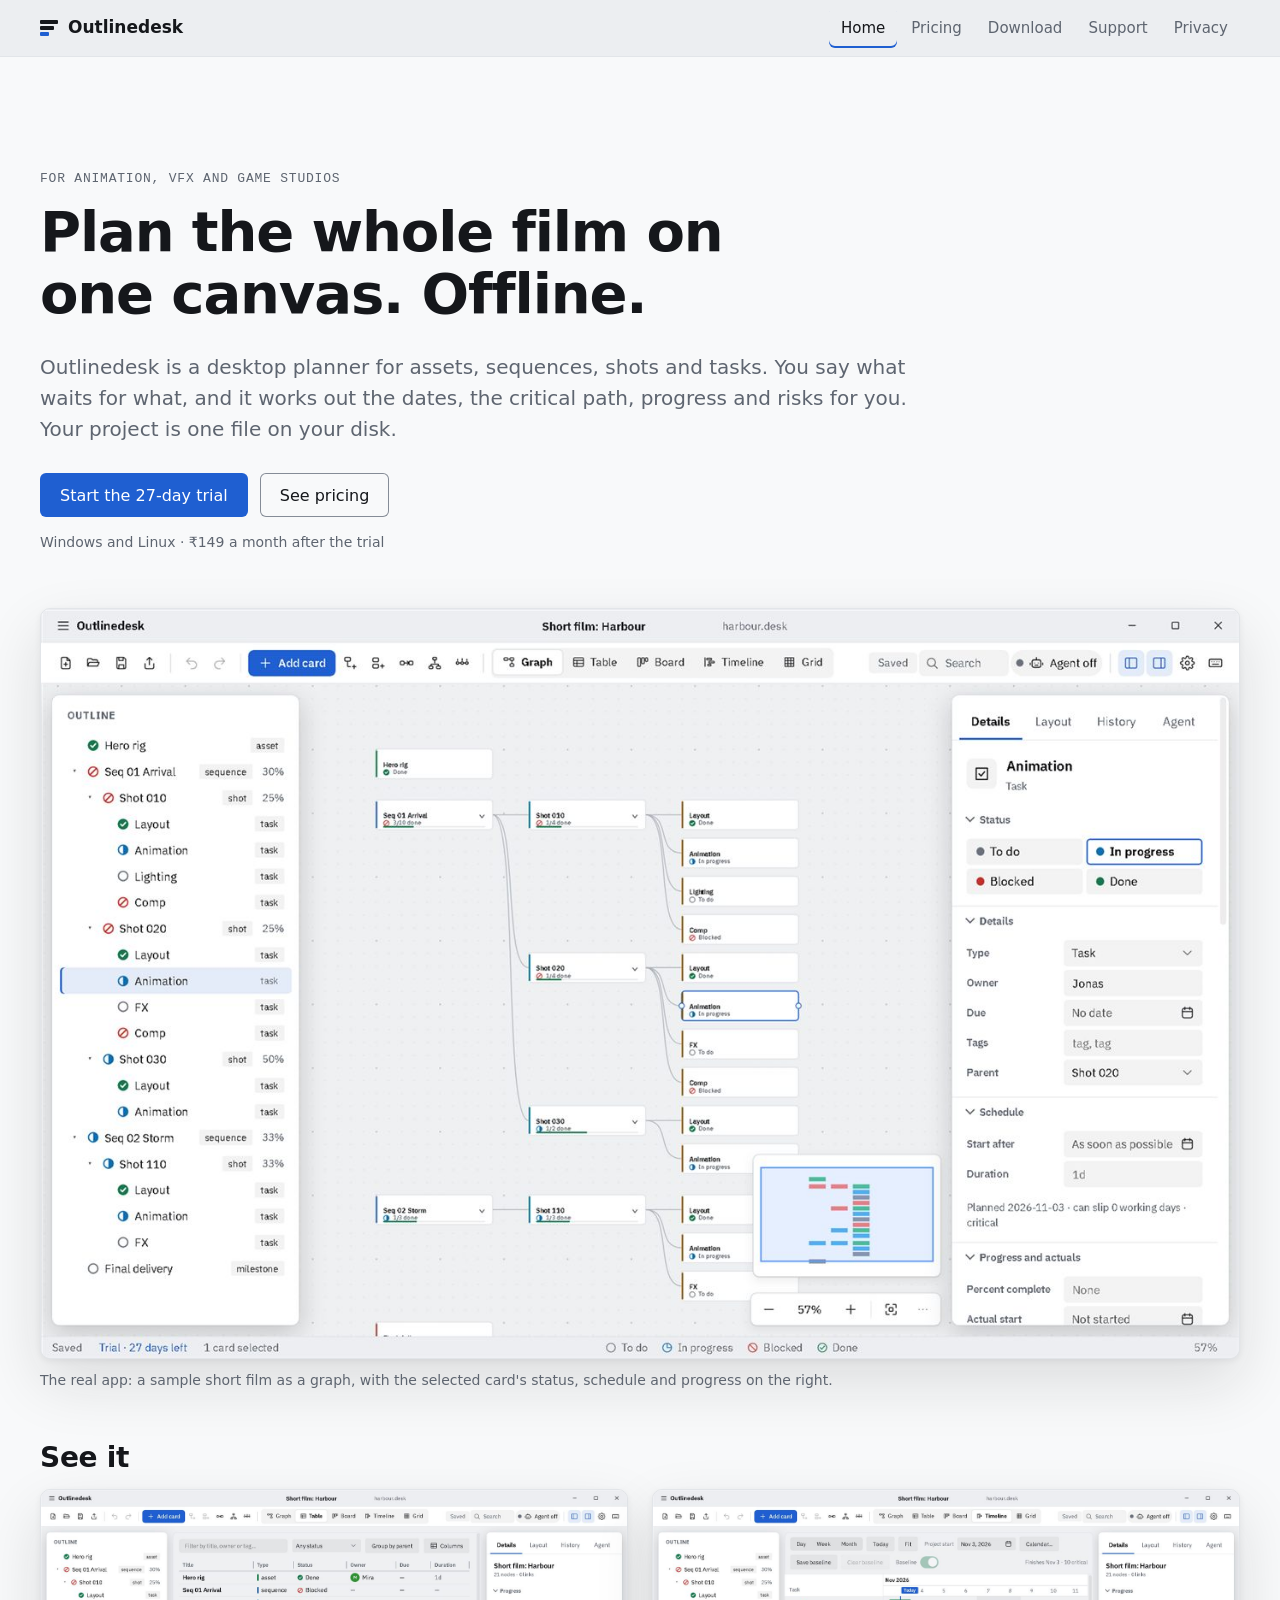
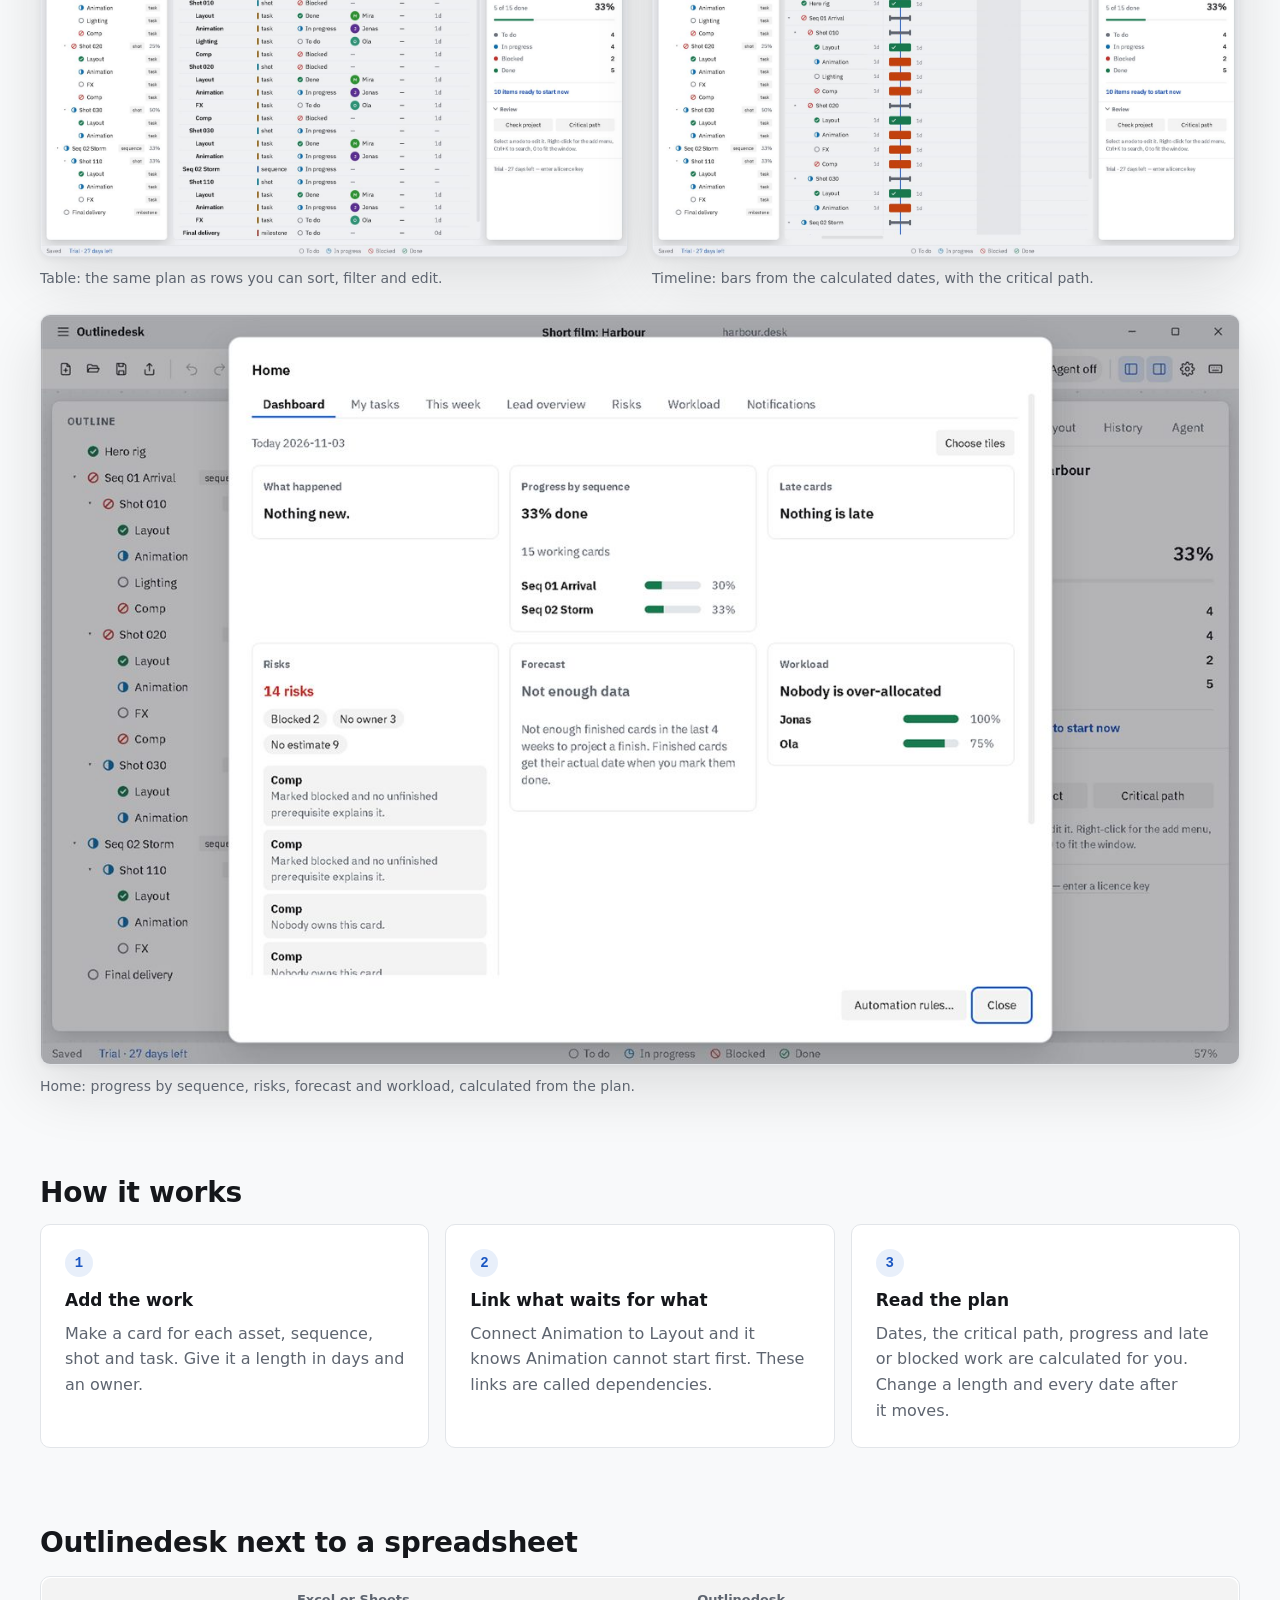
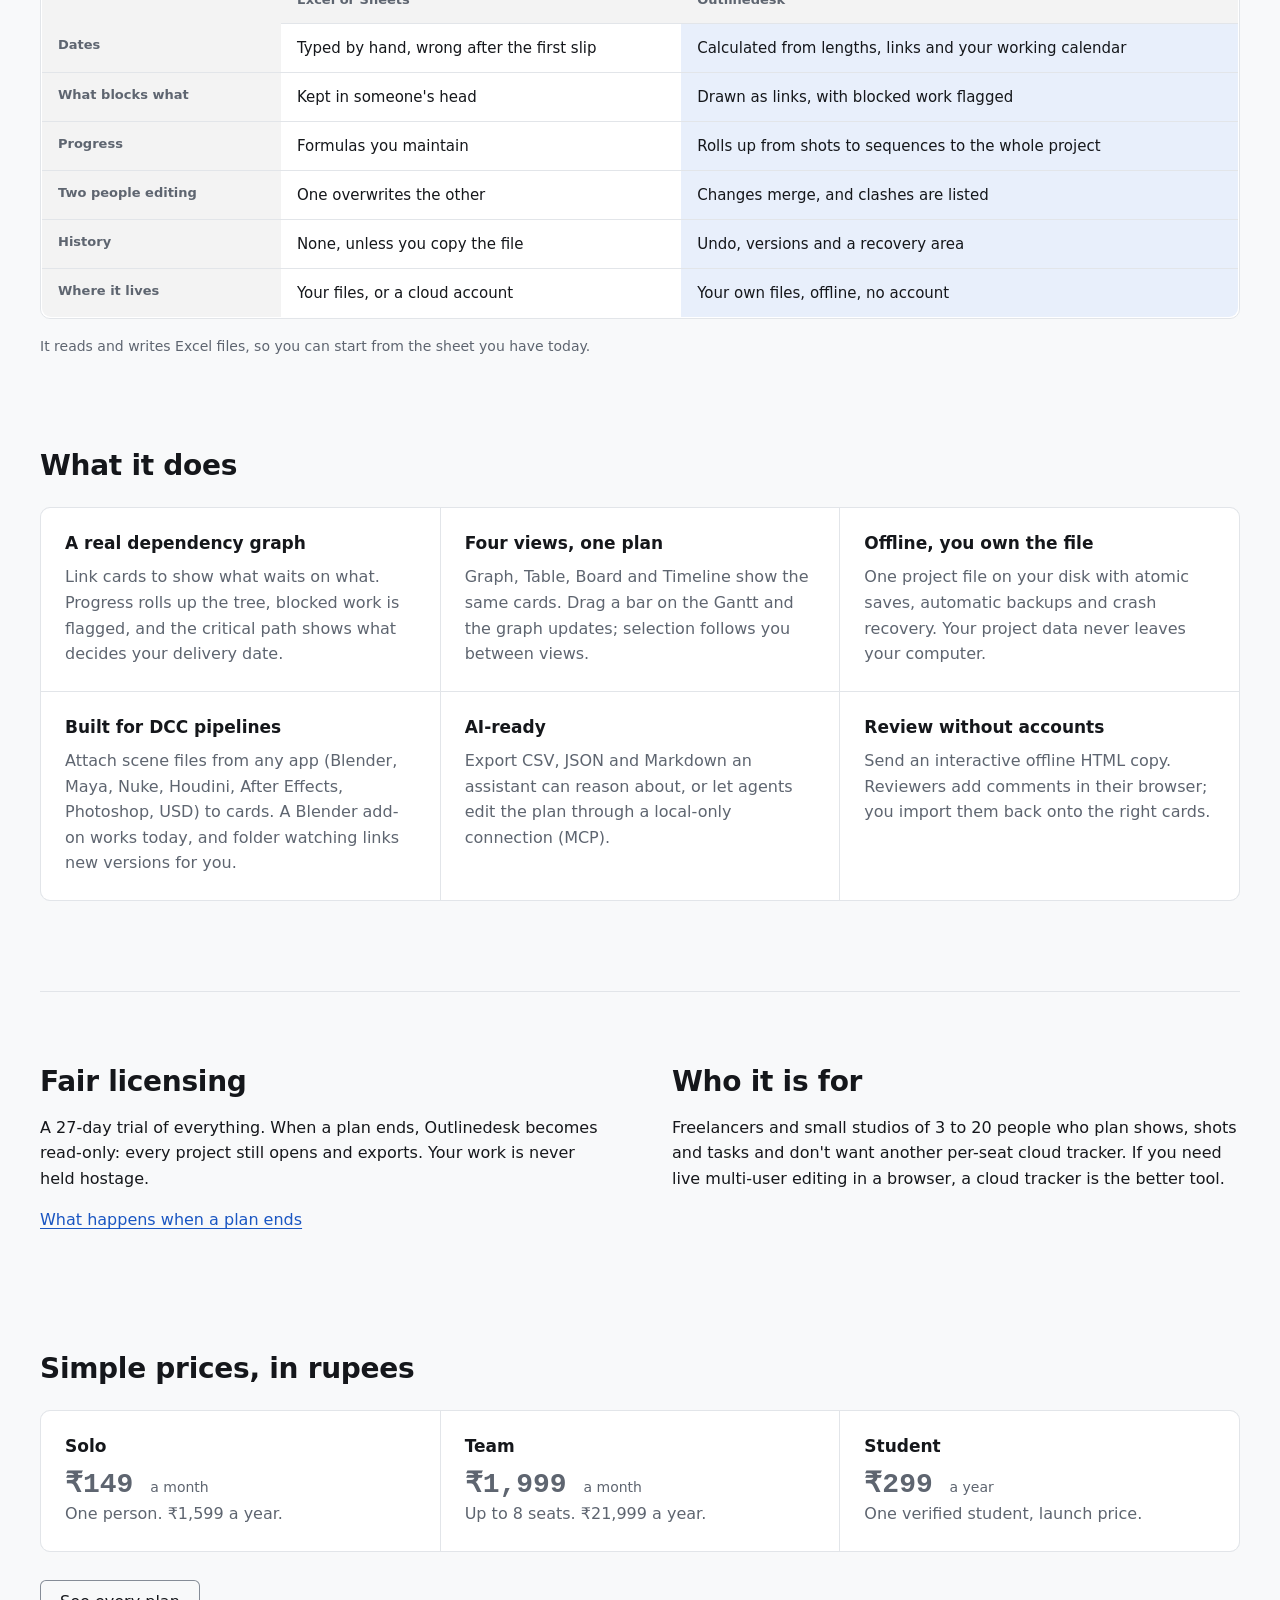
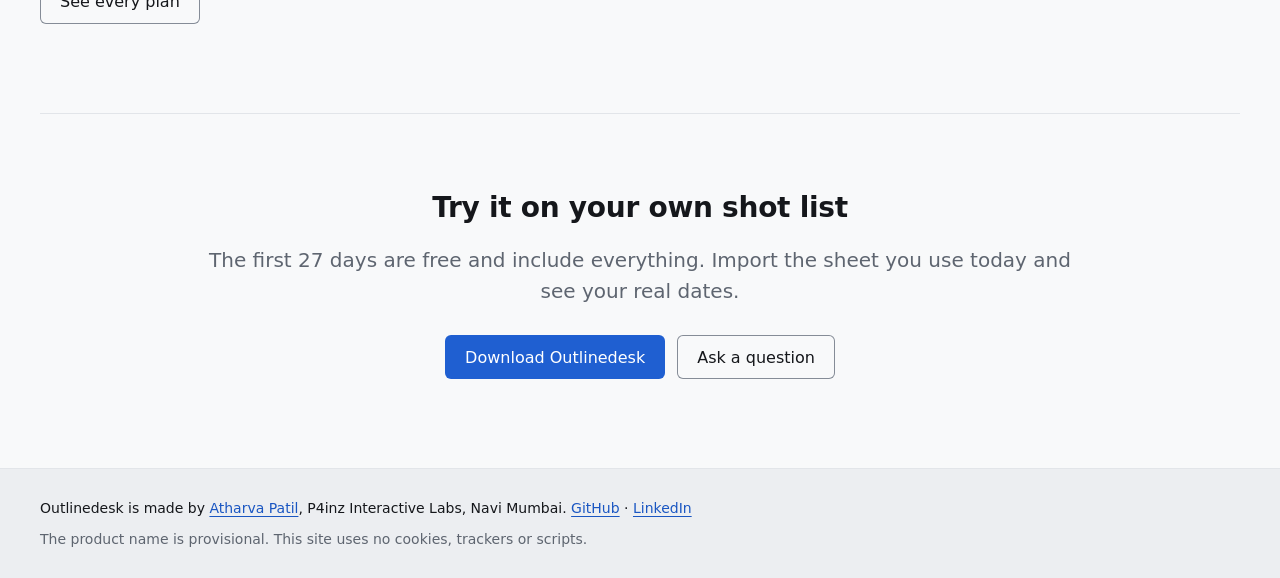
==== docs/index.html @ 377a63fe "Website: load the hero screenshot eagerly Co-Authored-By: Claude Sonnet 5.5 <noreply@anthropic.com>" ====
<!doctype html>
<html lang="en"><head><meta charset="utf-8"><meta name="viewport" content="width=device-width, initial-scale=1">
<title>Outlinedesk — offline pre-production planner</title><meta name="description" content="Plan assets, sequences, shots and tasks as a graph with dependencies, a timeline and a critical path. Offline. Your file stays yours."><meta name="color-scheme" content="light dark">
<meta property="og:title" content="Outlinedesk — offline pre-production planner"><meta property="og:description" content="Plan assets, sequences, shots and tasks as a graph with dependencies, a timeline and a critical path. Offline. Your file stays yours.">
<link rel="stylesheet" href="style.css"></head>
<body><a class="skip" href="#main">Skip to content</a>
<header class="top"><div class="wrap bar"><a class="brand" href="index.html"><span class="mark" aria-hidden="true"><i></i><i></i><i></i></span>Outlinedesk</a>
<nav aria-label="Main"><a href="index.html" aria-current="page">Home</a><a href="pricing.html">Pricing</a><a href="download.html">Download</a><a href="support.html">Support</a><a href="privacy.html">Privacy</a></nav></div></header>
<main id="main">
<section class="hero wrap">
<p class="eyebrow">For animation, VFX and game studios</p>
<h1>Plan the whole film on one canvas. Offline.</h1>
<p class="lead">Outlinedesk is a desktop planner for assets, sequences, shots and tasks. You say what waits for what, and it works out the dates, the critical path, progress and risks for you. Your project is one file on your disk.</p>
<p class="actions"><a class="btn" href="download.html">Start the 27-day trial</a><a class="btn secondary" href="pricing.html">See pricing</a></p>
<p class="quiet">Windows and Linux &middot; &#8377;149 a month after the trial</p>
</section>
<figure class="shot real wrap"><picture><source media="(prefers-color-scheme: dark)" srcset="img/graph-dark.jpg"><img src="img/graph-light.jpg" alt="Outlinedesk showing a short film project as a graph with a card selected and its details on the right" width="1400" height="876" fetchpriority="high"></picture><figcaption>The real app: a sample short film as a graph, with the selected card's status, schedule and progress on the right.</figcaption></figure>
<section class="wrap gallery">
<h2>See it</h2>
<div class="gal">
<figure><picture><source media="(prefers-color-scheme: dark)" srcset="img/table-dark.jpg"><img src="img/table-light.jpg" alt="The same project as a table with status, owner, due date and duration columns" width="1400" height="876" loading="lazy" decoding="async"></picture><figcaption>Table: the same plan as rows you can sort, filter and edit.</figcaption></figure>
<figure><picture><source media="(prefers-color-scheme: dark)" srcset="img/timeline-dark.jpg"><img src="img/timeline-light.jpg" alt="The same project as a timeline with bars for each task and a Today marker" width="1400" height="876" loading="lazy" decoding="async"></picture><figcaption>Timeline: bars from the calculated dates, with the critical path.</figcaption></figure>
<figure class="wide"><picture><source media="(prefers-color-scheme: dark)" srcset="img/home-dark.jpg"><img src="img/home-light.jpg" alt="The Home dashboard with progress by sequence, risks, forecast and workload tiles" width="1400" height="876" loading="lazy" decoding="async"></picture><figcaption>Home: progress by sequence, risks, forecast and workload, calculated from the plan.</figcaption></figure>
</div>
</section>
<section class="wrap how">
<h2>How it works</h2>
<ol class="steps3">
<li><h3>Add the work</h3><p>Make a card for each asset, sequence, shot and task. Give it a length in days and an owner.</p></li>
<li><h3>Link what waits for what</h3><p>Connect Animation to Layout and it knows Animation cannot start first. These links are called dependencies.</p></li>
<li><h3>Read the plan</h3><p>Dates, the critical path, progress and late or blocked work are calculated for you. Change a length and every date after it moves.</p></li>
</ol>
</section>
<section class="wrap vs">
<h2>Outlinedesk next to a spreadsheet</h2>
<div class="tw"><table>
<thead><tr><th></th><th>Excel or Sheets</th><th>Outlinedesk</th></tr></thead>
<tbody>
<tr><th scope="row">Dates</th><td>Typed by hand, wrong after the first slip</td><td>Calculated from lengths, links and your working calendar</td></tr>
<tr><th scope="row">What blocks what</th><td>Kept in someone's head</td><td>Drawn as links, with blocked work flagged</td></tr>
<tr><th scope="row">Progress</th><td>Formulas you maintain</td><td>Rolls up from shots to sequences to the whole project</td></tr>
<tr><th scope="row">Two people editing</th><td>One overwrites the other</td><td>Changes merge, and clashes are listed</td></tr>
<tr><th scope="row">History</th><td>None, unless you copy the file</td><td>Undo, versions and a recovery area</td></tr>
<tr><th scope="row">Where it lives</th><td>Your files, or a cloud account</td><td>Your own files, offline, no account</td></tr>
</tbody></table></div>
<p class="quiet">It reads and writes Excel files, so you can start from the sheet you have today.</p>
</section>
<section class="wrap features">
<h2>What it does</h2>
<div class="grid3">
<article><h3>A real dependency graph</h3><p>Link cards to show what waits on what. Progress rolls up the tree, blocked work is flagged, and the critical path shows what decides your delivery date.</p></article>
<article><h3>Four views, one plan</h3><p>Graph, Table, Board and Timeline show the same cards. Drag a bar on the Gantt and the graph updates; selection follows you between views.</p></article>
<article><h3>Offline, you own the file</h3><p>One project file on your disk with atomic saves, automatic backups and crash recovery. Your project data never leaves your computer.</p></article>
<article><h3>Built for DCC pipelines</h3><p>Attach scene files from any app (Blender, Maya, Nuke, Houdini, After Effects, Photoshop, USD) to cards. A Blender add-on works today, and folder watching links new versions for you.</p></article>
<article><h3>AI-ready</h3><p>Export CSV, JSON and Markdown an assistant can reason about, or let agents edit the plan through a local-only connection (MCP).</p></article>
<article><h3>Review without accounts</h3><p>Send an interactive offline HTML copy. Reviewers add comments in their browser; you import them back onto the right cards.</p></article>
</div>
</section>
<section class="wrap split">
<div><h2>Fair licensing</h2><p>A 27-day trial of everything. When a plan ends, Outlinedesk becomes read-only: every project still opens and exports. Your work is never held hostage.</p><p><a href="pricing.html#ends">What happens when a plan ends</a></p></div>
<div><h2>Who it is for</h2><p>Freelancers and small studios of 3 to 20 people who plan shows, shots and tasks and don't want another per-seat cloud tracker. If you need live multi-user editing in a browser, a cloud tracker is the better tool.</p></div>
</section>
<section class="wrap pricetiles">
<h2>Simple prices, in rupees</h2>
<div class="grid3">
<article><h3>Solo</h3><p class="amt">&#8377;149 <span>a month</span></p><p>One person. &#8377;1,599 a year.</p></article>
<article><h3>Team</h3><p class="amt">&#8377;1,999 <span>a month</span></p><p>Up to 8 seats. &#8377;21,999 a year.</p></article>
<article><h3>Student</h3><p class="amt">&#8377;299 <span>a year</span></p><p>One verified student, launch price.</p></article>
</div>
<p class="actions"><a class="btn secondary" href="pricing.html">See every plan</a></p>
</section>
<section class="wrap cta">
<h2>Try it on your own shot list</h2>
<p class="lead">The first 27 days are free and include everything. Import the sheet you use today and see your real dates.</p>
<p class="actions"><a class="btn" href="download.html">Download Outlinedesk</a><a class="btn secondary" href="support.html">Ask a question</a></p>
</section>
</main>
<footer class="foot"><div class="wrap cols"><p>Outlinedesk is made by <a href="https://atharvapatil.tech">Atharva Patil</a>, P4inz Interactive Labs, Navi Mumbai. <a href="https://github.com/p4inz-code">GitHub</a> &middot; <a href="https://www.linkedin.com/in/p4inz">LinkedIn</a></p><p class="quiet">The product name is provisional. This site uses no cookies, trackers or scripts.</p></div></footer></body></html>
---- docs/style.css ----
/* Outlinedesk website — static, no scripts, no external fonts. Tokens mirror outlinedesk-tokens.css. */
:root{color-scheme:light dark;
  --font:"IBM Plex Sans","Segoe UI Variable Text","Segoe UI",-apple-system,BlinkMacSystemFont,system-ui,"Noto Sans",sans-serif;
  --mono:"IBM Plex Mono",ui-monospace,"Cascadia Mono","SF Mono",Menlo,Consolas,monospace;
  --bg:#f8f9fa;--panel:#fff;--chrome:#eceef1;--canvas:#eef0f2;--fill:rgba(21,23,27,.05);--line:#e2e5e9;--line-strong:#858c97;
  --text:#15171b;--muted:#5e6570;--accent:#1f5fd1;--accent-ink:#1a56c2;--on-accent:#fff;--accent-soft:rgba(31,95,209,.1);--focus:#1f5fd1;
  --todo:#6b727d;--progress:#0f6fb0;--blocked:#c4302b;--done:#18794e;--critical:#c2410c;--dep:#737a85;
  --t-shot:oklch(.52 .12 215);--t-seq:oklch(.52 .12 255);--t-asset:oklch(.52 .12 155);
  --grid:rgba(21,23,27,.07);--shadow:0 2px 6px rgba(21,23,27,.06),0 24px 60px rgba(21,23,27,.12)}
@media (prefers-color-scheme:dark){:root{
  --bg:#131417;--panel:#18191d;--chrome:#111215;--canvas:#141518;--fill:rgba(236,238,241,.05);--line:#2a2d33;--line-strong:#626976;
  --text:#eceef1;--muted:#9097a2;--accent:#5b9bff;--accent-ink:#7fb0ff;--accent-btn:#2f6fe0;--accent-soft:rgba(91,155,255,.14);--focus:#5b9bff;
  --todo:#9097a2;--progress:#4fb3f0;--blocked:#ff7b72;--done:#4cc38a;--critical:#ff9152;--dep:#626976;
  --t-shot:oklch(.74 .11 215);--t-seq:oklch(.74 .11 255);--t-asset:oklch(.74 .11 155);
  --grid:rgba(236,238,241,.05);--shadow:0 2px 6px rgba(0,0,0,.4),0 24px 60px rgba(0,0,0,.5)}}
@media (prefers-contrast:more){:root{--bg:#000;--panel:#0a0a0a;--chrome:#000;--canvas:#000;--line:#8a8a8a;--line-strong:#cfcfcf;--text:#fff;--muted:#d6d6d6;--accent:#7cc0ff;--accent-ink:#9fd0ff;--accent-btn:#7cc0ff;--on-accent:#000;--focus:#ffd400;color-scheme:dark}}

*{box-sizing:border-box}
html{-webkit-text-size-adjust:100%}
body{margin:0;background:var(--bg);color:var(--text);font:400 16px/1.6 var(--font);-webkit-font-smoothing:antialiased;font-variant-numeric:tabular-nums}
a{color:var(--accent-ink);text-underline-offset:3px}a:hover{color:var(--text)}
:focus-visible{outline:2px solid var(--focus);outline-offset:3px;border-radius:2px}
h1,h2,h3{font-weight:600;text-wrap:balance;margin:0 0 .5em}
h1{font-size:clamp(32px,5.2vw,56px);line-height:1.1;letter-spacing:-.02em}
h2{font-size:clamp(22px,2.4vw,28px);line-height:1.25;letter-spacing:-.01em}
h3{font-size:17px;line-height:1.4}
p,li,dd{text-wrap:pretty}
.wrap{width:min(1200px,100% - 40px);margin-inline:auto}
@media (min-width:1800px){.wrap{width:min(1440px,100% - 80px)}body{font-size:17px}}
.skip{position:absolute;left:-999px;top:8px;background:var(--panel);padding:8px 12px;border-radius:6px;z-index:10}.skip:focus{left:8px}
.quiet{color:var(--muted);font-size:14px}
.lead{font-size:clamp(17px,1.6vw,20px);line-height:1.55;color:var(--muted);max-width:44em}
.eyebrow{font:500 13px/1 var(--mono);letter-spacing:.06em;text-transform:uppercase;color:var(--muted);margin:0 0 16px}
.note{font-size:14px;color:var(--muted);border-top:1px solid var(--line);padding-top:12px;margin-top:20px}

.top{position:sticky;top:0;z-index:5;background:var(--chrome);border-bottom:1px solid var(--line)}
.bar{display:flex;align-items:center;gap:8px 24px;flex-wrap:wrap;min-height:56px;padding-block:8px}
.brand{display:flex;align-items:center;gap:10px;font-weight:600;font-size:17px;color:var(--text);text-decoration:none}
.mark{display:grid;gap:2px;width:18px}.mark i{display:block;height:4px;border-radius:1px;background:var(--text)}.mark i:nth-child(2){width:78%}.mark i:nth-child(3){width:50%;background:var(--accent)}
nav{display:flex;flex-wrap:wrap;gap:2px;margin-left:auto}
nav a{color:var(--muted);text-decoration:none;font-size:15px;padding:8px 12px;border-radius:6px;min-height:40px;display:inline-flex;align-items:center}
nav a:hover{background:var(--fill);color:var(--text)}
nav a[aria-current="page"]{color:var(--text);font-weight:500;box-shadow:inset 0 -2px 0 var(--accent)}
@media (max-width:560px){nav{margin-left:0;width:100%;overflow-x:auto;flex-wrap:nowrap}nav a{padding:8px 10px}}

.btn{display:inline-flex;align-items:center;min-height:44px;padding:0 20px;border-radius:6px;background:var(--accent-btn,var(--accent));color:var(--on-accent);font-weight:500;text-decoration:none}
.btn:hover{color:var(--on-accent);filter:brightness(1.08)}
.btn.secondary{background:transparent;color:var(--text);box-shadow:inset 0 0 0 1px var(--line-strong)}.btn.secondary:hover{background:var(--fill);filter:none}
.actions{display:flex;flex-wrap:wrap;gap:12px;margin:28px 0 12px}

.hero{padding:clamp(48px,9vw,120px) 0 40px}
.hero h1{max-width:16em}
.page-head{padding:clamp(40px,7vw,88px) 0 24px}

.shot{margin:0 auto clamp(56px,8vw,112px)}
.shot figcaption{font-size:14px;color:var(--muted);margin-top:12px}
.win{border:1px solid var(--line);border-radius:10px;overflow:hidden;background:var(--panel);box-shadow:var(--shadow);font-size:12px;line-height:16px}
.win-title{height:34px;display:flex;align-items:center;justify-content:center;position:relative;background:var(--chrome);border-bottom:1px solid var(--line);color:var(--muted)}
.win-ctl{position:absolute;right:0;top:0;bottom:0;display:flex}.win-ctl i{width:44px;position:relative}.win-ctl i::after{content:"";position:absolute;left:17px;top:16px;width:10px;height:1px;background:var(--muted)}
.win-tools{height:42px;display:flex;align-items:center;gap:12px;padding:0 12px;border-bottom:1px solid var(--line)}
.seg{display:inline-flex;padding:2px;gap:2px;background:var(--fill);border-radius:6px}.seg>*{padding:3px 10px;border-radius:4px;color:var(--muted);font-weight:400}.seg b{background:var(--panel);color:var(--text);font-weight:500;box-shadow:0 0 0 1px var(--line)}
.pill{padding:3px 10px;border-radius:6px}.pill.crit{color:var(--critical);box-shadow:inset 0 0 0 1px var(--critical);font-weight:500}
.win-body{display:grid;grid-template-columns:240px 1fr;height:clamp(300px,36vw,520px)}
.win-outline{border-right:1px solid var(--line);padding:10px 8px;overflow:hidden}
.win-outline .cap{font-size:11px;font-weight:600;color:var(--muted);margin:0 8px 6px;text-transform:uppercase;letter-spacing:.04em}
.row{margin:0;height:28px;display:flex;align-items:center;gap:8px;padding:0 8px;border-radius:4px;white-space:nowrap;overflow:hidden;text-overflow:ellipsis}
.row::before{content:"";flex:none;width:10px;height:10px;border-radius:50%;box-shadow:inset 0 0 0 2px var(--todo)}
.row.seq::before{border-radius:2px;box-shadow:none;background:var(--t-seq)}
.row.seq{font-weight:500}.row.in{padding-left:28px}
.row.done::before{background:var(--done);box-shadow:none}.row.prog::before{background:linear-gradient(90deg,transparent 50%,var(--progress) 50%);box-shadow:inset 0 0 0 2px var(--progress)}.row.blk::before{box-shadow:inset 0 0 0 2px var(--blocked);background:linear-gradient(45deg,transparent 45%,var(--blocked) 45% 55%,transparent 55%)}
.row.sel{background:var(--accent-soft);box-shadow:inset 2px 0 0 var(--accent);font-weight:500}
.win-canvas{position:relative;background:var(--canvas);background-image:linear-gradient(var(--grid) 1px,transparent 1px),linear-gradient(90deg,var(--grid) 1px,transparent 1px);background-size:24px 24px;overflow:hidden}
.node{position:absolute;width:clamp(150px,17vw,220px);background:var(--panel);border:1px solid var(--line);border-radius:6px;padding:8px 10px 8px 13px;display:grid;gap:3px;box-shadow:inset 3px 0 0 var(--t-seq);z-index:1}
.node small{font-size:10px;color:var(--muted);font-weight:500;letter-spacing:.02em}.node strong{font-size:13px;line-height:17px}
.node.shot{box-shadow:inset 3px 0 0 var(--t-shot)}.node.asset{box-shadow:inset 3px 0 0 var(--t-asset)}
.node.critical{outline:2px solid var(--critical);outline-offset:-1px}
.st{font-style:normal;font-size:11px;display:flex;align-items:center;gap:5px}.st::before{content:"";width:9px;height:9px;border-radius:50%}
.st.prog::before{box-shadow:inset 0 0 0 2px var(--progress);background:linear-gradient(90deg,transparent 50%,var(--progress) 50%)}.st.done::before{background:var(--done)}.st.blk::before{box-shadow:inset 0 0 0 2px var(--blocked);background:linear-gradient(45deg,transparent 45%,var(--blocked) 45% 55%,transparent 55%)}
.n1{left:6%;top:12%}.n2{left:46%;top:6%}.n3{left:46%;top:44%}.n4{left:8%;top:62%}
.edge{position:absolute;height:2px;background:var(--dep);transform-origin:0 50%}
.e1{left:calc(6% + 150px);top:22%;width:calc(40% - 150px)}
.e2{left:calc(6% + 150px);top:30%;width:calc(40% - 150px);transform:rotate(18deg)}
.e3{left:calc(8% + 150px);top:72%;width:calc(38% - 150px);transform:rotate(-14deg)}
.edge.critical{background:var(--critical);height:2.5px}
@media (max-width:760px){.win-body{grid-template-columns:1fr}.win-outline{display:none}.win-tools .pill{display:none}.edge{display:none}.n1{left:4%;top:6%}.n2{left:auto;right:4%;top:30%}.n3{left:4%;top:54%}.n4{display:none}}

.features{padding-bottom:clamp(48px,7vw,96px)}
.grid3{display:grid;grid-template-columns:repeat(auto-fit,minmax(min(100%,300px),1fr));gap:1px;background:var(--line);border:1px solid var(--line);border-radius:10px;overflow:hidden;margin-top:24px}
.grid3>article{background:var(--panel);padding:24px}
.grid3 p{margin:0;color:var(--muted)}
.split,.two{display:grid;grid-template-columns:repeat(auto-fit,minmax(min(100%,420px),1fr));gap:32px 64px;padding-bottom:clamp(56px,8vw,112px)}
.split{border-top:1px solid var(--line);padding-top:clamp(40px,6vw,72px)}

.plans{display:grid;grid-template-columns:repeat(auto-fit,minmax(min(100%,300px),1fr));gap:16px;padding-bottom:56px}
.plan{background:var(--panel);border:1px solid var(--line);border-radius:10px;padding:28px}
.plan.featured{box-shadow:inset 0 0 0 2px var(--accent);border-color:transparent}
.plan h2{font-size:20px}
.price{font-size:40px;line-height:1;font-weight:600;letter-spacing:-.02em;margin:12px 0}.price span{font-size:16px;font-weight:400;color:var(--muted);letter-spacing:0}
.plan ul{padding:0;list-style:none;margin:16px 0;display:grid;gap:6px;border-top:1px solid var(--line);padding-top:16px}
.plan li{padding-left:22px;position:relative}.plan li::before{content:"";position:absolute;left:2px;top:.55em;width:10px;height:5px;border-left:2px solid var(--done);border-bottom:2px solid var(--done);transform:rotate(-45deg)}
.steps{padding-left:0;list-style:none;counter-reset:s;display:grid;gap:12px}
.steps li{counter-increment:s;display:grid;grid-template-columns:32px 1fr;gap:12px}
.steps li::before{content:counter(s);font:500 13px/28px var(--mono);width:28px;height:28px;text-align:center;border-radius:50%;box-shadow:inset 0 0 0 1px var(--line-strong)}
table{width:100%;border-collapse:collapse;font-size:15px;background:var(--panel);border:1px solid var(--line);border-radius:10px;overflow:hidden}
th,td{text-align:left;vertical-align:top;padding:12px 14px;border-top:1px solid var(--line)}th{font-size:13px;color:var(--muted);font-weight:600;background:var(--fill);border-top:0}
td:first-child{white-space:nowrap;font-weight:500}
@media (max-width:480px){td:first-child{white-space:normal}}

.os{margin-bottom:56px}
.box{background:var(--panel);border:1px solid var(--line);border-radius:10px;padding:24px}
.faq{padding-bottom:96px;max-width:820px}
details{border-top:1px solid var(--line);padding:4px 0}details:last-child{border-bottom:1px solid var(--line)}
summary{cursor:pointer;font-weight:500;min-height:48px;display:flex;align-items:center;list-style:none;gap:12px}summary::-webkit-details-marker{display:none}
summary::before{content:"";flex:none;width:8px;height:8px;border-right:2px solid var(--muted);border-bottom:2px solid var(--muted);transform:rotate(-45deg);transition:transform .12s}
details[open] summary::before{transform:rotate(45deg)}
details p{margin:0 0 16px 20px;color:var(--muted)}
.facts{display:grid;grid-template-columns:minmax(140px,220px) 1fr;gap:0;max-width:880px;border-top:1px solid var(--line);margin:0}
.facts dt,.facts dd{margin:0;padding:16px 0;border-bottom:1px solid var(--line)}.facts dt{font-weight:600}.facts dd{color:var(--muted)}
@media (max-width:560px){.facts{grid-template-columns:1fr}.facts dt{border-bottom:0;padding-bottom:0}}
.nf{min-height:50vh}.nf .code{font:500 15px var(--mono);color:var(--muted);margin:0 0 12px}

.foot{border-top:1px solid var(--line);background:var(--chrome);padding:28px 0;font-size:14px;margin-top:auto}
.foot .cols{display:flex;flex-wrap:wrap;justify-content:space-between;gap:8px 32px}.foot p{margin:0}
@media (prefers-reduced-motion:reduce){*{transition:none!important}}

/* home page sections: how it works, spreadsheet comparison, price tiles, closing call to action */
.how,.vs,.pricetiles{padding-bottom:clamp(40px,6vw,80px)}
.steps3{list-style:none;margin:0;padding:0;display:grid;grid-template-columns:repeat(auto-fit,minmax(min(100%,260px),1fr));gap:16px;counter-reset:s}
.steps3 li{counter-increment:s;background:var(--panel);border:1px solid var(--line);border-radius:10px;padding:24px;position:relative}
.steps3 li::before{content:counter(s);display:inline-grid;place-items:center;width:28px;height:28px;border-radius:50%;background:var(--accent-soft);color:var(--accent-ink);font:600 14px/1 var(--mono);margin-bottom:12px}
.steps3 p{margin:0;color:var(--muted)}
.tw{overflow-x:auto;border:1px solid var(--line);border-radius:10px;background:var(--panel);margin:16px 0}
.vs table{border-collapse:collapse;width:100%;min-width:560px;font-size:15px}
.vs th,.vs td{border-bottom:1px solid var(--line);padding:12px 16px;text-align:left;vertical-align:top}
.vs thead th{background:var(--fill);font-weight:600}
.vs tbody th{font-weight:600;width:20%}
.vs tbody td:last-child{background:var(--accent-soft)}
.vs tr:last-child th,.vs tr:last-child td{border-bottom:0}
.amt{font:600 28px/1.2 var(--mono);margin:0 0 8px;color:var(--text)}.amt span{font:400 14px var(--font);color:var(--muted)}
.cta{text-align:center;padding:clamp(40px,6vw,80px) 0;border-top:1px solid var(--line)}
.cta .lead{margin-inline:auto}.cta .actions{justify-content:center}

/* real screenshots */
.shot.real{margin:0 auto 48px}.shot.real picture,.gal picture{display:block}
.shot.real img,.gal img{display:block;width:100%;height:auto;border:1px solid var(--line);border-radius:10px;box-shadow:var(--shadow);background:var(--panel)}
.shot.real figcaption,.gal figcaption{color:var(--muted);font-size:14px;margin-top:10px}
.gallery{padding-bottom:clamp(40px,6vw,80px)}
.gal{display:grid;grid-template-columns:repeat(auto-fit,minmax(min(100%,420px),1fr));gap:24px}
.gal figure{margin:0}.gal .wide{grid-column:1 / -1}
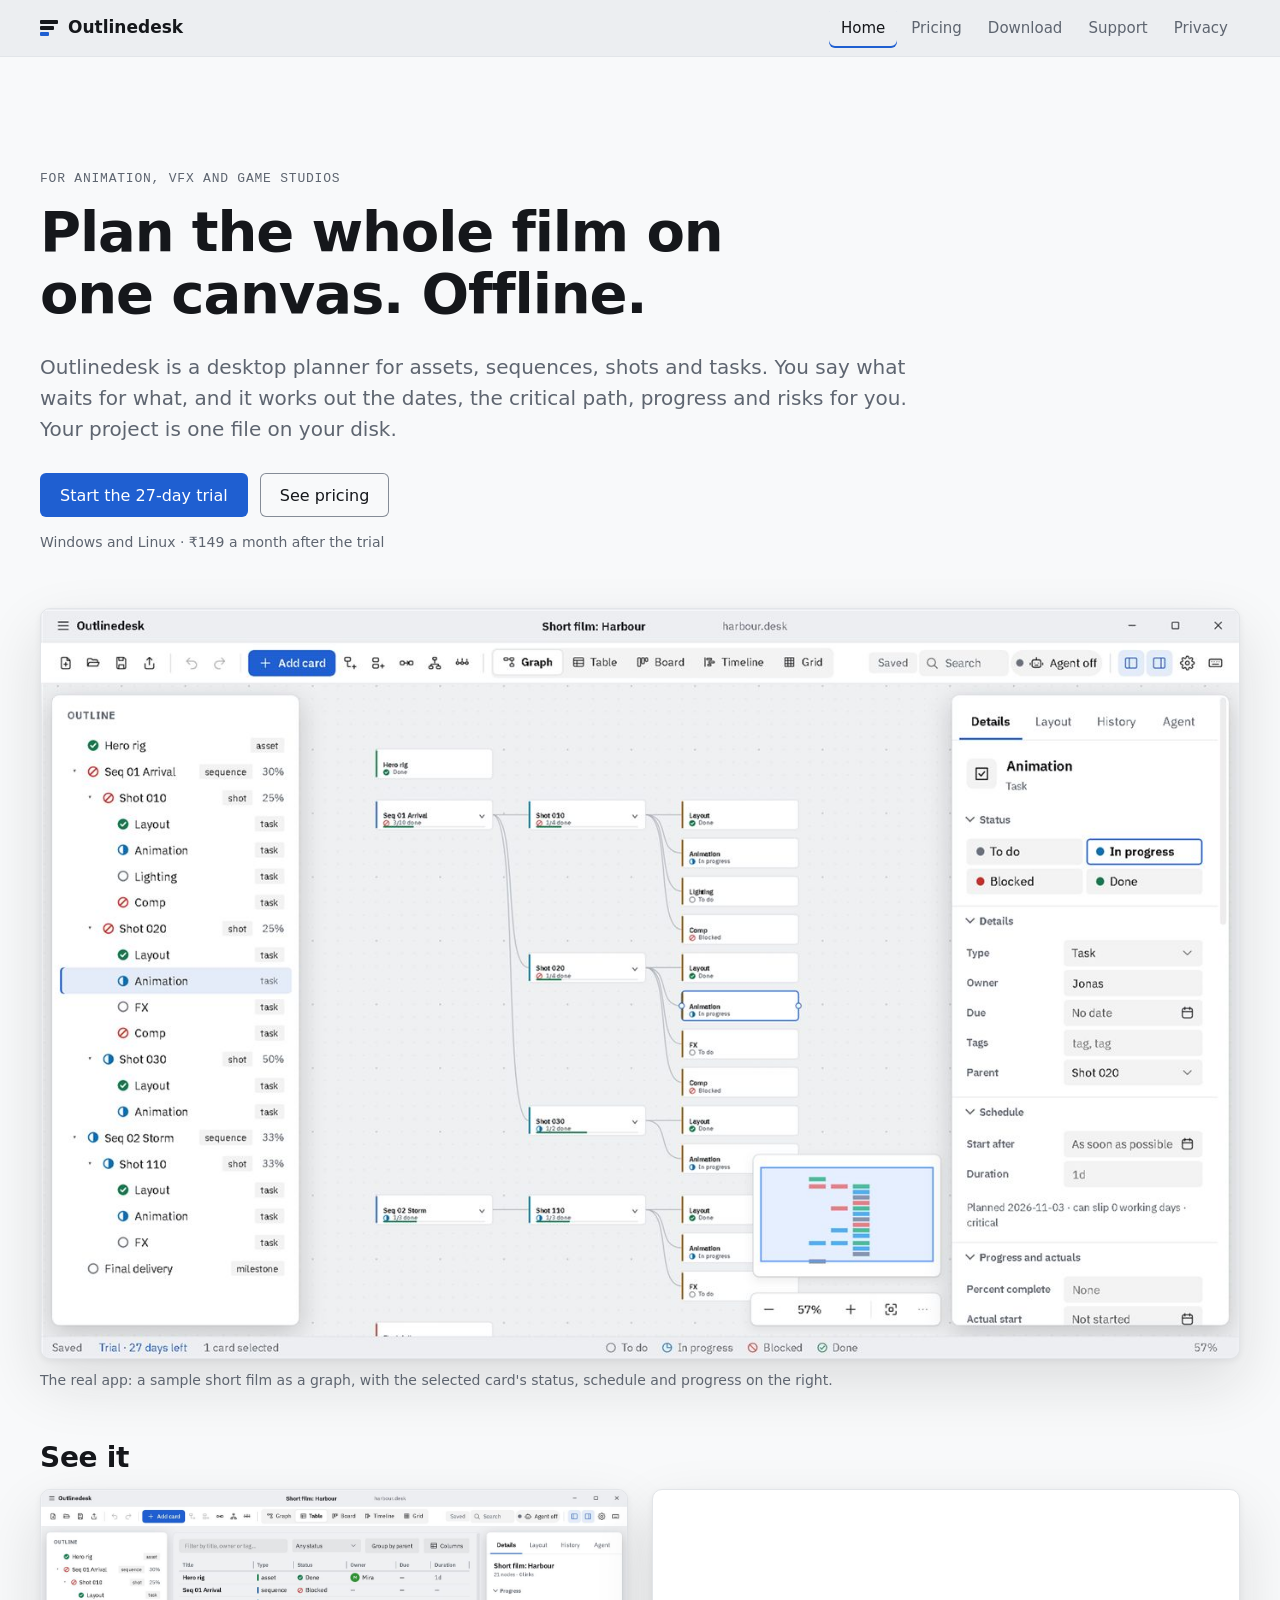
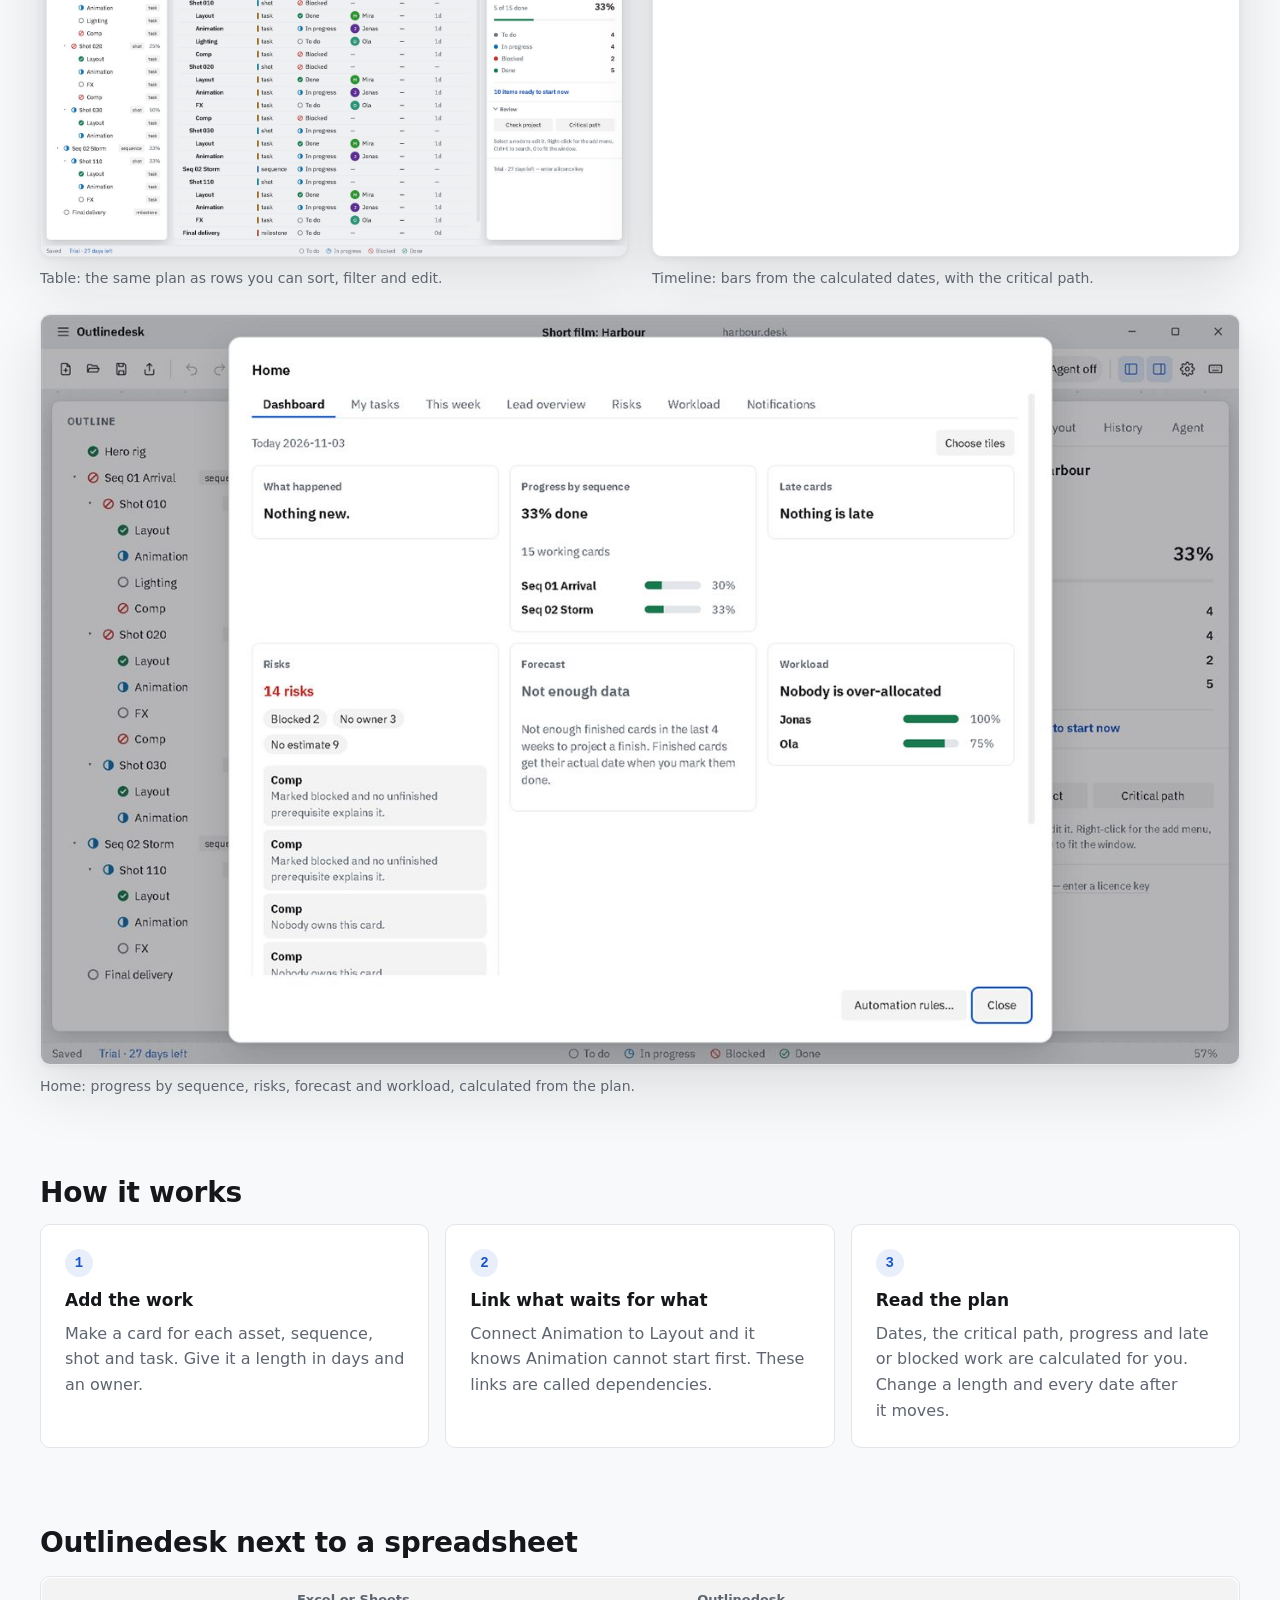
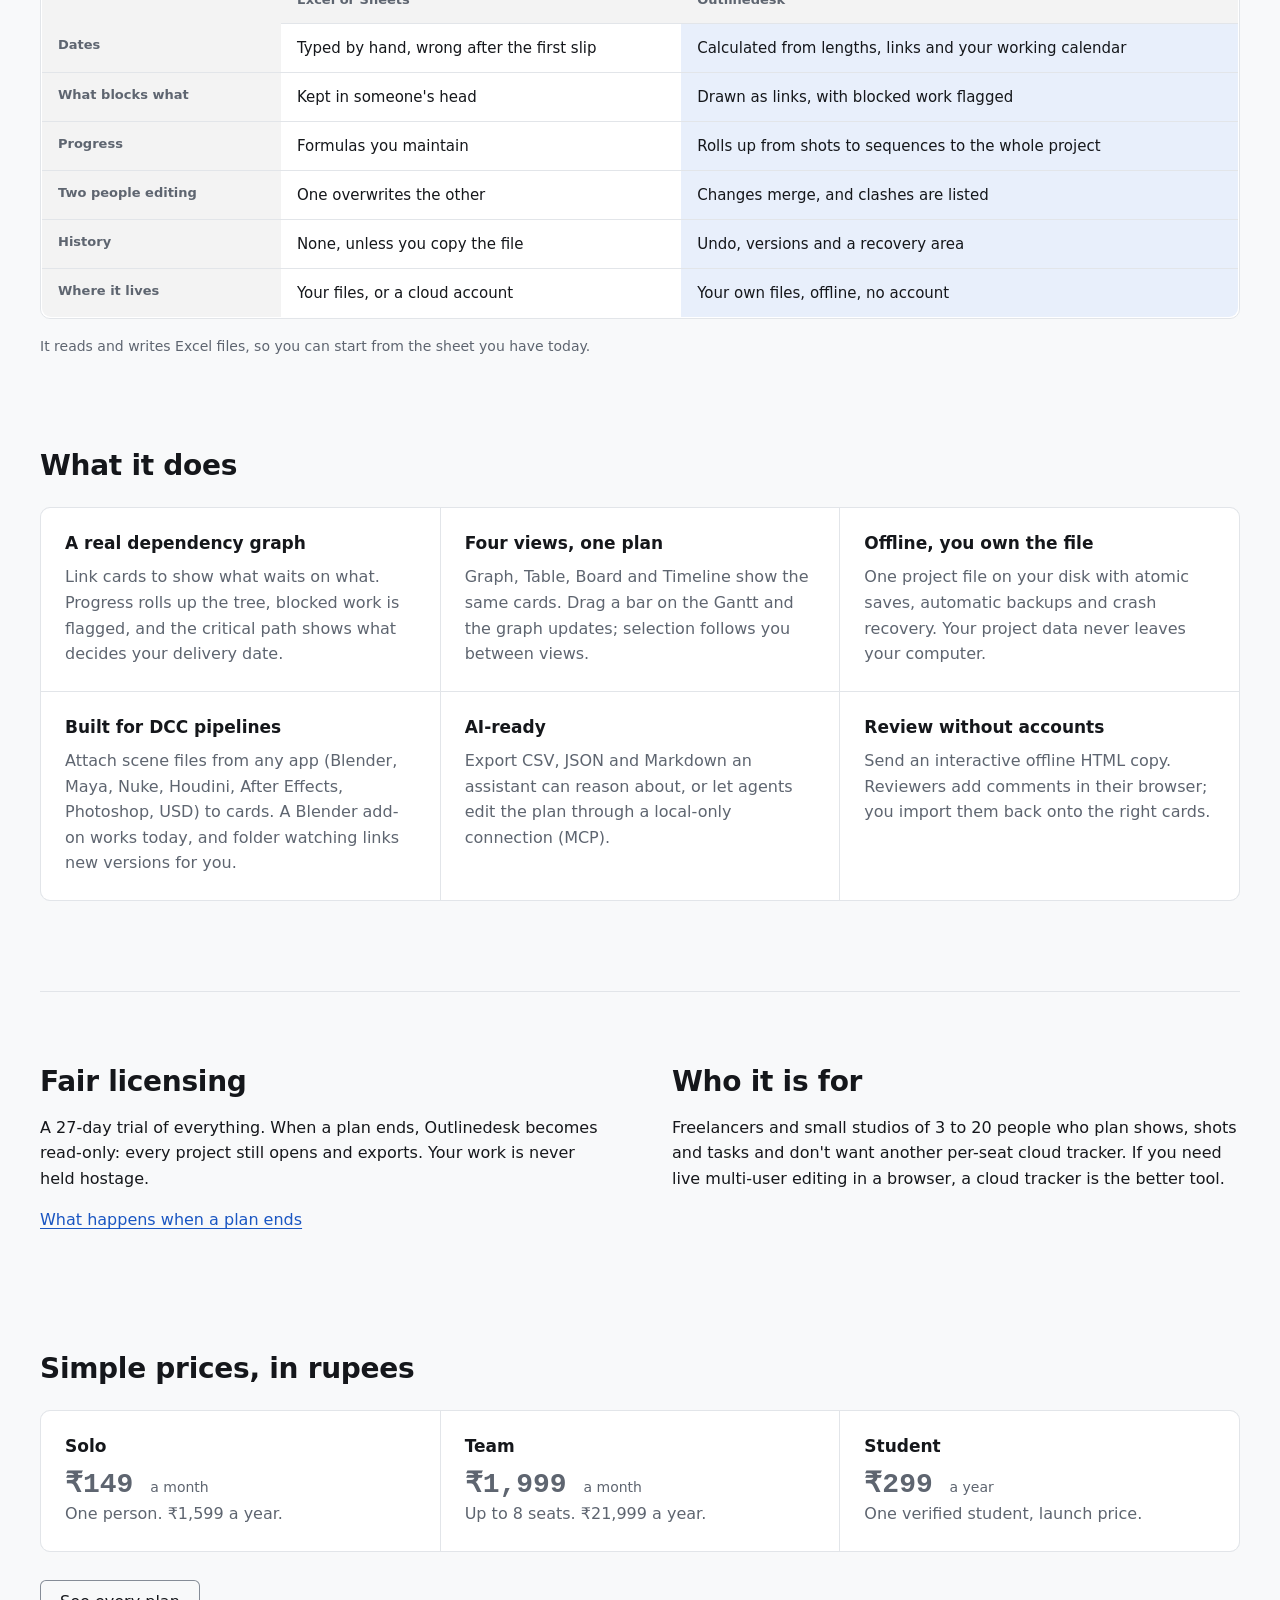
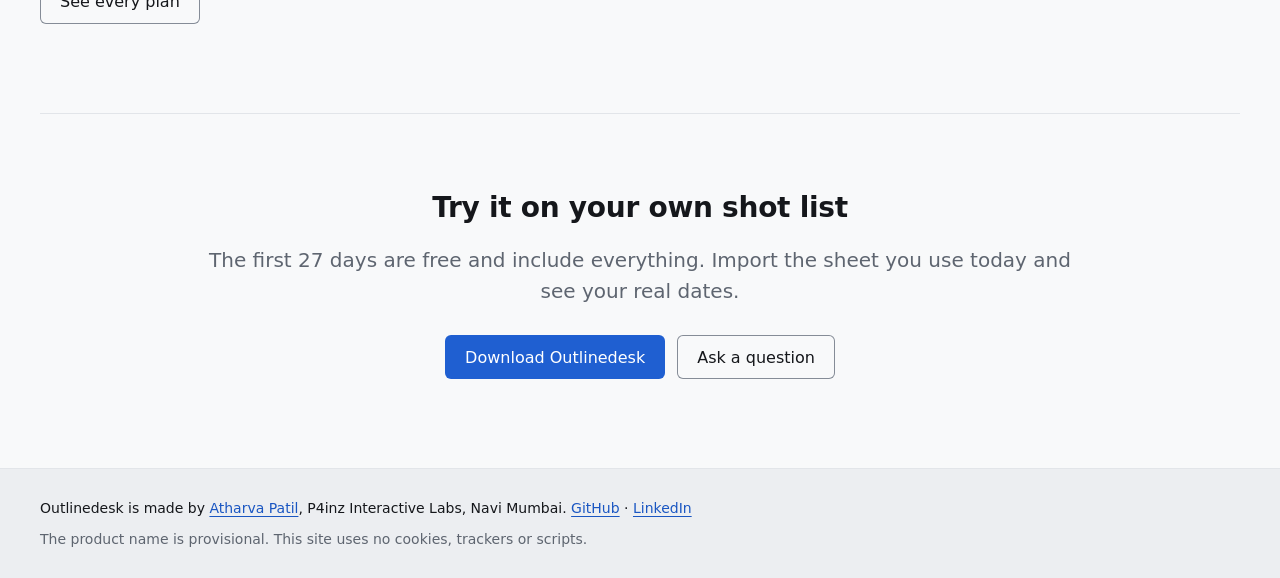
==== commit 9aa409a6: "Website: fix How to buy steps overlap Co-Authored-By: Claude Sonnet 5.5 <noreply@anthropic.com>" ====
--- a/docs/index.html
+++ b/docs/index.html
@@ -2,7 +2,7 @@
 <html lang="en"><head><meta charset="utf-8"><meta name="viewport" content="width=device-width, initial-scale=1">
 <title>Outlinedesk — offline pre-production planner</title><meta name="description" content="Plan assets, sequences, shots and tasks as a graph with dependencies, a timeline and a critical path. Offline. Your file stays yours."><meta name="color-scheme" content="light dark">
 <meta property="og:title" content="Outlinedesk — offline pre-production planner"><meta property="og:description" content="Plan assets, sequences, shots and tasks as a graph with dependencies, a timeline and a critical path. Offline. Your file stays yours.">
-<link rel="stylesheet" href="style.css"></head>
+<link rel="stylesheet" href="style.css?v=202611030144"></head>
 <body><a class="skip" href="#main">Skip to content</a>
 <header class="top"><div class="wrap bar"><a class="brand" href="index.html"><span class="mark" aria-hidden="true"><i></i><i></i><i></i></span>Outlinedesk</a>
 <nav aria-label="Main"><a href="index.html" aria-current="page">Home</a><a href="pricing.html">Pricing</a><a href="download.html">Download</a><a href="support.html">Support</a><a href="privacy.html">Privacy</a></nav></div></header>
--- a/docs/style.css
+++ b/docs/style.css
@@ -41,7 +41,7 @@
 nav a{color:var(--muted);text-decoration:none;font-size:15px;padding:8px 12px;border-radius:6px;min-height:40px;display:inline-flex;align-items:center}
 nav a:hover{background:var(--fill);color:var(--text)}
 nav a[aria-current="page"]{color:var(--text);font-weight:500;box-shadow:inset 0 -2px 0 var(--accent)}
-@media (max-width:560px){nav{margin-left:0;width:100%;overflow-x:auto;flex-wrap:nowrap}nav a{padding:8px 10px}}
+@media (max-width:560px){nav{margin-left:0;width:100%;flex-wrap:wrap;justify-content:space-between;gap:0 2px}nav a{padding:8px;font-size:14px}}
 
 .btn{display:inline-flex;align-items:center;min-height:44px;padding:0 20px;border-radius:6px;background:var(--accent-btn,var(--accent));color:var(--on-accent);font-weight:500;text-decoration:none}
 .btn:hover{color:var(--on-accent);filter:brightness(1.08)}
@@ -99,8 +99,8 @@
 .plan ul{padding:0;list-style:none;margin:16px 0;display:grid;gap:6px;border-top:1px solid var(--line);padding-top:16px}
 .plan li{padding-left:22px;position:relative}.plan li::before{content:"";position:absolute;left:2px;top:.55em;width:10px;height:5px;border-left:2px solid var(--done);border-bottom:2px solid var(--done);transform:rotate(-45deg)}
 .steps{padding-left:0;list-style:none;counter-reset:s;display:grid;gap:12px}
-.steps li{counter-increment:s;display:grid;grid-template-columns:32px 1fr;gap:12px}
-.steps li::before{content:counter(s);font:500 13px/28px var(--mono);width:28px;height:28px;text-align:center;border-radius:50%;box-shadow:inset 0 0 0 1px var(--line-strong)}
+.steps li{counter-increment:s;position:relative;padding-left:44px;min-height:32px}
+.steps li::before{content:counter(s);position:absolute;left:0;top:0;font:500 13px/28px var(--mono);width:28px;height:28px;text-align:center;border-radius:50%;box-shadow:inset 0 0 0 1px var(--line-strong)}
 table{width:100%;border-collapse:collapse;font-size:15px;background:var(--panel);border:1px solid var(--line);border-radius:10px;overflow:hidden}
 th,td{text-align:left;vertical-align:top;padding:12px 14px;border-top:1px solid var(--line)}th{font-size:13px;color:var(--muted);font-weight:600;background:var(--fill);border-top:0}
 td:first-child{white-space:nowrap;font-weight:500}
@@ -147,3 +147,43 @@
 .gallery{padding-bottom:clamp(40px,6vw,80px)}
 .gal{display:grid;grid-template-columns:repeat(auto-fit,minmax(min(100%,420px),1fr));gap:24px}
 .gal figure{margin:0}.gal .wide{grid-column:1 / -1}
+
+/* pricing: plan types, seat slider, motion. Motion is short and switched off for people who ask for less of it. */
+.toggle{display:inline-flex;border:1px solid var(--line-strong);border-radius:8px;overflow:hidden;margin-top:8px;background:var(--panel)}
+.toggle button{appearance:none;border:0;background:transparent;color:var(--text);font:500 15px/1 var(--font);padding:12px 20px;min-height:44px;cursor:pointer;transition:background .18s,color .18s}
+.toggle button+button{border-left:1px solid var(--line-strong)}
+.toggle button small{font-weight:400;color:var(--muted);margin-left:6px}
+.toggle button:hover{background:var(--fill)}
+.toggle button[aria-pressed="true"]{background:var(--accent-btn,var(--accent));color:var(--on-accent)}
+.toggle button[aria-pressed="true"] small{color:inherit;opacity:.85}
+.types{display:grid;grid-template-columns:repeat(auto-fit,minmax(min(100%,300px),1fr));gap:20px;padding-bottom:clamp(40px,6vw,72px);align-items:stretch}
+.ptype{background:var(--panel);border:1px solid var(--line);border-radius:12px;padding:24px;display:flex;flex-direction:column;gap:12px;transition:transform .2s ease,box-shadow .2s ease,border-color .2s}
+.ptype:hover{transform:translateY(-3px);box-shadow:var(--shadow);border-color:var(--line-strong)}
+.ptype h2{margin:0}.ptype .who{margin:0;color:var(--muted)}
+.ptype-main{border-color:var(--accent);box-shadow:0 0 0 1px var(--accent) inset}
+.big{font:600 34px/1.15 var(--mono);margin:4px 0 0;letter-spacing:-.02em}
+.big .per{font:400 15px var(--font);color:var(--muted);letter-spacing:0}
+.tick{list-style:none;margin:0;padding:0;display:grid;gap:6px}
+.tick li{padding-left:22px;position:relative}
+.tick li::before{content:"";position:absolute;left:2px;top:.5em;width:10px;height:6px;border-left:2px solid var(--done);border-bottom:2px solid var(--done);transform:rotate(-45deg)}
+.sub{border-top:1px solid var(--line);padding-top:12px;margin-top:auto}.sub h3{margin:0 0 4px;font-size:15px}.sub p{margin:0;color:var(--muted);font-size:15px}
+.seats{display:grid;gap:8px}.seats output{font:600 18px var(--mono)}
+.sr{position:absolute;left:-999px}
+input[type=range]{width:100%;height:28px;accent-color:var(--accent);cursor:pointer;margin:0}
+.chips{display:flex;flex-wrap:wrap;gap:8px}
+.chips button{appearance:none;min-width:44px;min-height:36px;padding:0 12px;border:1px solid var(--line-strong);border-radius:999px;background:transparent;color:var(--text);font:500 14px var(--mono);cursor:pointer;transition:background .15s,transform .15s}
+.chips button:hover{background:var(--fill);transform:translateY(-1px)}
+.chips button[aria-pressed="true"]{background:var(--accent-soft);border-color:var(--accent);color:var(--accent-ink)}
+.rec{background:var(--accent-soft);border-radius:10px;padding:16px;display:grid;gap:4px}
+.rec p{margin:0}.recname{font:600 13px var(--mono);letter-spacing:.06em;text-transform:uppercase;color:var(--accent-ink)}
+.fine{margin:0;color:var(--muted);font-size:14px}
+.bump{animation:bump .35s ease}
+@keyframes bump{0%{transform:translateY(6px);opacity:.2}100%{transform:none;opacity:1}}
+.js .rise{animation:rise .55s cubic-bezier(.2,.7,.2,1) both}
+.types .rise:nth-child(2){animation-delay:.08s}.types .rise:nth-child(3){animation-delay:.16s}
+@keyframes rise{from{opacity:0;transform:translateY(14px)}to{opacity:1;transform:none}}
+.full{padding-bottom:clamp(32px,5vw,56px)}
+.fulllist summary{cursor:pointer;font-weight:600;padding:12px 0}
+.fulllist .tw{overflow-x:auto;border:1px solid var(--line);border-radius:10px;background:var(--panel);margin:8px 0}
+.fulllist table{border-collapse:collapse;width:100%;min-width:520px;font-size:15px}.fulllist th,.fulllist td{border-bottom:1px solid var(--line);padding:10px 14px;text-align:left}
+@media (prefers-reduced-motion:reduce){*,*::before,*::after{animation:none!important;transition:none!important;scroll-behavior:auto!important}}
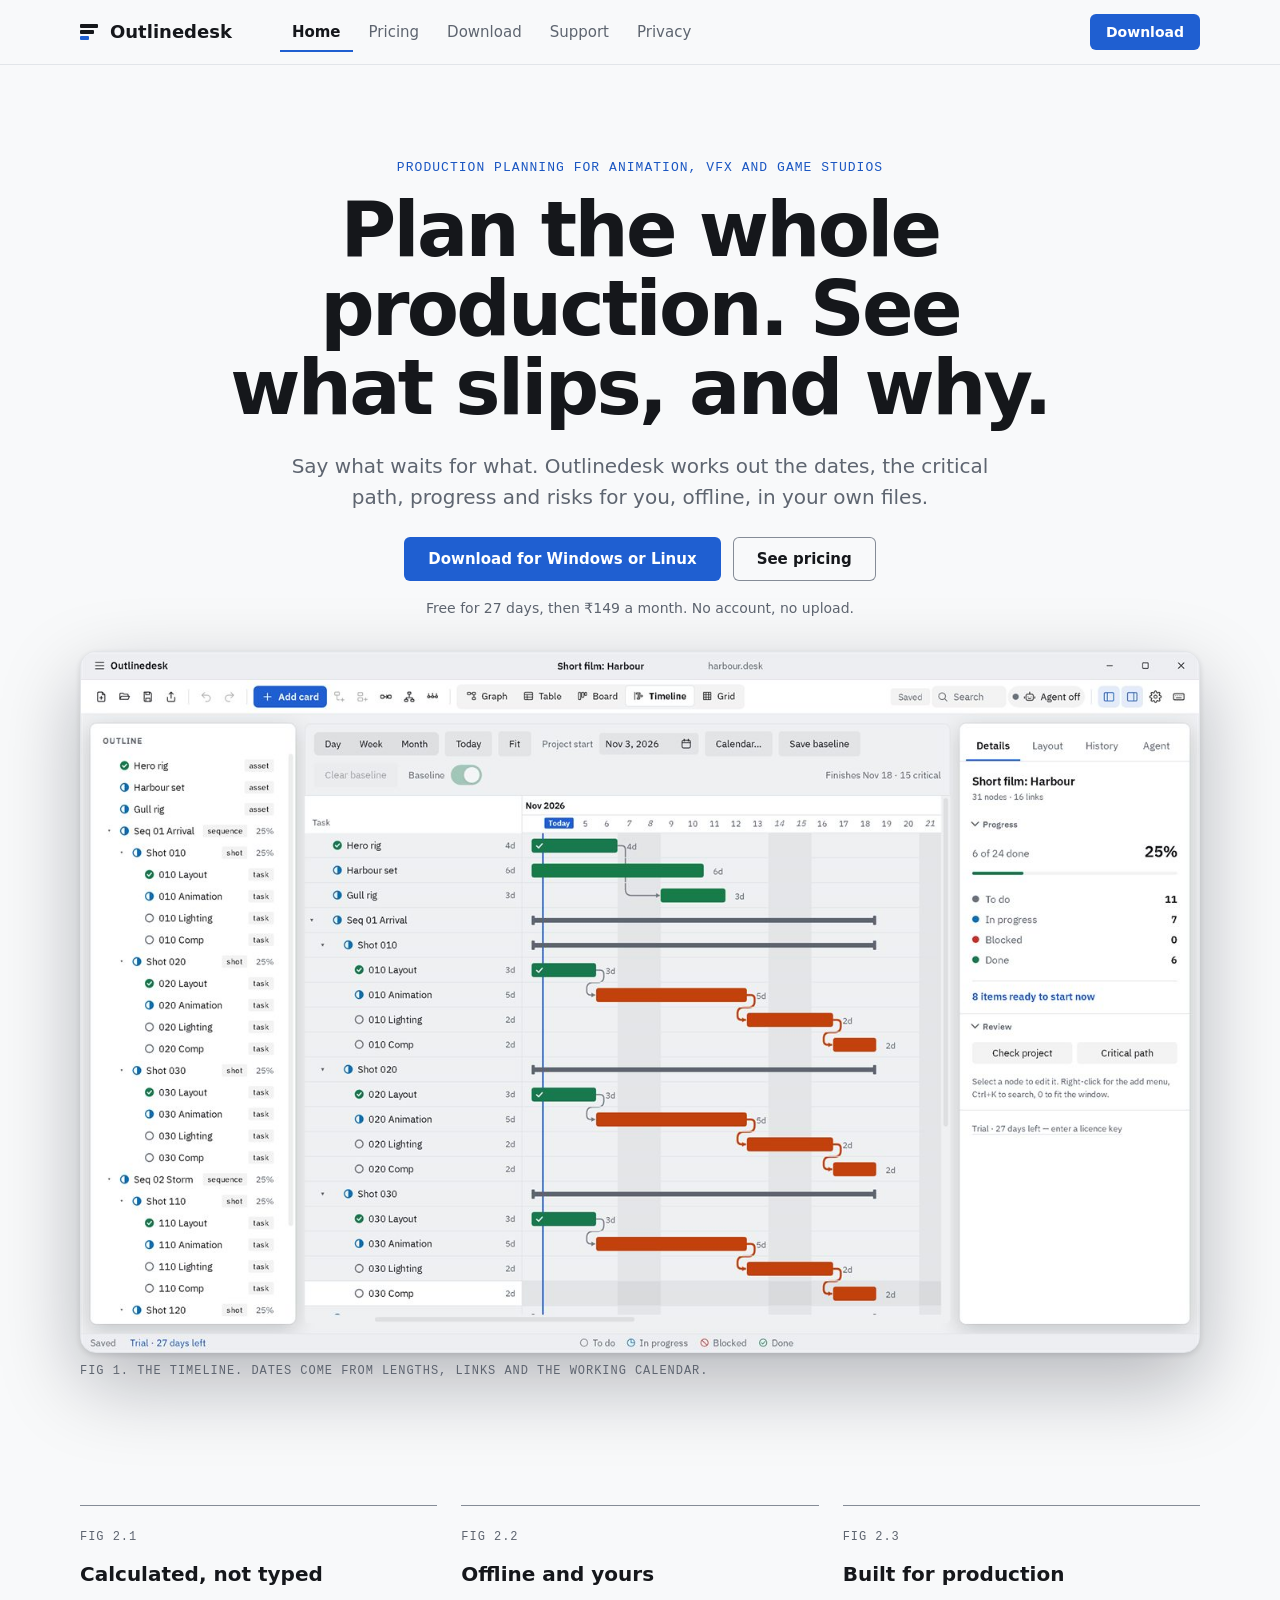
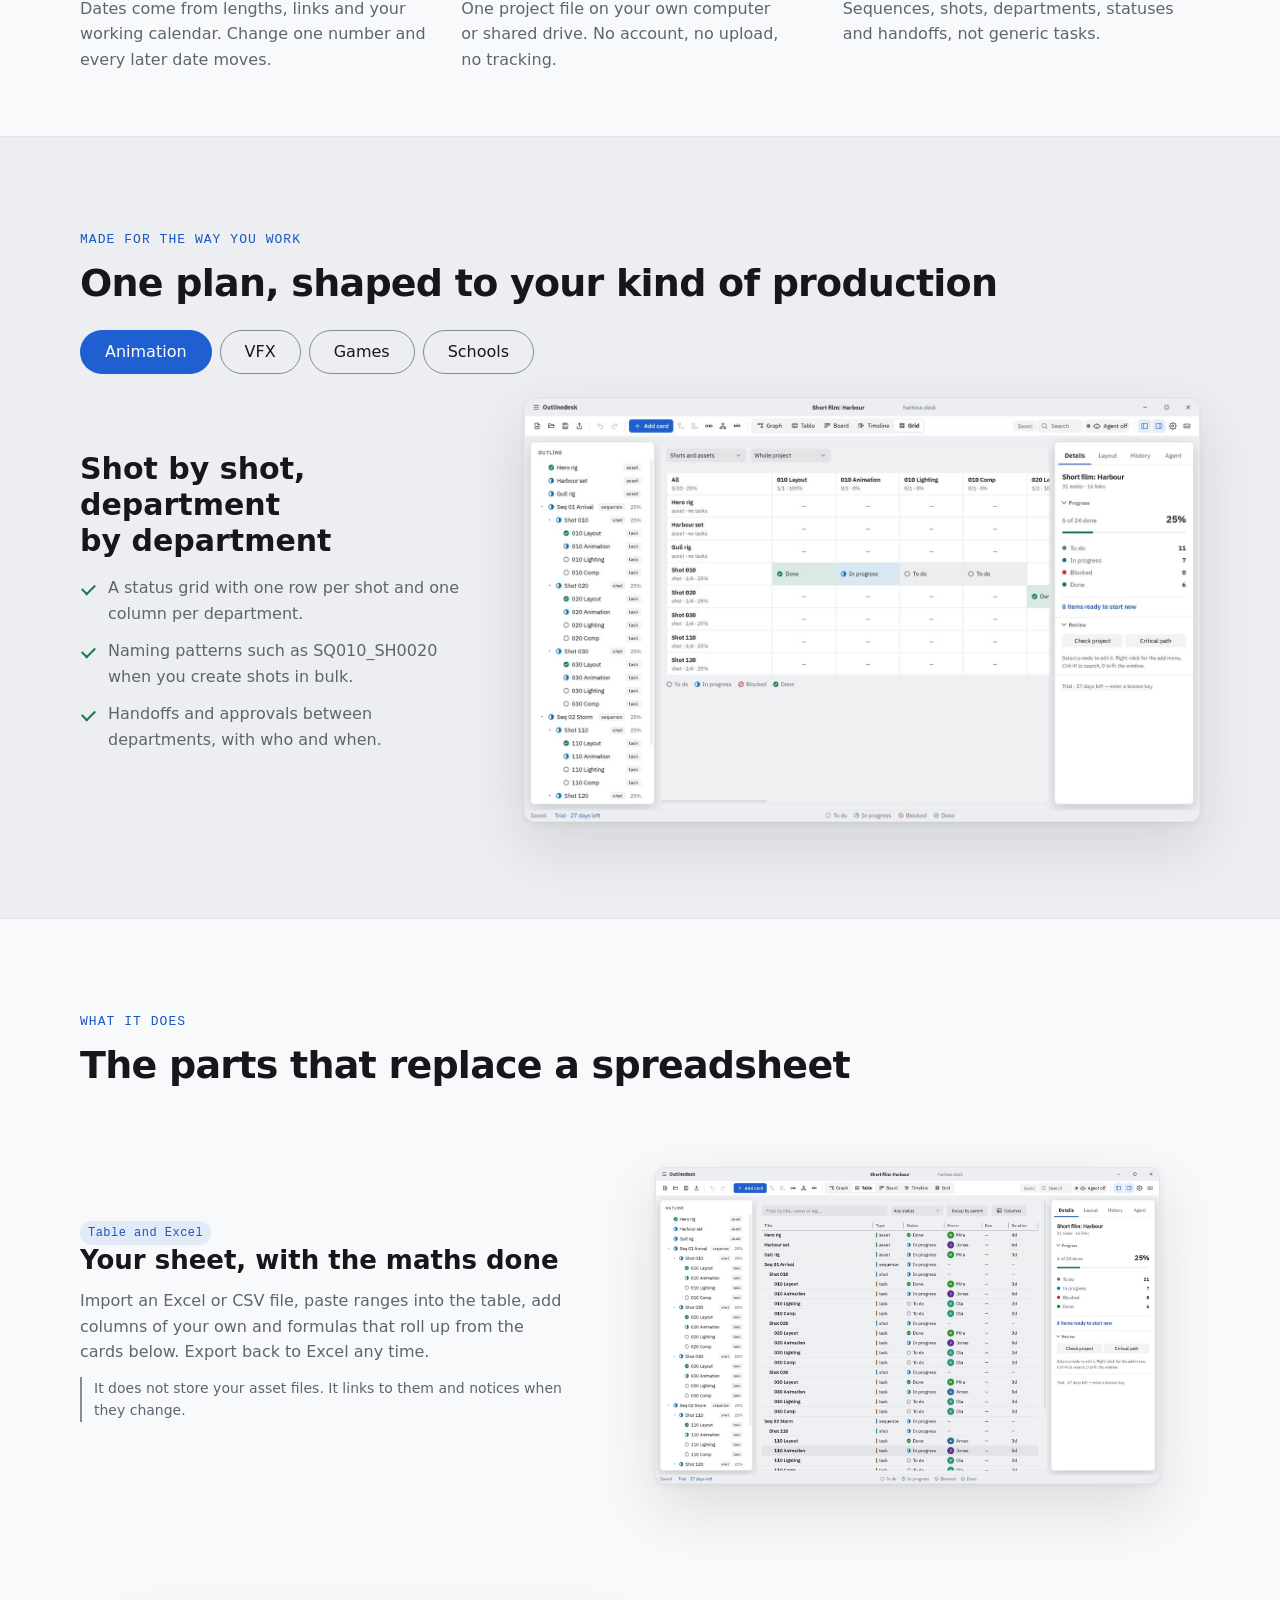
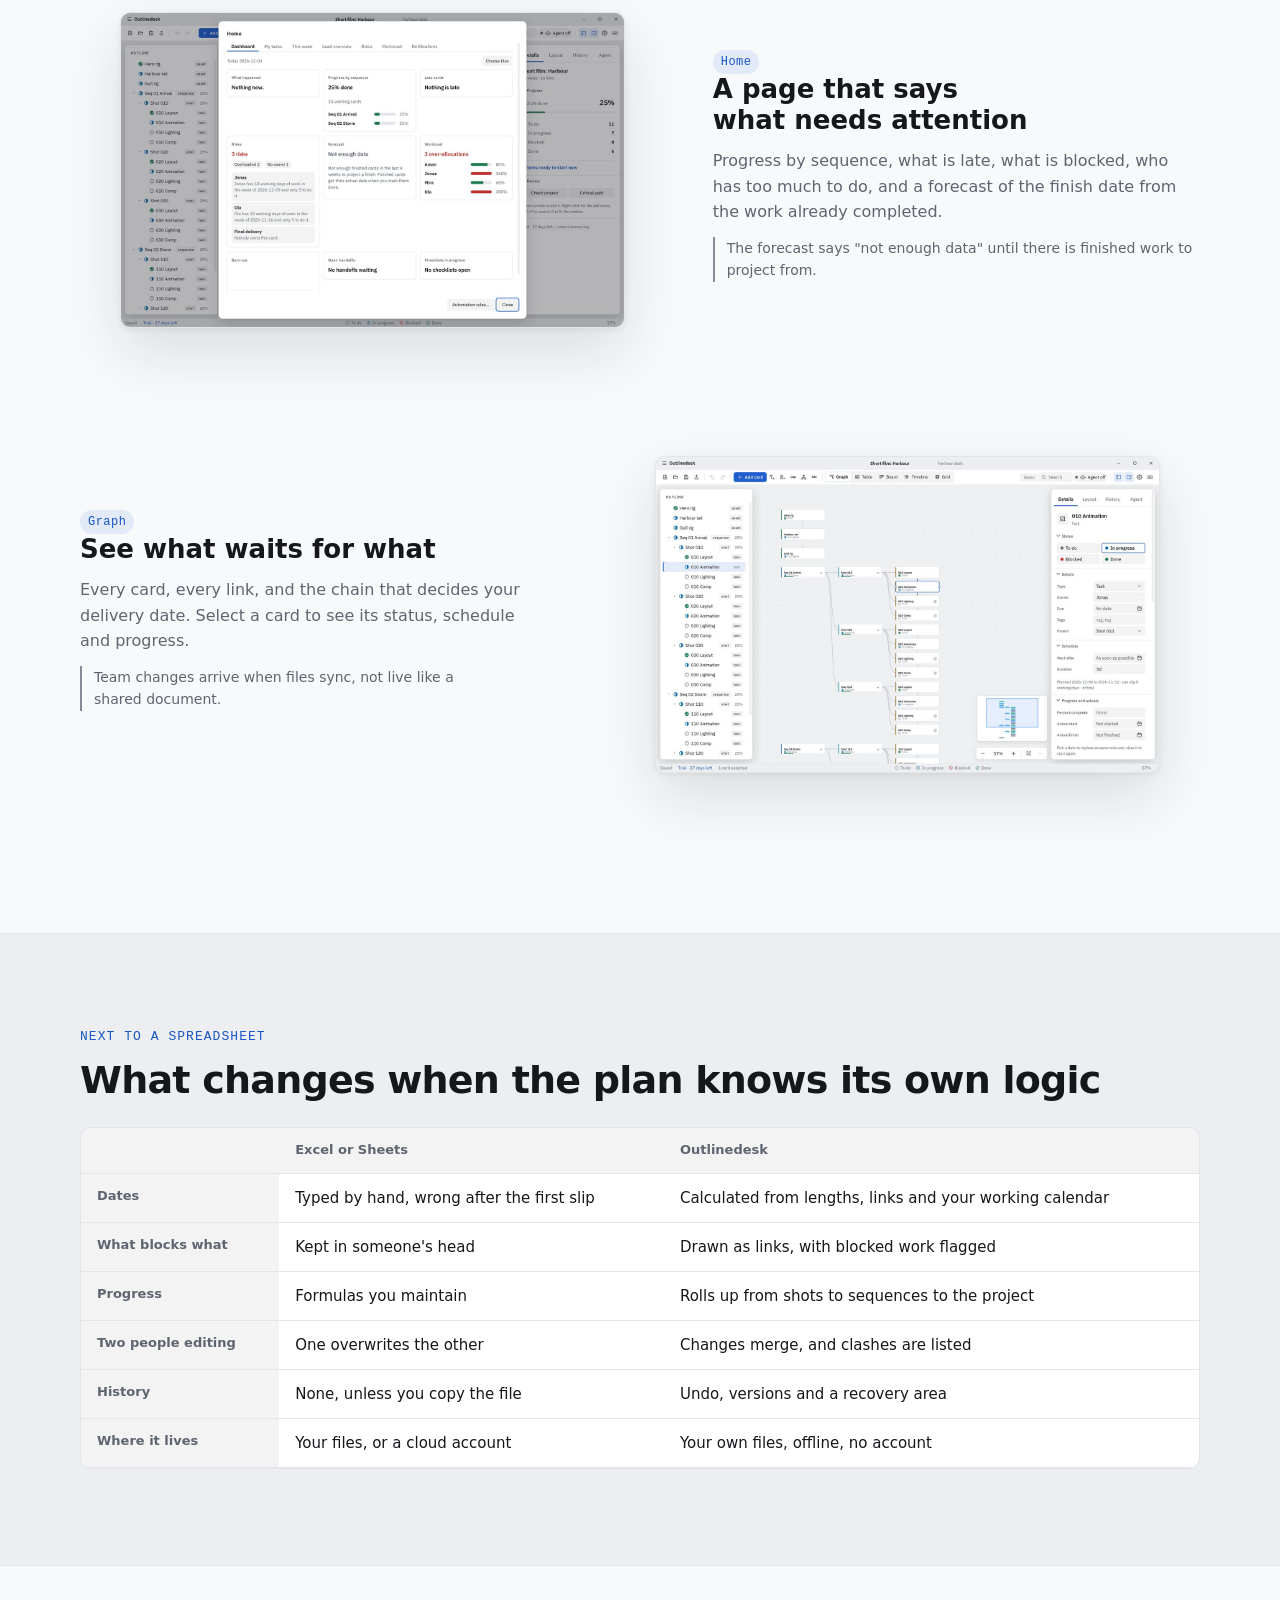
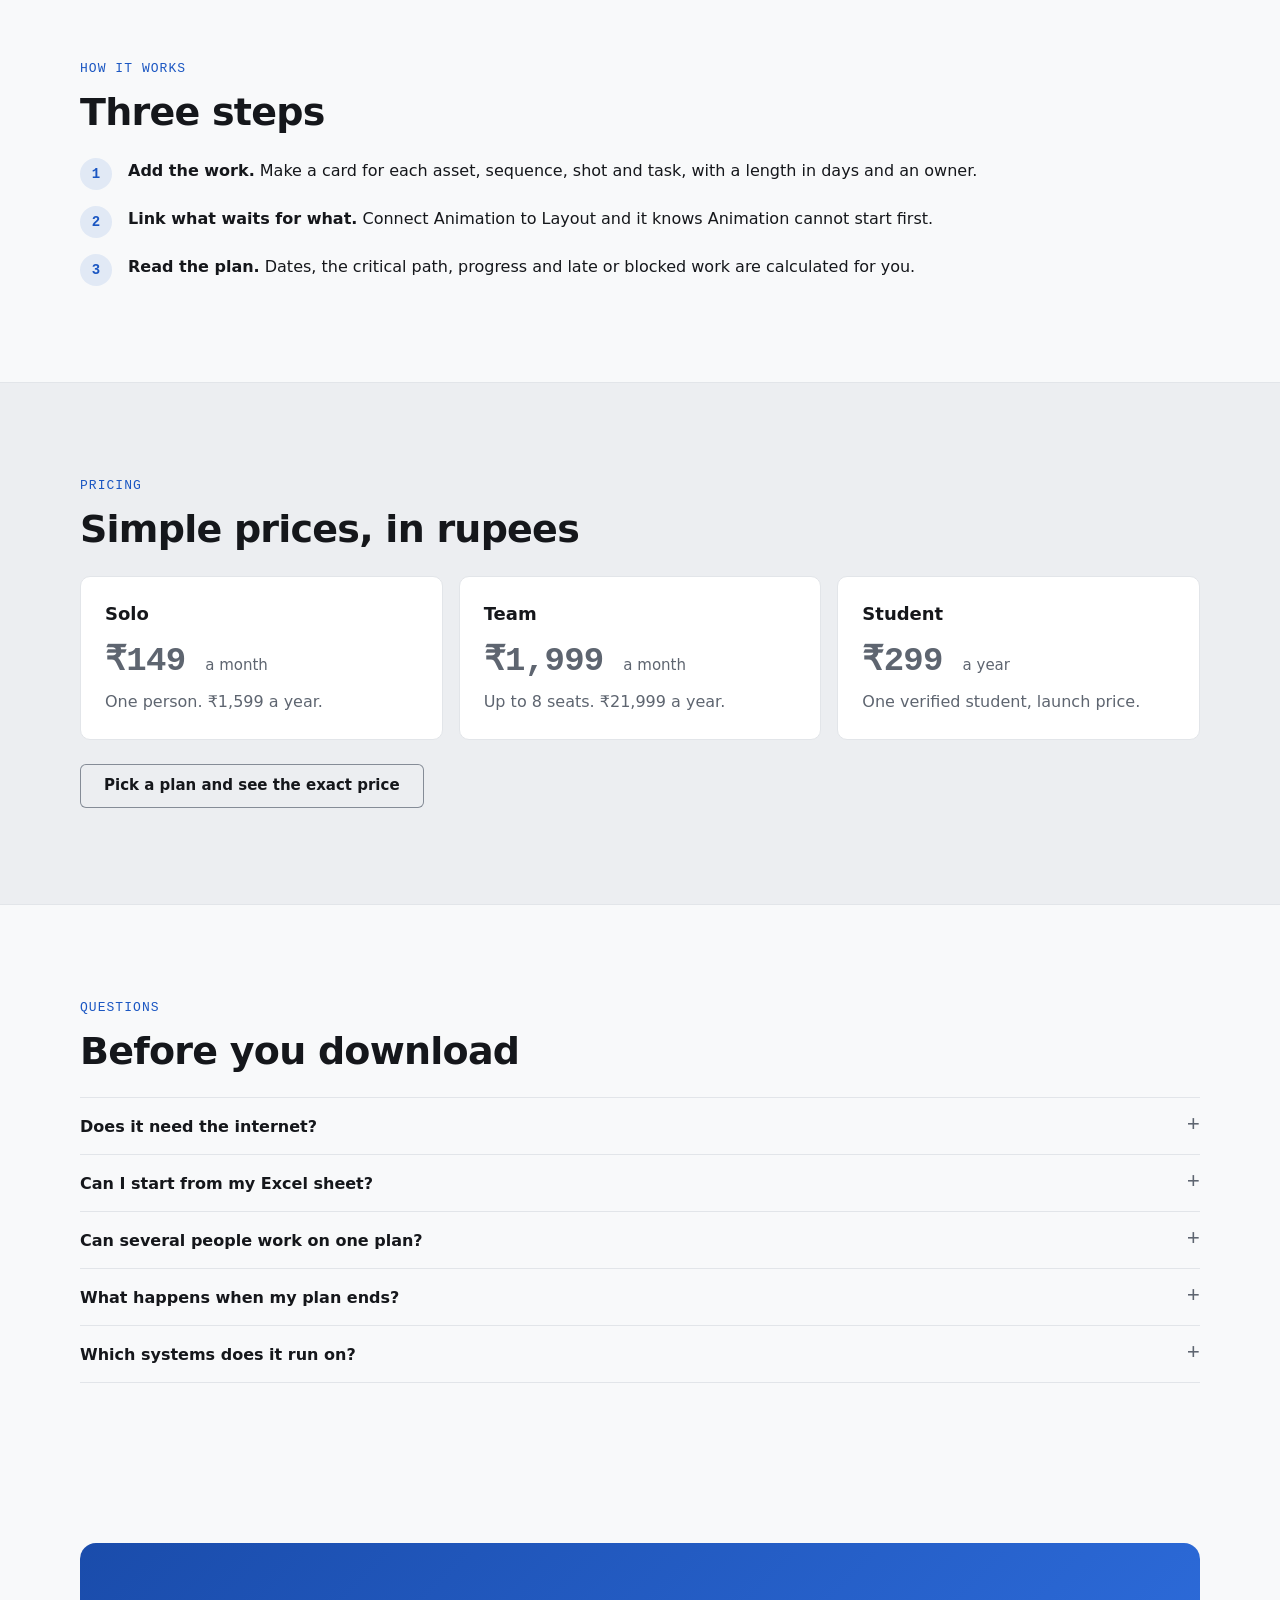
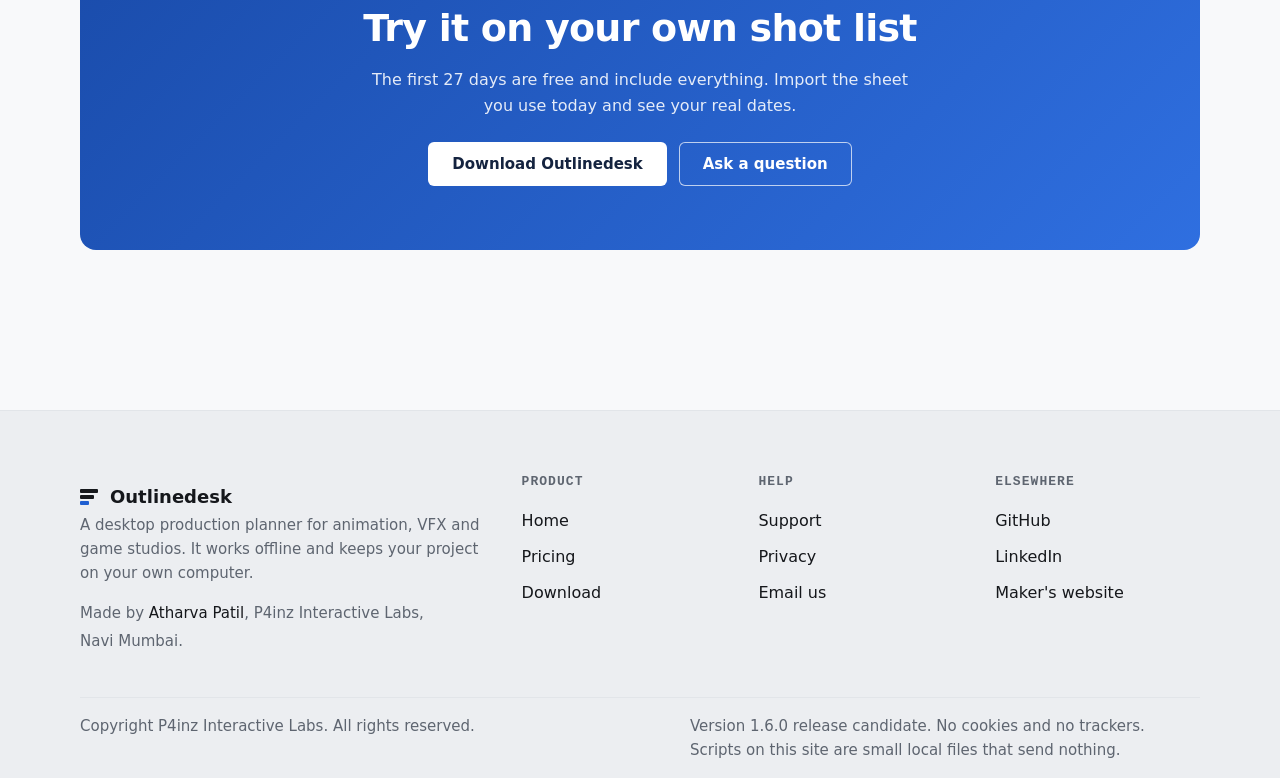
==== commit 4218d27d: "Website redesign, stage 1: new Home with HD screenshots, top bar, footer and design system Co-Author" ====
--- a/docs/index.html
+++ b/docs/index.html
@@ -1,78 +1,67 @@
 <!doctype html>
 <html lang="en"><head><meta charset="utf-8"><meta name="viewport" content="width=device-width, initial-scale=1">
-<title>Outlinedesk — offline pre-production planner</title><meta name="description" content="Plan assets, sequences, shots and tasks as a graph with dependencies, a timeline and a critical path. Offline. Your file stays yours."><meta name="color-scheme" content="light dark">
-<meta property="og:title" content="Outlinedesk — offline pre-production planner"><meta property="og:description" content="Plan assets, sequences, shots and tasks as a graph with dependencies, a timeline and a critical path. Offline. Your file stays yours.">
-<link rel="stylesheet" href="style.css?v=202611030144"></head>
+<title>Outlinedesk, production planning for animation, VFX and games</title><meta name="description" content="Say what waits for what. Outlinedesk works out the dates, the critical path, progress and risks for your animation, VFX or game production, offline, in your own files."><meta name="color-scheme" content="light dark">
+<meta property="og:title" content="Outlinedesk, production planning for animation, VFX and games"><meta property="og:description" content="Dates, critical path, progress and risks, calculated from what waits for what. Offline, in your own files.">
+<link rel="stylesheet" href="style.css?v=202611030809"><link rel="stylesheet" href="system.css?v=202611030809"></head>
 <body><a class="skip" href="#main">Skip to content</a>
-<header class="top"><div class="wrap bar"><a class="brand" href="index.html"><span class="mark" aria-hidden="true"><i></i><i></i><i></i></span>Outlinedesk</a>
-<nav aria-label="Main"><a href="index.html" aria-current="page">Home</a><a href="pricing.html">Pricing</a><a href="download.html">Download</a><a href="support.html">Support</a><a href="privacy.html">Privacy</a></nav></div></header>
+<header class="sx-top"><div class="sx-wrap sx-bar"><a class="sx-brand" href="index.html"><span class="mark" aria-hidden="true"><i></i><i></i><i></i></span>Outlinedesk</a><nav class="sx-nav" aria-label="Main"><a href="index.html" aria-current="page">Home</a><a href="pricing.html">Pricing</a><a href="download.html">Download</a><a href="support.html">Support</a><a href="privacy.html">Privacy</a></nav><a class="sx-btn sx-sm sx-act" href="download.html">Download</a></div></header>
 <main id="main">
-<section class="hero wrap">
-<p class="eyebrow">For animation, VFX and game studios</p>
-<h1>Plan the whole film on one canvas. Offline.</h1>
-<p class="lead">Outlinedesk is a desktop planner for assets, sequences, shots and tasks. You say what waits for what, and it works out the dates, the critical path, progress and risks for you. Your project is one file on your disk.</p>
-<p class="actions"><a class="btn" href="download.html">Start the 27-day trial</a><a class="btn secondary" href="pricing.html">See pricing</a></p>
-<p class="quiet">Windows and Linux &middot; &#8377;149 a month after the trial</p>
-</section>
-<figure class="shot real wrap"><picture><source media="(prefers-color-scheme: dark)" srcset="img/graph-dark.jpg"><img src="img/graph-light.jpg" alt="Outlinedesk showing a short film project as a graph with a card selected and its details on the right" width="1400" height="876" fetchpriority="high"></picture><figcaption>The real app: a sample short film as a graph, with the selected card's status, schedule and progress on the right.</figcaption></figure>
-<section class="wrap gallery">
-<h2>See it</h2>
-<div class="gal">
-<figure><picture><source media="(prefers-color-scheme: dark)" srcset="img/table-dark.jpg"><img src="img/table-light.jpg" alt="The same project as a table with status, owner, due date and duration columns" width="1400" height="876" loading="lazy" decoding="async"></picture><figcaption>Table: the same plan as rows you can sort, filter and edit.</figcaption></figure>
-<figure><picture><source media="(prefers-color-scheme: dark)" srcset="img/timeline-dark.jpg"><img src="img/timeline-light.jpg" alt="The same project as a timeline with bars for each task and a Today marker" width="1400" height="876" loading="lazy" decoding="async"></picture><figcaption>Timeline: bars from the calculated dates, with the critical path.</figcaption></figure>
-<figure class="wide"><picture><source media="(prefers-color-scheme: dark)" srcset="img/home-dark.jpg"><img src="img/home-light.jpg" alt="The Home dashboard with progress by sequence, risks, forecast and workload tiles" width="1400" height="876" loading="lazy" decoding="async"></picture><figcaption>Home: progress by sequence, risks, forecast and workload, calculated from the plan.</figcaption></figure>
-</div>
-</section>
-<section class="wrap how">
-<h2>How it works</h2>
-<ol class="steps3">
-<li><h3>Add the work</h3><p>Make a card for each asset, sequence, shot and task. Give it a length in days and an owner.</p></li>
-<li><h3>Link what waits for what</h3><p>Connect Animation to Layout and it knows Animation cannot start first. These links are called dependencies.</p></li>
-<li><h3>Read the plan</h3><p>Dates, the critical path, progress and late or blocked work are calculated for you. Change a length and every date after it moves.</p></li>
-</ol>
-</section>
-<section class="wrap vs">
-<h2>Outlinedesk next to a spreadsheet</h2>
-<div class="tw"><table>
-<thead><tr><th></th><th>Excel or Sheets</th><th>Outlinedesk</th></tr></thead>
-<tbody>
+<section class="sx-wrap sx-hero2"><p class="sx-eyebrow">Production planning for animation, VFX and game studios</p>
+<h1 class="sx-h1">Plan the whole production. See what slips, and why.</h1>
+<p class="sx-lead">Say what waits for what. Outlinedesk works out the dates, the critical path, progress and risks for you, offline, in your own files.</p>
+<div class="sx-actions"><a class="sx-btn" href="download.html">Download for Windows or Linux</a><a class="sx-btn sx-2" href="pricing.html">See pricing</a></div>
+<p class="sx-note">Free for 27 days, then &#8377;149 a month. No account, no upload.</p></section>
+<section class="sx-wrap sx-stage"><figure><picture><source media="(prefers-color-scheme: dark)" srcset="img/hd/timeline-dark-1400.jpg 1400w, img/hd/timeline-dark-2400.jpg 2400w" sizes="(min-width:1200px) 1120px, calc(100vw - 48px)"><img src="img/hd/timeline-light-1400.jpg" srcset="img/hd/timeline-light-1400.jpg 1400w, img/hd/timeline-light-2400.jpg 2400w" sizes="(min-width:1200px) 1120px, calc(100vw - 48px)" alt="The Outlinedesk timeline: bars for every task with links between them, a Today marker, and the critical path finishing on 18 November" width="2400" height="1501" fetchpriority="high"></picture><figcaption class="sx-fig">Fig 1. The timeline. Dates come from lengths, links and the working calendar.</figcaption></figure></section>
+
+<section class="sx-wrap sx-section sx-tight"><div class="sx-trio">
+<div><span class="sx-fig">Fig 2.1</span><h3>Calculated, not typed</h3><p>Dates come from lengths, links and your working calendar. Change one number and every later date moves.</p></div>
+<div><span class="sx-fig">Fig 2.2</span><h3>Offline and yours</h3><p>One project file on your own computer or shared drive. No account, no upload, no tracking.</p></div>
+<div><span class="sx-fig">Fig 2.3</span><h3>Built for production</h3><p>Sequences, shots, departments, statuses and handoffs, not generic tasks.</p></div></div></section>
+
+<section class="sx-band"><div class="sx-wrap sx-section"><p class="sx-eyebrow">Made for the way you work</p><h2 class="sx-h2">One plan, shaped to your kind of production</h2>
+<div class="sx-tabs"><input type="radio" name="uc" id="uc1" checked aria-label="Animation"><input type="radio" name="uc" id="uc2" aria-label="VFX"><input type="radio" name="uc" id="uc3" aria-label="Games"><input type="radio" name="uc" id="uc4" aria-label="Schools">
+<div class="sx-tablist"><label for="uc1">Animation</label><label for="uc2">VFX</label><label for="uc3">Games</label><label for="uc4">Schools</label></div>
+<div class="sx-panels">
+<div><div><h3>Shot by shot, department by department</h3><ul><li>A status grid with one row per shot and one column per department.</li><li>Naming patterns such as SQ010_SH0020 when you create shots in bulk.</li><li>Handoffs and approvals between departments, with who and when.</li></ul></div><figure><picture><source media="(prefers-color-scheme: dark)" srcset="img/hd/grid-dark-1400.jpg 1400w, img/hd/grid-dark-2400.jpg 2400w" sizes="(min-width:1200px) 640px, (min-width:900px) 55vw, calc(100vw - 48px)"><img src="img/hd/grid-light-1400.jpg" srcset="img/hd/grid-light-1400.jpg 1400w, img/hd/grid-light-2400.jpg 2400w" sizes="(min-width:1200px) 640px, (min-width:900px) 55vw, calc(100vw - 48px)" alt="The status grid: one row per shot and one column per department, coloured by status" width="2400" height="1501" loading="lazy" decoding="async"></picture></figure></div>
+<div><div><h3>Dependencies across departments, and who is overloaded</h3><ul><li>A critical path across layout, animation, lighting and comp.</li><li>Workload per person and department, with over-allocation marked.</li><li>A risk list with one-click fixes: late, blocked, no owner, no estimate.</li></ul></div><figure><picture><source media="(prefers-color-scheme: dark)" srcset="img/hd/workload-dark-1400.jpg 1400w, img/hd/workload-dark-2400.jpg 2400w" sizes="(min-width:1200px) 640px, (min-width:900px) 55vw, calc(100vw - 48px)"><img src="img/hd/workload-light-1400.jpg" srcset="img/hd/workload-light-1400.jpg 1400w, img/hd/workload-light-2400.jpg 2400w" sizes="(min-width:1200px) 640px, (min-width:900px) 55vw, calc(100vw - 48px)" alt="The workload view: days of work per person and per week, with over-allocation highlighted" width="2400" height="1501" loading="lazy" decoding="async"></picture></figure></div>
+<div><div><h3>Milestones, columns of your own, and your current sheet</h3><ul><li>Import the Excel sheet you use today, and paste ranges straight into the table.</li><li>Custom fields and formulas for cost, priority or build number.</li><li>Milestones and a forecast from finished work.</li></ul></div><figure><picture><source media="(prefers-color-scheme: dark)" srcset="img/hd/table-dark-1400.jpg 1400w, img/hd/table-dark-2400.jpg 2400w" sizes="(min-width:1200px) 640px, (min-width:900px) 55vw, calc(100vw - 48px)"><img src="img/hd/table-light-1400.jpg" srcset="img/hd/table-light-1400.jpg 1400w, img/hd/table-light-2400.jpg 2400w" sizes="(min-width:1200px) 640px, (min-width:900px) 55vw, calc(100vw - 48px)" alt="The table view with status, owner, due date and duration columns" width="2400" height="1501" loading="lazy" decoding="async"></picture></figure></div>
+<div><div><h3>A real production to learn on, at a student price</h3><ul><li>Student plan at &#8377;299 a year. A school plan covers up to 100 students.</li><li>Works offline in a lab, with no accounts to manage.</li><li>Students practise real planning: dependencies, statuses and reviews.</li></ul></div><figure><picture><source media="(prefers-color-scheme: dark)" srcset="img/hd/board-dark-1400.jpg 1400w, img/hd/board-dark-2400.jpg 2400w" sizes="(min-width:1200px) 640px, (min-width:900px) 55vw, calc(100vw - 48px)"><img src="img/hd/board-light-1400.jpg" srcset="img/hd/board-light-1400.jpg 1400w, img/hd/board-light-2400.jpg 2400w" sizes="(min-width:1200px) 640px, (min-width:900px) 55vw, calc(100vw - 48px)" alt="The board view with cards in To do, In progress, Blocked and Done columns" width="2400" height="1501" loading="lazy" decoding="async"></picture></figure></div>
+</div></div></div></section>
+
+<section class="sx-wrap sx-section"><p class="sx-eyebrow">What it does</p><h2 class="sx-h2">The parts that replace a spreadsheet</h2>
+<div class="sx-feature"><div class="sx-text"><span class="sx-badge">Table and Excel</span><h3>Your sheet, with the maths done</h3><p>Import an Excel or CSV file, paste ranges into the table, add columns of your own and formulas that roll up from the cards below. Export back to Excel any time.</p><p class="sx-not">It does not store your asset files. It links to them and notices when they change.</p></div><figure class="sx-media"><picture><source media="(prefers-color-scheme: dark)" srcset="img/hd/table-dark-1400.jpg 1400w, img/hd/table-dark-2400.jpg 2400w" sizes="(min-width:1200px) 640px, (min-width:900px) 55vw, calc(100vw - 48px)"><img src="img/hd/table-light-1400.jpg" srcset="img/hd/table-light-1400.jpg 1400w, img/hd/table-light-2400.jpg 2400w" sizes="(min-width:1200px) 640px, (min-width:900px) 55vw, calc(100vw - 48px)" alt="The table view with status, owner, due date and duration columns" width="2400" height="1501" loading="lazy" decoding="async"></picture></figure></div>
+<div class="sx-feature"><div class="sx-text"><span class="sx-badge">Home</span><h3>A page that says what needs attention</h3><p>Progress by sequence, what is late, what is blocked, who has too much to do, and a forecast of the finish date from the work already completed.</p><p class="sx-not">The forecast says "not enough data" until there is finished work to project from.</p></div><figure class="sx-media"><picture><source media="(prefers-color-scheme: dark)" srcset="img/hd/dashboard-dark-1400.jpg 1400w, img/hd/dashboard-dark-2400.jpg 2400w" sizes="(min-width:1200px) 640px, (min-width:900px) 55vw, calc(100vw - 48px)"><img src="img/hd/dashboard-light-1400.jpg" srcset="img/hd/dashboard-light-1400.jpg 1400w, img/hd/dashboard-light-2400.jpg 2400w" sizes="(min-width:1200px) 640px, (min-width:900px) 55vw, calc(100vw - 48px)" alt="The Home dashboard with progress by sequence, risks, forecast and workload tiles" width="2400" height="1501" loading="lazy" decoding="async"></picture></figure></div>
+<div class="sx-feature"><div class="sx-text"><span class="sx-badge">Graph</span><h3>See what waits for what</h3><p>Every card, every link, and the chain that decides your delivery date. Select a card to see its status, schedule and progress.</p><p class="sx-not">Team changes arrive when files sync, not live like a shared document.</p></div><figure class="sx-media"><picture><source media="(prefers-color-scheme: dark)" srcset="img/hd/graph-dark-1400.jpg 1400w, img/hd/graph-dark-2400.jpg 2400w" sizes="(min-width:1200px) 640px, (min-width:900px) 55vw, calc(100vw - 48px)"><img src="img/hd/graph-light-1400.jpg" srcset="img/hd/graph-light-1400.jpg 1400w, img/hd/graph-light-2400.jpg 2400w" sizes="(min-width:1200px) 640px, (min-width:900px) 55vw, calc(100vw - 48px)" alt="The graph view with a selected card and its details on the right" width="2400" height="1501" loading="lazy" decoding="async"></picture></figure></div></section>
+
+<section class="sx-band"><div class="sx-wrap sx-section"><p class="sx-eyebrow">Next to a spreadsheet</p><h2 class="sx-h2">What changes when the plan knows its own logic</h2>
+<div class="sx-scroll"><table class="sx-table"><thead><tr><th scope="col"></th><th scope="col">Excel or Sheets</th><th scope="col">Outlinedesk</th></tr></thead><tbody>
 <tr><th scope="row">Dates</th><td>Typed by hand, wrong after the first slip</td><td>Calculated from lengths, links and your working calendar</td></tr>
 <tr><th scope="row">What blocks what</th><td>Kept in someone's head</td><td>Drawn as links, with blocked work flagged</td></tr>
-<tr><th scope="row">Progress</th><td>Formulas you maintain</td><td>Rolls up from shots to sequences to the whole project</td></tr>
+<tr><th scope="row">Progress</th><td>Formulas you maintain</td><td>Rolls up from shots to sequences to the project</td></tr>
 <tr><th scope="row">Two people editing</th><td>One overwrites the other</td><td>Changes merge, and clashes are listed</td></tr>
 <tr><th scope="row">History</th><td>None, unless you copy the file</td><td>Undo, versions and a recovery area</td></tr>
-<tr><th scope="row">Where it lives</th><td>Your files, or a cloud account</td><td>Your own files, offline, no account</td></tr>
-</tbody></table></div>
-<p class="quiet">It reads and writes Excel files, so you can start from the sheet you have today.</p>
-</section>
-<section class="wrap features">
-<h2>What it does</h2>
-<div class="grid3">
-<article><h3>A real dependency graph</h3><p>Link cards to show what waits on what. Progress rolls up the tree, blocked work is flagged, and the critical path shows what decides your delivery date.</p></article>
-<article><h3>Four views, one plan</h3><p>Graph, Table, Board and Timeline show the same cards. Drag a bar on the Gantt and the graph updates; selection follows you between views.</p></article>
-<article><h3>Offline, you own the file</h3><p>One project file on your disk with atomic saves, automatic backups and crash recovery. Your project data never leaves your computer.</p></article>
-<article><h3>Built for DCC pipelines</h3><p>Attach scene files from any app (Blender, Maya, Nuke, Houdini, After Effects, Photoshop, USD) to cards. A Blender add-on works today, and folder watching links new versions for you.</p></article>
-<article><h3>AI-ready</h3><p>Export CSV, JSON and Markdown an assistant can reason about, or let agents edit the plan through a local-only connection (MCP).</p></article>
-<article><h3>Review without accounts</h3><p>Send an interactive offline HTML copy. Reviewers add comments in their browser; you import them back onto the right cards.</p></article>
-</div>
-</section>
-<section class="wrap split">
-<div><h2>Fair licensing</h2><p>A 27-day trial of everything. When a plan ends, Outlinedesk becomes read-only: every project still opens and exports. Your work is never held hostage.</p><p><a href="pricing.html#ends">What happens when a plan ends</a></p></div>
-<div><h2>Who it is for</h2><p>Freelancers and small studios of 3 to 20 people who plan shows, shots and tasks and don't want another per-seat cloud tracker. If you need live multi-user editing in a browser, a cloud tracker is the better tool.</p></div>
-</section>
-<section class="wrap pricetiles">
-<h2>Simple prices, in rupees</h2>
-<div class="grid3">
-<article><h3>Solo</h3><p class="amt">&#8377;149 <span>a month</span></p><p>One person. &#8377;1,599 a year.</p></article>
-<article><h3>Team</h3><p class="amt">&#8377;1,999 <span>a month</span></p><p>Up to 8 seats. &#8377;21,999 a year.</p></article>
-<article><h3>Student</h3><p class="amt">&#8377;299 <span>a year</span></p><p>One verified student, launch price.</p></article>
-</div>
-<p class="actions"><a class="btn secondary" href="pricing.html">See every plan</a></p>
-</section>
-<section class="wrap cta">
-<h2>Try it on your own shot list</h2>
-<p class="lead">The first 27 days are free and include everything. Import the sheet you use today and see your real dates.</p>
-<p class="actions"><a class="btn" href="download.html">Download Outlinedesk</a><a class="btn secondary" href="support.html">Ask a question</a></p>
-</section>
+<tr><th scope="row">Where it lives</th><td>Your files, or a cloud account</td><td>Your own files, offline, no account</td></tr></tbody></table></div></div></section>
+
+<section class="sx-wrap sx-section"><p class="sx-eyebrow">How it works</p><h2 class="sx-h2">Three steps</h2>
+<ol class="sx-steps"><li><strong>Add the work.</strong> Make a card for each asset, sequence, shot and task, with a length in days and an owner.</li><li><strong>Link what waits for what.</strong> Connect Animation to Layout and it knows Animation cannot start first.</li><li><strong>Read the plan.</strong> Dates, the critical path, progress and late or blocked work are calculated for you.</li></ol></section>
+
+<section class="sx-band"><div class="sx-wrap sx-section"><p class="sx-eyebrow">Pricing</p><h2 class="sx-h2">Simple prices, in rupees</h2>
+<div class="sx-prices"><article class="sx-card"><h3>Solo</h3><p class="sx-amt">&#8377;149 <span>a month</span></p><p>One person. &#8377;1,599 a year.</p></article><article class="sx-card"><h3>Team</h3><p class="sx-amt">&#8377;1,999 <span>a month</span></p><p>Up to 8 seats. &#8377;21,999 a year.</p></article><article class="sx-card"><h3>Student</h3><p class="sx-amt">&#8377;299 <span>a year</span></p><p>One verified student, launch price.</p></article></div>
+<div class="sx-actions"><a class="sx-btn sx-2" href="pricing.html">Pick a plan and see the exact price</a></div></div></section>
+
+<section class="sx-wrap sx-section"><p class="sx-eyebrow">Questions</p><h2 class="sx-h2">Before you download</h2>
+<div class="sx-acc"><details><summary>Does it need the internet?</summary><p>No. It works fully offline. The only network use is the optional update check, which you can turn off.</p></details>
+<details><summary>Can I start from my Excel sheet?</summary><p>Yes. Import an Excel or CSV file, or paste rows copied from a sheet, then map the columns.</p></details>
+<details><summary>Can several people work on one plan?</summary><p>Yes, through a shared folder. Each person writes their own log and Outlinedesk merges them. Changes arrive when the files sync, not live.</p></details>
+<details><summary>What happens when my plan ends?</summary><p>Outlinedesk becomes read-only. Every project still opens and exports, and a new key unlocks editing again.</p></details>
+<details><summary>Which systems does it run on?</summary><p>Windows 10 and 11, and Linux. There is no Mac version yet.</p></details></div></section>
+
+<section class="sx-wrap sx-section sx-tight"><div class="sx-ctaband"><h2 class="sx-h2">Try it on your own shot list</h2><p>The first 27 days are free and include everything. Import the sheet you use today and see your real dates.</p><div class="sx-actions"><a class="sx-btn" href="download.html">Download Outlinedesk</a><a class="sx-btn sx-2" href="support.html">Ask a question</a></div></div></section>
 </main>
-<footer class="foot"><div class="wrap cols"><p>Outlinedesk is made by <a href="https://atharvapatil.tech">Atharva Patil</a>, P4inz Interactive Labs, Navi Mumbai. <a href="https://github.com/p4inz-code">GitHub</a> &middot; <a href="https://www.linkedin.com/in/p4inz">LinkedIn</a></p><p class="quiet">The product name is provisional. This site uses no cookies, trackers or scripts.</p></div></footer></body></html>
+<footer class="sx-foot"><div class="sx-wrap"><div class="sx-cols">
+<div><a class="sx-brand" href="index.html"><span class="mark" aria-hidden="true"><i></i><i></i><i></i></span>Outlinedesk</a><p>A desktop production planner for animation, VFX and game studios. It works offline and keeps your project on your own computer.</p><p>Made by <a href="https://atharvapatil.tech">Atharva Patil</a>, P4inz Interactive Labs, Navi Mumbai.</p></div>
+<div><h2>Product</h2><ul><li><a href="index.html">Home</a></li><li><a href="pricing.html">Pricing</a></li><li><a href="download.html">Download</a></li></ul></div>
+<div><h2>Help</h2><ul><li><a href="support.html">Support</a></li><li><a href="privacy.html">Privacy</a></li><li><a href="mailto:atharva.patil.cg@gmail.com">Email us</a></li></ul></div>
+<div><h2>Elsewhere</h2><ul><li><a href="https://github.com/p4inz-code">GitHub</a></li><li><a href="https://www.linkedin.com/in/p4inz">LinkedIn</a></li><li><a href="https://atharvapatil.tech">Maker's website</a></li></ul></div>
+</div><div class="sx-legal"><p>Copyright P4inz Interactive Labs. All rights reserved.</p><p>Version 1.6.0 release candidate. No cookies and no trackers. Scripts on this site are small local files that send nothing.</p></div></div></footer>
+</body></html>
--- a/docs/system.css
+++ b/docs/system.css
@@ -0,0 +1,167 @@
+/* Outlinedesk site design system, layer 2. Tokens and components used by every redesigned page.
+   Colours come from the theme tokens in style.css (light and dark). Components are prefixed sx- so they never collide with older rules.
+   Spacing scale 4 8 12 16 24 32 48 64 96. Type scale 12 14 16 18 20 24 32 44 56. Radius 6 10 16. Motion 120 200 320 ms. */
+:root{
+  --s1:4px;--s2:8px;--s3:12px;--s4:16px;--s5:24px;--s6:32px;--s7:48px;--s8:64px;--s9:96px;
+  --r1:6px;--r2:10px;--r3:16px;
+  --d1:120ms;--d2:200ms;--d3:320ms;--ease:cubic-bezier(.2,.7,.2,1);
+  --maxw:1120px;
+  --brand-grad:linear-gradient(135deg,#1f5fd1 0%,#4b7bec 55%,#6aa7ff 100%);
+}
+.sx-wrap{width:min(var(--maxw),100% - 2*var(--s5));margin-inline:auto}
+
+/* top bar: brand, links, one primary action */
+.sx-top{position:sticky;top:0;z-index:20;background:color-mix(in srgb,var(--bg) 92%,transparent);border-bottom:1px solid var(--line);backdrop-filter:saturate(1.4) blur(8px)}
+.sx-top .sx-bar{display:flex;align-items:center;gap:var(--s3) var(--s6);min-height:64px;flex-wrap:wrap}
+.sx-brand{display:inline-flex;align-items:center;gap:var(--s3);font:600 18px/1 var(--font);color:var(--text);text-decoration:none;min-height:44px}
+.sx-brand:hover{color:var(--text)}
+.sx-top .sx-nav{display:flex;gap:var(--s1);margin-left:var(--s4);flex:1;flex-wrap:wrap}
+.sx-top .sx-nav a{display:inline-flex;align-items:center;min-height:40px;padding:0 var(--s3);border-radius:var(--r1);color:var(--muted);font-size:15px;text-decoration:none;transition:background var(--d1),color var(--d1);box-shadow:none}
+.sx-top .sx-nav a:hover{background:var(--fill);color:var(--text)}
+.sx-top .sx-nav a[aria-current="page"]{color:var(--text);font-weight:600;box-shadow:inset 0 -2px 0 var(--accent);border-radius:0}
+.sx-top .sx-act{margin-left:auto}
+@media (max-width:720px){
+  .sx-top .sx-bar{gap:0 var(--s3);min-height:56px;padding-block:var(--s2)}
+  .sx-top .sx-nav{order:3;width:100%;margin-left:0;justify-content:space-between;gap:0;border-top:1px solid var(--line);padding-top:var(--s1)}
+  .sx-top .sx-nav a{padding:0 var(--s2);font-size:14px;min-height:44px}
+}
+
+/* buttons */
+.sx-btn{display:inline-flex;align-items:center;justify-content:center;gap:var(--s2);min-height:44px;padding:0 var(--s5);border:0;border-radius:var(--r1);font:600 15px/1 var(--font);text-decoration:none;cursor:pointer;background:var(--accent-btn,var(--accent));color:var(--on-accent);transition:transform var(--d1) var(--ease),filter var(--d1),box-shadow var(--d1)}
+.sx-btn:hover{color:var(--on-accent);filter:brightness(1.08);transform:translateY(-1px)}
+.sx-btn:active{transform:none}
+.sx-btn.sx-2{background:transparent;color:var(--text);box-shadow:inset 0 0 0 1px var(--line-strong)}
+.sx-btn.sx-2:hover{background:var(--fill);color:var(--text);filter:none}
+.sx-btn.sx-sm{min-height:36px;padding:0 var(--s4);font-size:14px}
+.sx-btn:disabled{opacity:.5;cursor:not-allowed;transform:none}
+
+/* footer: four columns and a legal row */
+.sx-foot{border-top:1px solid var(--line);background:var(--chrome);margin-top:var(--s9)}
+.sx-foot .sx-cols{display:grid;grid-template-columns:2fr 1fr 1fr 1fr;gap:var(--s6);padding-block:var(--s8) var(--s6)}
+.sx-foot h2{font:600 13px/1 var(--mono);letter-spacing:.08em;text-transform:uppercase;color:var(--muted);margin:0 0 var(--s4)}
+.sx-foot ul{list-style:none;margin:0;padding:0;display:grid;gap:var(--s1)}
+.sx-foot a{display:inline-flex;align-items:center;min-height:32px;color:var(--text);text-decoration:none}
+.sx-foot a:hover{color:var(--accent-ink);text-decoration:underline}
+.sx-foot p{margin:0 0 var(--s3);color:var(--muted);font-size:15px;max-width:34em}
+.sx-legal{border-top:1px solid var(--line);padding-block:var(--s4);display:flex;flex-wrap:wrap;gap:var(--s2) var(--s5);justify-content:space-between;color:var(--muted);font-size:14px}
+.sx-legal p{margin:0}
+@media (max-width:820px){.sx-foot .sx-cols{grid-template-columns:1fr 1fr}.sx-foot .sx-cols>:first-child{grid-column:1 / -1}}
+@media (max-width:420px){.sx-foot .sx-cols{grid-template-columns:1fr}}
+
+/* sections and text */
+.sx-section{padding-block:var(--s9)}
+.sx-section.sx-tight{padding-block:var(--s8)}
+.sx-eyebrow{font:500 13px/1 var(--mono);letter-spacing:.08em;text-transform:uppercase;color:var(--accent-ink);margin:0 0 var(--s4)}
+.sx-h1{font-size:clamp(34px,5.4vw,56px);line-height:1.08;letter-spacing:-.025em;font-weight:650;margin:0 0 var(--s5);text-wrap:balance}
+.sx-h2{font-size:clamp(26px,3.4vw,38px);line-height:1.15;letter-spacing:-.02em;font-weight:650;margin:0 0 var(--s4);text-wrap:balance}
+.sx-lead{font-size:clamp(17px,1.7vw,20px);line-height:1.55;color:var(--muted);max-width:40em;margin:0 0 var(--s5)}
+.sx-actions{display:flex;flex-wrap:wrap;gap:var(--s3);margin-top:var(--s5)}
+.sx-center{text-align:center}.sx-center .sx-lead{margin-inline:auto}.sx-center .sx-actions{justify-content:center}
+
+/* hero with the product beside it */
+.sx-hero{display:grid;grid-template-columns:minmax(0,1fr) minmax(0,1.15fr);gap:var(--s7);align-items:center;padding-block:var(--s9) var(--s8)}
+.sx-hero .sx-media{margin:0}
+@media (max-width:960px){.sx-hero{grid-template-columns:1fr;padding-block:var(--s7)}}
+.sx-media img{display:block;width:100%;height:auto;border:1px solid var(--line);border-radius:var(--r2);box-shadow:var(--shadow);background:var(--panel)}
+.sx-media figcaption{color:var(--muted);font-size:14px;margin-top:var(--s3)}
+
+/* feature row: text and a screenshot, alternating */
+.sx-feature{display:grid;grid-template-columns:minmax(0,1fr) minmax(0,1.2fr);gap:var(--s7);align-items:center;padding-block:var(--s7)}
+.sx-feature:nth-of-type(even) .sx-text{order:2}
+@media (max-width:900px){.sx-feature{grid-template-columns:1fr}.sx-feature:nth-of-type(even) .sx-text{order:0}}
+.sx-feature h3{font-size:26px;line-height:1.2;margin:0 0 var(--s3)}
+.sx-feature p{color:var(--muted);margin:0 0 var(--s3)}
+.sx-not{font-size:14px;color:var(--muted);border-left:2px solid var(--line-strong);padding-left:var(--s3)}
+
+/* cards and a bento grid */
+.sx-card{background:var(--panel);border:1px solid var(--line);border-radius:var(--r2);padding:var(--s5);transition:transform var(--d2) var(--ease),box-shadow var(--d2),border-color var(--d2)}
+.sx-card:hover{transform:translateY(-2px);box-shadow:var(--shadow);border-color:var(--line-strong)}
+.sx-card h3{margin:0 0 var(--s2);font-size:18px}.sx-card p{margin:0;color:var(--muted)}
+.sx-bento{display:grid;grid-template-columns:repeat(6,minmax(0,1fr));gap:var(--s4)}
+.sx-bento>*{grid-column:span 2}.sx-bento>.sx-w3{grid-column:span 3}.sx-bento>.sx-w4{grid-column:span 4}
+@media (max-width:900px){.sx-bento{grid-template-columns:repeat(2,minmax(0,1fr))}.sx-bento>*,.sx-bento>.sx-w3,.sx-bento>.sx-w4{grid-column:span 1}}
+@media (max-width:560px){.sx-bento{grid-template-columns:1fr}}
+.sx-badge{display:inline-flex;align-items:center;min-height:24px;padding:0 var(--s2);border-radius:999px;background:var(--accent-soft);color:var(--accent-ink);font:500 12px/1 var(--mono);letter-spacing:.04em}
+.sx-callout{border:1px solid var(--line);border-left:3px solid var(--accent);border-radius:var(--r1);background:var(--panel);padding:var(--s4) var(--s5);margin:var(--s4) 0}
+.sx-callout p{margin:0}.sx-callout p+p{margin-top:var(--s2)}
+
+/* tables, steps, accordion, code */
+.sx-table{width:100%;border-collapse:collapse;background:var(--panel);border:1px solid var(--line);font-size:15px}
+.sx-table th,.sx-table td{padding:var(--s3) var(--s4);border-bottom:1px solid var(--line);text-align:left;vertical-align:top}
+.sx-table thead th{background:var(--fill);font-weight:600}
+.sx-scroll{overflow-x:auto;border-radius:var(--r2);border:1px solid var(--line)}
+.sx-scroll .sx-table{border:0;min-width:520px}
+.sx-steps{list-style:none;margin:0;padding:0;display:grid;gap:var(--s4);counter-reset:sx}
+.sx-steps li{counter-increment:sx;position:relative;padding-left:48px;min-height:32px}
+.sx-steps li::before{content:counter(sx);position:absolute;left:0;top:0;width:32px;height:32px;border-radius:50%;background:var(--accent-soft);color:var(--accent-ink);font:600 14px/32px var(--mono);text-align:center}
+.sx-acc details{border-bottom:1px solid var(--line)}
+.sx-acc summary{cursor:pointer;list-style:none;display:flex;align-items:center;justify-content:space-between;gap:var(--s4);min-height:56px;font-weight:600}
+.sx-acc summary::-webkit-details-marker{display:none}
+.sx-acc summary::after{content:"+";font:400 22px/1 var(--mono);color:var(--muted);transition:transform var(--d2) var(--ease)}
+.sx-acc details[open] summary::after{transform:rotate(45deg)}
+.sx-acc details>*:not(summary){padding-bottom:var(--s4);margin:0;color:var(--muted)}
+.sx-code{display:flex;align-items:center;gap:var(--s3);justify-content:space-between;background:var(--chrome);border:1px solid var(--line);border-radius:var(--r1);padding:var(--s2) var(--s2) var(--s2) var(--s4);font:400 14px/1.5 var(--mono);overflow-x:auto}
+.sx-code code{white-space:nowrap}
+
+/* motion: a short rise on load, off for people who ask for less */
+.js .sx-rise{animation:sx-rise .5s var(--ease) both}
+@keyframes sx-rise{from{opacity:0;transform:translateY(12px)}to{opacity:1;transform:none}}
+@media (prefers-reduced-motion:reduce){.sx-btn,.sx-card,.sx-acc summary::after,.sx-top .sx-nav a{transition:none}.js .sx-rise{animation:none}}
+
+/* row 2 of a feature pair swaps the column widths along with the order, so the picture is always the wide column */
+@media (min-width:901px){.sx-feature:nth-of-type(even){grid-template-columns:minmax(0,1.2fr) minmax(0,1fr)}}
+/* components inside a section are spaced by one rule, never by each component's own margin */
+.sx-section>*+*{margin-top:var(--s5)}
+.sx-section>.sx-eyebrow+*{margin-top:0}
+.sx-section>.sx-feature,.sx-section>.sx-feature+.sx-feature{margin-top:0}
+
+/* ---------- redesign components (home and product pages) ---------- */
+.sx-band{background:var(--chrome);border-block:1px solid var(--line)}
+.sx-hero2{text-align:center;padding-block:var(--s9) var(--s6)}
+.sx-hero2 .sx-h1{font-size:clamp(38px,6.6vw,76px);line-height:1.04;letter-spacing:-.035em;max-width:14em;margin-inline:auto}
+.sx-hero2 .sx-lead{margin-inline:auto;max-width:36em}
+.sx-hero2 .sx-actions{justify-content:center}
+.sx-note{color:var(--muted);font-size:14px;margin:var(--s4) 0 0}
+.sx-stage{position:relative;padding:0 0 var(--s8)}
+.sx-stage::before{content:"";position:absolute;inset:8% 4% 0;background:radial-gradient(60% 60% at 50% 40%,var(--accent-soft),transparent 70%);filter:blur(28px);z-index:0}
+.sx-stage figure{position:relative;margin:0;z-index:1}
+.sx-stage img{display:block;width:100%;height:auto;border:1px solid var(--line);border-radius:var(--r3);box-shadow:0 30px 80px rgba(8,12,24,.28),0 2px 6px rgba(8,12,24,.12);background:var(--panel)}
+.sx-fig{font:500 12px/1 var(--mono);letter-spacing:.08em;text-transform:uppercase;color:var(--muted)}
+.sx-stage figcaption{margin-top:var(--s3);text-align:left}
+.sx-trio{display:grid;grid-template-columns:repeat(3,minmax(0,1fr));gap:var(--s5)}
+.sx-trio>div{border-top:1px solid var(--line-strong);padding-top:var(--s4)}
+.sx-trio h3{font-size:20px;margin:var(--s3) 0 var(--s2)}.sx-trio p{margin:0;color:var(--muted)}
+@media (max-width:820px){.sx-trio{grid-template-columns:1fr}}
+/* use-case tabs, no script: radios drive the panels */
+.sx-tabs{position:relative}
+.sx-tabs>input{position:absolute;opacity:0;pointer-events:none}
+.sx-tablist{display:flex;flex-wrap:wrap;gap:var(--s2);margin:var(--s5) 0}
+.sx-tablist label{display:inline-flex;align-items:center;min-height:44px;padding:0 var(--s5);border:1px solid var(--line-strong);border-radius:999px;cursor:pointer;font-weight:500;color:var(--text);transition:background var(--d1),color var(--d1),border-color var(--d1)}
+.sx-tablist label:hover{background:var(--fill)}
+.sx-panels>*{display:none;grid-template-columns:minmax(0,1fr) minmax(0,1.25fr);gap:var(--s7);align-items:center}
+.sx-panels h3{font-size:clamp(22px,2.6vw,30px);line-height:1.2;margin:0 0 var(--s4)}
+.sx-panels ul{margin:0 0 var(--s4);padding:0;list-style:none;display:grid;gap:var(--s3)}
+.sx-panels li{position:relative;padding-left:28px;color:var(--muted)}
+.sx-panels li::before{content:"";position:absolute;left:2px;top:.55em;width:11px;height:6px;border-left:2px solid var(--done);border-bottom:2px solid var(--done);transform:rotate(-45deg)}
+.sx-panels figure{margin:0}.sx-panels img{display:block;width:100%;height:auto;border:1px solid var(--line);border-radius:var(--r2);box-shadow:var(--shadow);background:var(--panel)}
+@media (max-width:900px){.sx-panels>*{grid-template-columns:1fr;gap:var(--s5)}}
+.sx-tabs>input:nth-of-type(1):checked~.sx-tablist label:nth-child(1),.sx-tabs>input:nth-of-type(2):checked~.sx-tablist label:nth-child(2),.sx-tabs>input:nth-of-type(3):checked~.sx-tablist label:nth-child(3),.sx-tabs>input:nth-of-type(4):checked~.sx-tablist label:nth-child(4){background:var(--accent-btn,var(--accent));border-color:transparent;color:var(--on-accent)}
+.sx-tabs>input:nth-of-type(1):checked~.sx-panels>:nth-child(1),.sx-tabs>input:nth-of-type(2):checked~.sx-panels>:nth-child(2),.sx-tabs>input:nth-of-type(3):checked~.sx-panels>:nth-child(3),.sx-tabs>input:nth-of-type(4):checked~.sx-panels>:nth-child(4){display:grid;animation:sx-rise .4s var(--ease) both}
+.sx-tabs>input:nth-of-type(1):focus-visible~.sx-tablist label:nth-child(1),.sx-tabs>input:nth-of-type(2):focus-visible~.sx-tablist label:nth-child(2),.sx-tabs>input:nth-of-type(3):focus-visible~.sx-tablist label:nth-child(3),.sx-tabs>input:nth-of-type(4):focus-visible~.sx-tablist label:nth-child(4){outline:2px solid var(--focus);outline-offset:3px}
+.sx-prices{display:grid;grid-template-columns:repeat(3,minmax(0,1fr));gap:var(--s4)}
+.sx-prices .sx-card{display:flex;flex-direction:column;gap:var(--s2)}
+.sx-amt{font:600 34px/1.15 var(--mono);letter-spacing:-.02em;margin:var(--s2) 0 0}.sx-amt span{font:400 15px var(--font);color:var(--muted);letter-spacing:0}
+@media (max-width:820px){.sx-prices{grid-template-columns:1fr}}
+.sx-ctaband{border-radius:var(--r3);padding:var(--s8) var(--s5);text-align:center;background:var(--brand-grad);color:#fff}
+.sx-ctaband .sx-h2{color:#fff;margin-inline:auto;max-width:18em}.sx-ctaband p{color:rgba(255,255,255,.88);max-width:34em;margin:0 auto var(--s5)}
+.sx-ctaband .sx-actions{justify-content:center}
+.sx-ctaband .sx-btn{background:#fff;color:#14233f}.sx-ctaband .sx-btn:hover{color:#14233f}
+.sx-ctaband .sx-btn.sx-2{background:transparent;color:#fff;box-shadow:inset 0 0 0 1px rgba(255,255,255,.7)}.sx-ctaband .sx-btn.sx-2:hover{background:rgba(255,255,255,.12);color:#fff}
+.sx-ctaband{background-color:#1f5fd1;background-image:linear-gradient(135deg,#1a4cab,#2f6fe0)}
+/* the accordion replaces the older details style: no leading arrow, label on the left, plus sign on the right */
+.sx-acc details{border-top:0;padding:0;border-bottom:1px solid var(--line)}
+.sx-acc details:first-child{border-top:1px solid var(--line)}
+.sx-acc summary{text-align:left}
+.sx-acc summary::before{content:none;display:none}
+.sx-acc details>*:not(summary){margin:0;padding:0 var(--s7) var(--s4) 0}
+@media (min-width:901px){.sx-panels>*{grid-template-columns:minmax(0,.85fr) minmax(0,1.45fr)}}
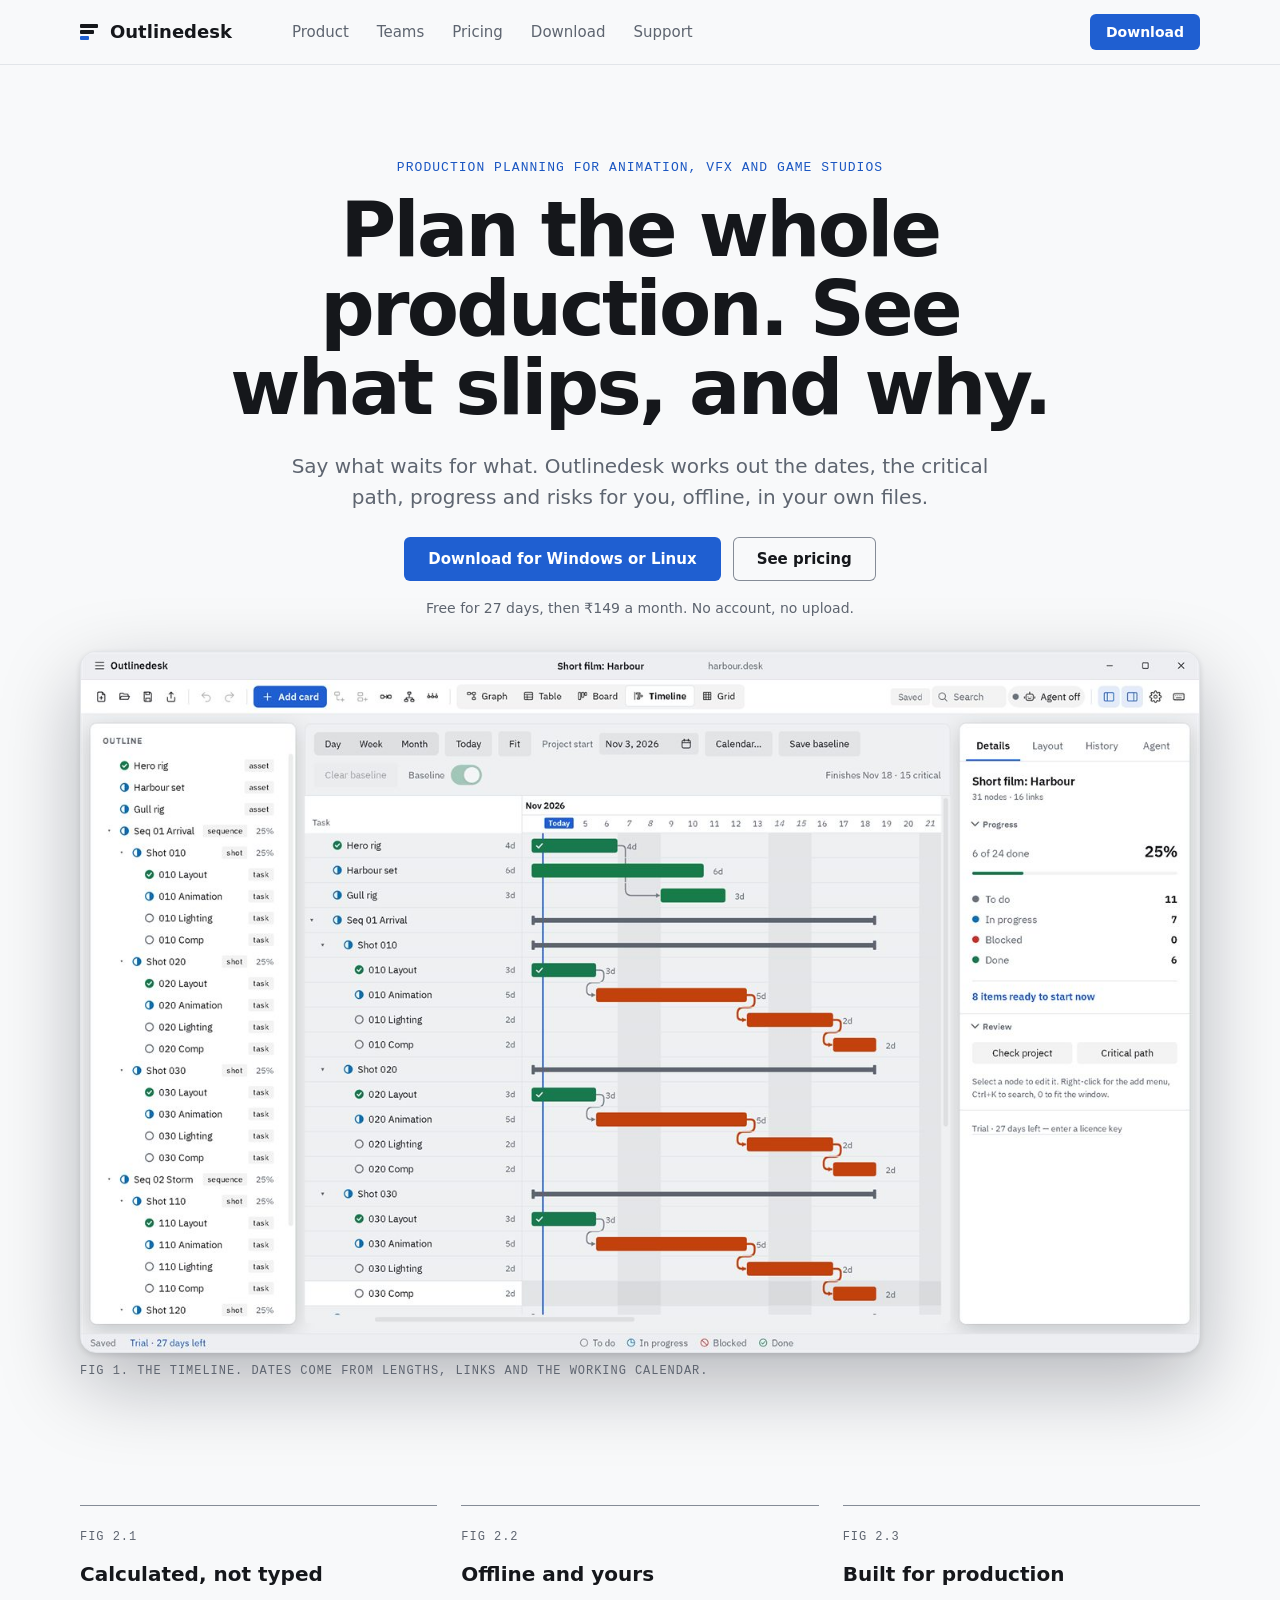
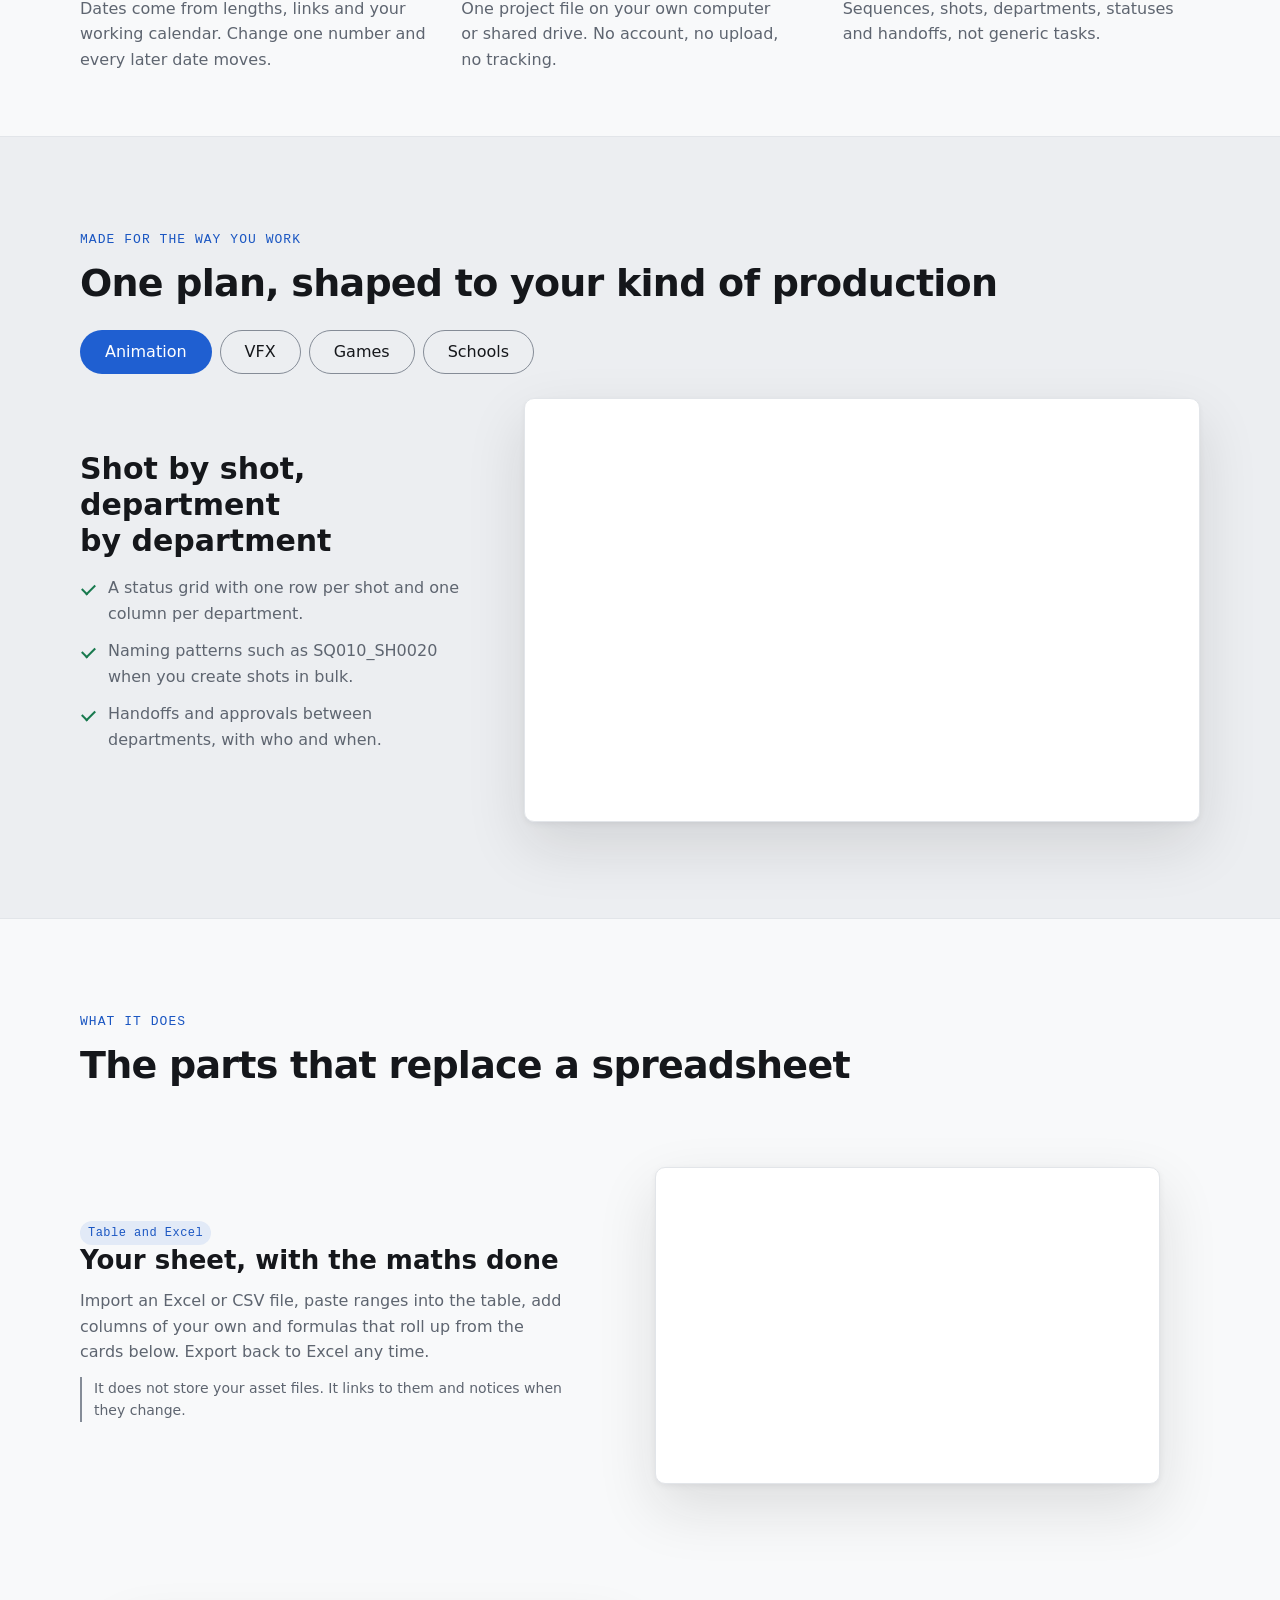
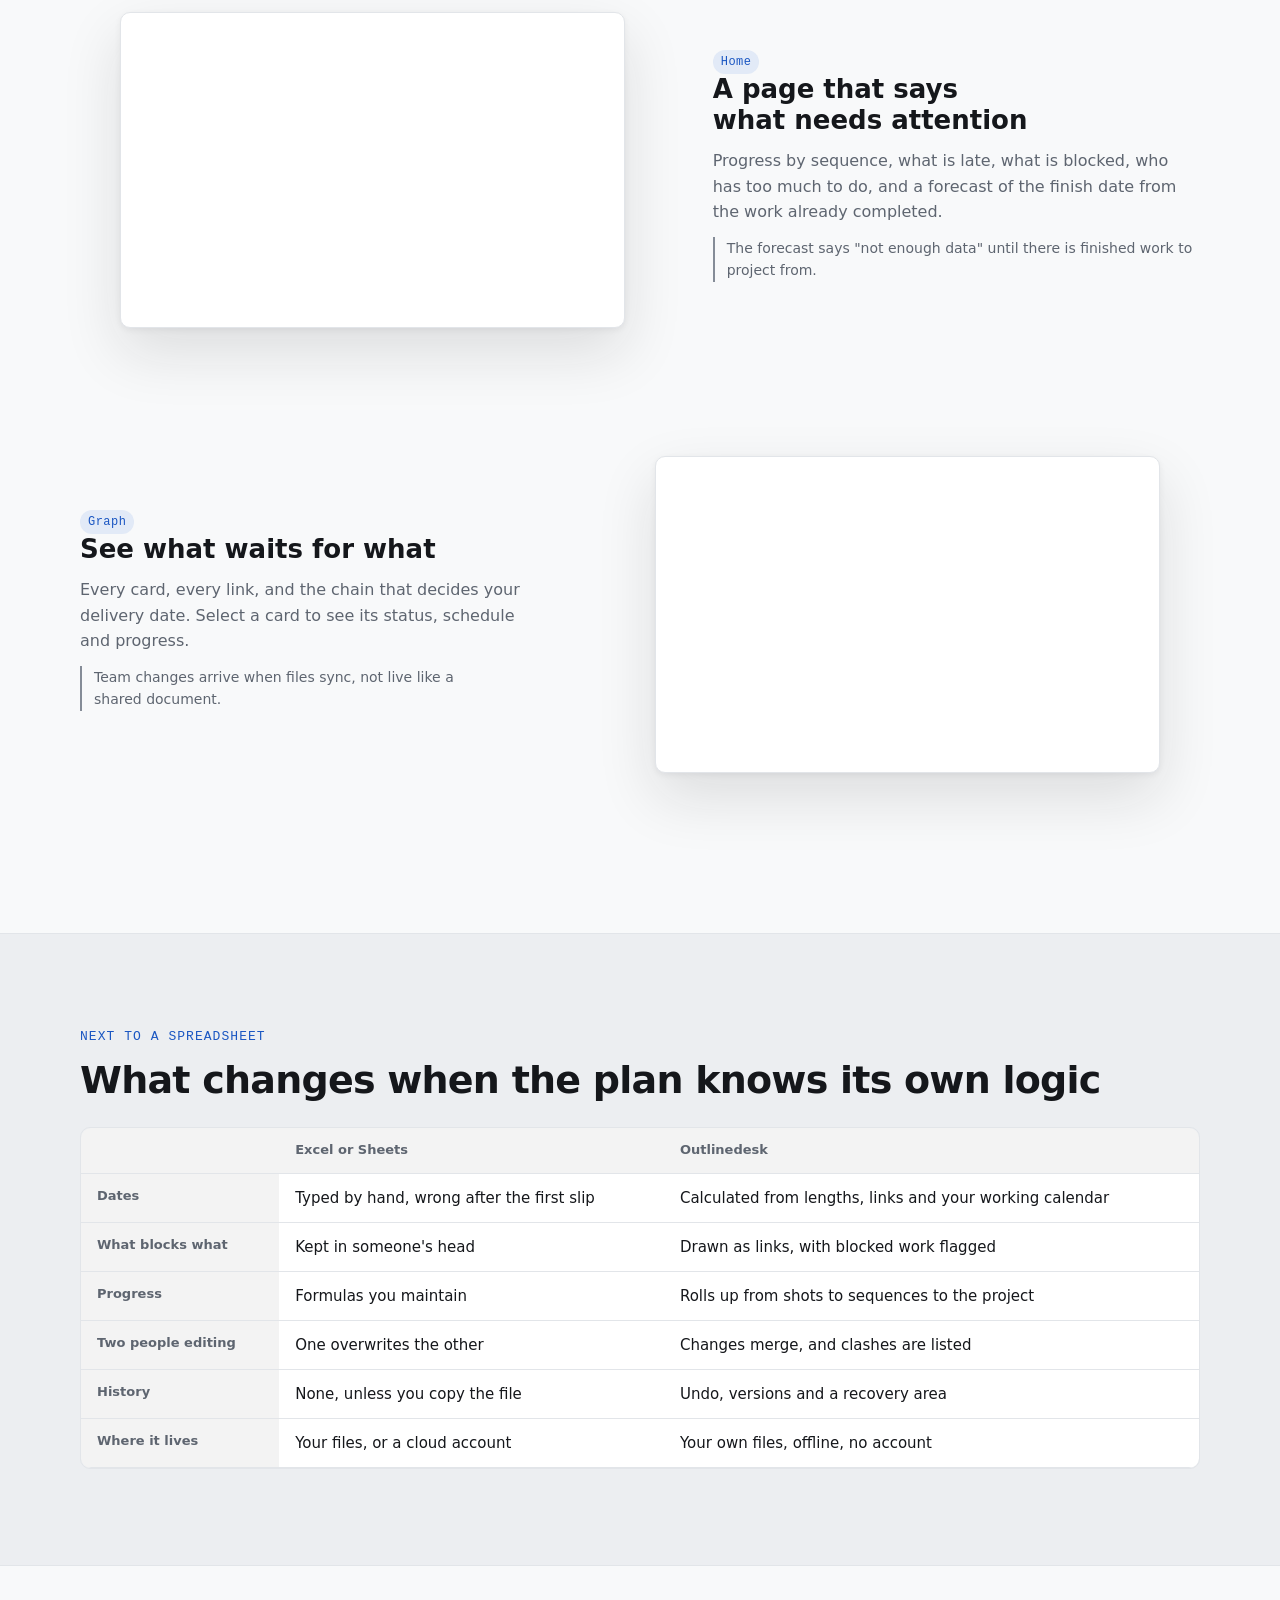
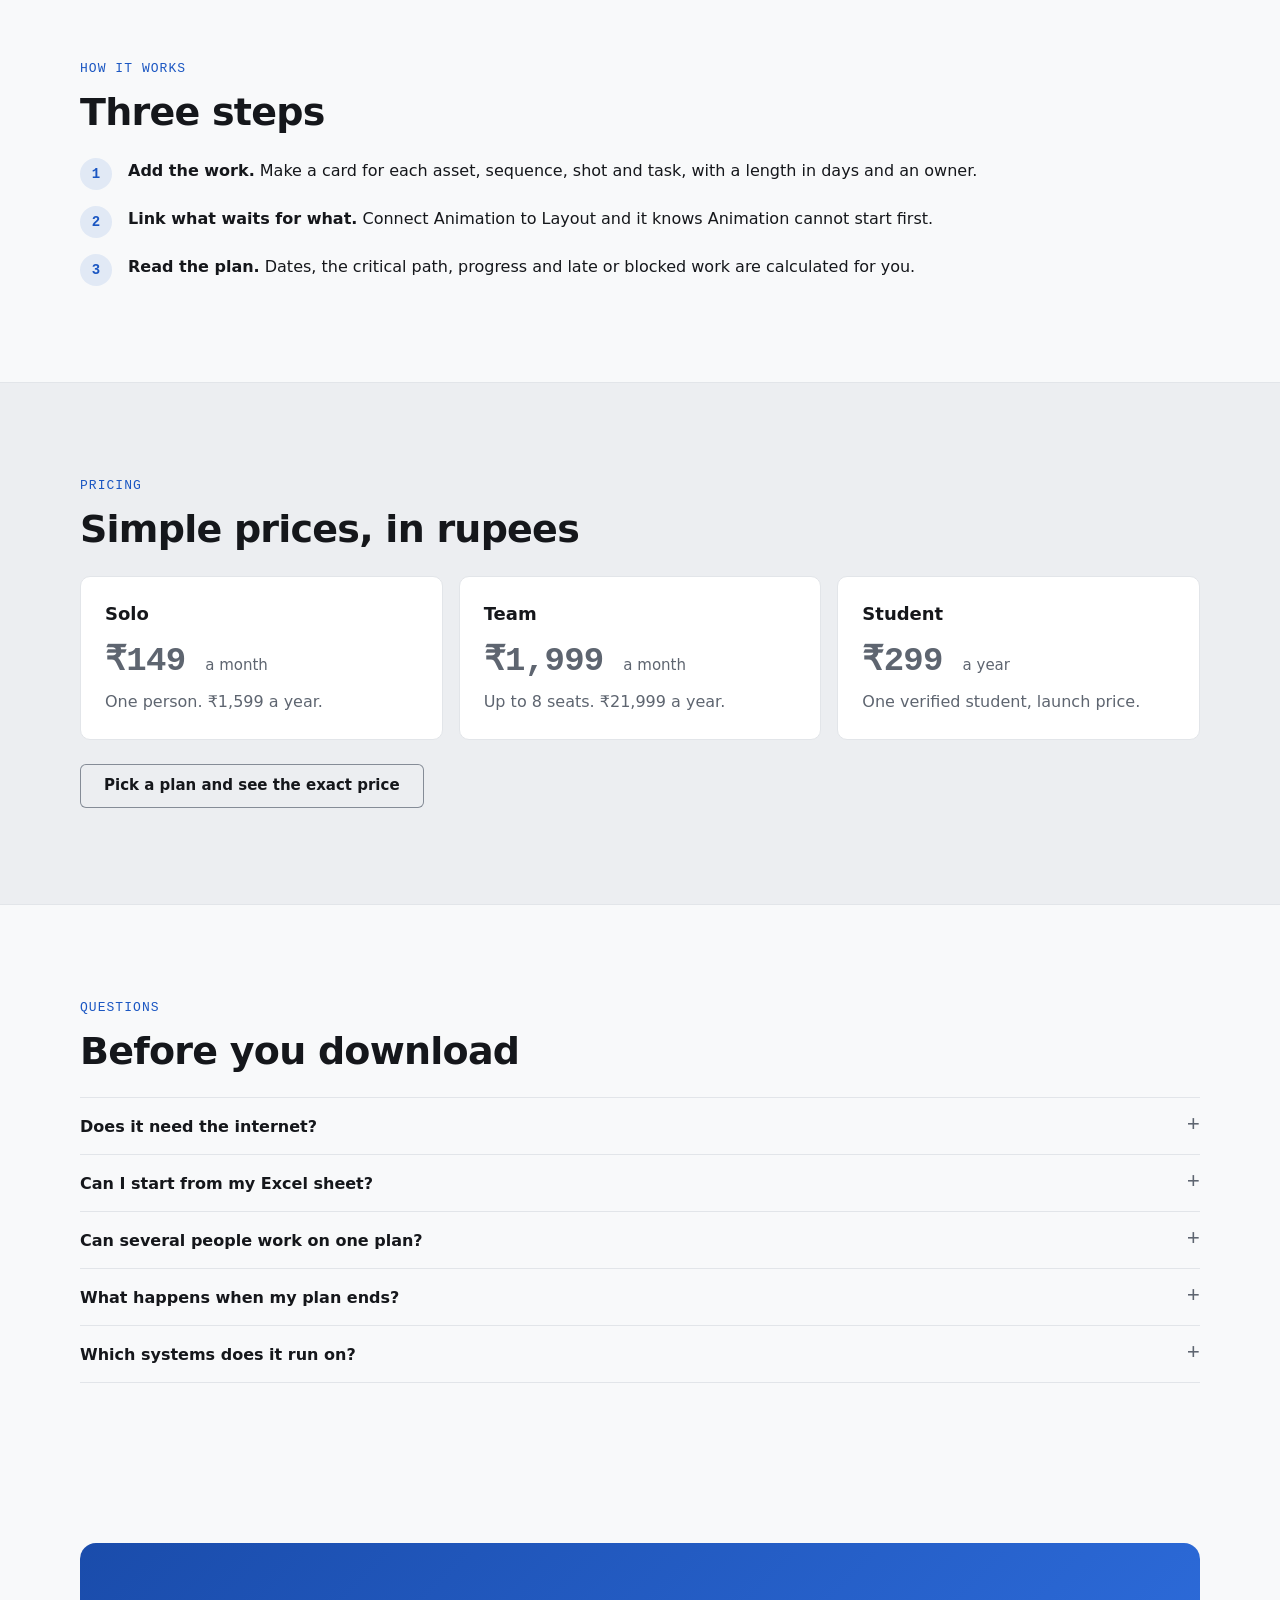
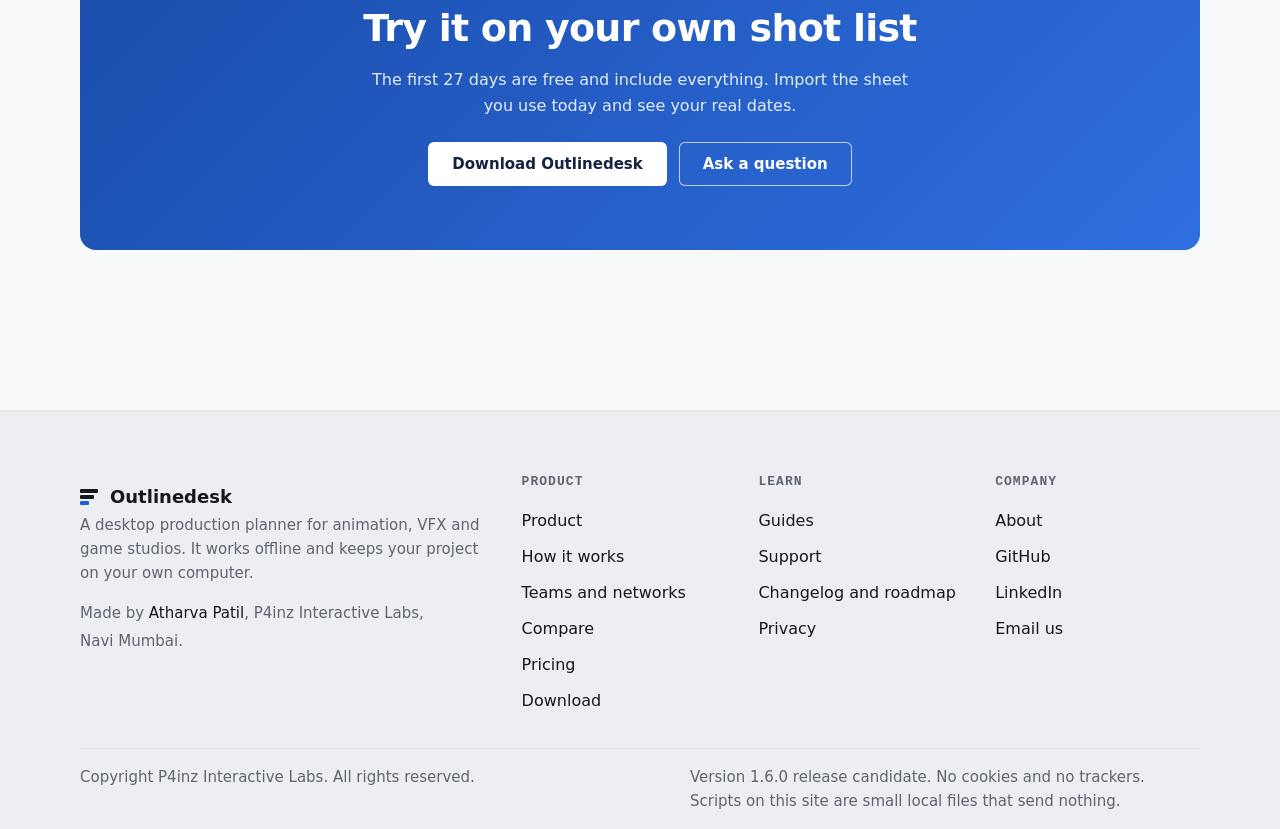
==== commit 18c8a901: "site: full redesign of every page, live schedule demo, Teams page, hardened policy, SEO files Co-Aut" ====
--- a/docs/index.html
+++ b/docs/index.html
@@ -1,10 +1,11 @@
 <!doctype html>
 <html lang="en"><head><meta charset="utf-8"><meta name="viewport" content="width=device-width, initial-scale=1">
 <title>Outlinedesk, production planning for animation, VFX and games</title><meta name="description" content="Say what waits for what. Outlinedesk works out the dates, the critical path, progress and risks for your animation, VFX or game production, offline, in your own files."><meta name="color-scheme" content="light dark">
-<meta property="og:title" content="Outlinedesk, production planning for animation, VFX and games"><meta property="og:description" content="Dates, critical path, progress and risks, calculated from what waits for what. Offline, in your own files.">
-<link rel="stylesheet" href="style.css?v=202611030809"><link rel="stylesheet" href="system.css?v=202611030809"></head>
+<meta http-equiv="Content-Security-Policy" content="default-src 'none'; script-src 'self'; style-src 'self'; img-src 'self' data:; font-src 'self'; connect-src 'none'; form-action 'none'; base-uri 'none'; object-src 'none'"><meta name="referrer" content="no-referrer">
+<meta property="og:title" content="Outlinedesk, production planning for animation, VFX and games"><meta property="og:description" content="Say what waits for what. Outlinedesk works out the dates, the critical path, progress and risks for your animation, VFX or game production, offline, in your own files."><meta property="og:type" content="website"><meta property="og:image" content="https://p4inz-code.github.io/outlinedesk/img/og.jpg"><meta name="twitter:card" content="summary_large_image">
+<link rel="canonical" href="https://p4inz-code.github.io/outlinedesk/"><meta property="og:url" content="https://p4inz-code.github.io/outlinedesk/"><meta property="og:site_name" content="Outlinedesk"><meta name="theme-color" content="#1f5fd1"><meta name="author" content="Atharva Patil"><link rel="manifest" href="manifest.webmanifest"><link rel="icon" href="favicon.svg" type="image/svg+xml"><link rel="stylesheet" href="style.css?v=202611032121"><link rel="stylesheet" href="system.css?v=202611032121"><script type="application/ld+json">{"@context":"https://schema.org","@graph":[{"@type":"Organization","name":"P4inz Interactive Labs","url":"https://atharvapatil.tech","logo":"https://p4inz-code.github.io/outlinedesk/favicon.svg","email":"atharva.patil.cg@gmail.com","address":{"@type":"PostalAddress","addressLocality":"Navi Mumbai","addressCountry":"IN"},"sameAs":["https://atharvapatil.tech","https://github.com/p4inz-code","https://www.linkedin.com/in/p4inz"]},{"@type":"SoftwareApplication","name":"Outlinedesk","applicationCategory":"BusinessApplication","operatingSystem":"Windows, Linux","softwareVersion":"1.6.0","description":"Offline production planner for animation, VFX and game studios.","url":"https://p4inz-code.github.io/outlinedesk/","image":"https://p4inz-code.github.io/outlinedesk/img/og.jpg","author":{"@type":"Organization","name":"P4inz Interactive Labs","url":"https://atharvapatil.tech","logo":"https://p4inz-code.github.io/outlinedesk/favicon.svg","email":"atharva.patil.cg@gmail.com","address":{"@type":"PostalAddress","addressLocality":"Navi Mumbai","addressCountry":"IN"},"sameAs":["https://atharvapatil.tech","https://github.com/p4inz-code","https://www.linkedin.com/in/p4inz"]},"offers":{"@type":"Offer","price":"149","priceCurrency":"INR","description":"Solo plan per month, after a free 27 day trial"}},{"@type":"WebSite","name":"Outlinedesk","url":"https://p4inz-code.github.io/outlinedesk/","publisher":{"@type":"Organization","name":"P4inz Interactive Labs","url":"https://atharvapatil.tech","logo":"https://p4inz-code.github.io/outlinedesk/favicon.svg","email":"atharva.patil.cg@gmail.com","address":{"@type":"PostalAddress","addressLocality":"Navi Mumbai","addressCountry":"IN"},"sameAs":["https://atharvapatil.tech","https://github.com/p4inz-code","https://www.linkedin.com/in/p4inz"]}}]}</script></head>
 <body><a class="skip" href="#main">Skip to content</a>
-<header class="sx-top"><div class="sx-wrap sx-bar"><a class="sx-brand" href="index.html"><span class="mark" aria-hidden="true"><i></i><i></i><i></i></span>Outlinedesk</a><nav class="sx-nav" aria-label="Main"><a href="index.html" aria-current="page">Home</a><a href="pricing.html">Pricing</a><a href="download.html">Download</a><a href="support.html">Support</a><a href="privacy.html">Privacy</a></nav><a class="sx-btn sx-sm sx-act" href="download.html">Download</a></div></header>
+<header class="sx-top"><div class="sx-wrap sx-bar"><a class="sx-brand" href="index.html"><span class="mark" aria-hidden="true"><i></i><i></i><i></i></span>Outlinedesk</a><nav class="sx-nav" aria-label="Main"><a href="product.html">Product</a><a href="teams.html">Teams</a><a href="pricing.html">Pricing</a><a href="download.html">Download</a><a href="support.html">Support</a></nav><a class="sx-btn sx-sm sx-act" href="download.html">Download</a></div></header>
 <main id="main">
 <section class="sx-wrap sx-hero2"><p class="sx-eyebrow">Production planning for animation, VFX and game studios</p>
 <h1 class="sx-h1">Plan the whole production. See what slips, and why.</h1>
@@ -59,9 +60,9 @@
 <section class="sx-wrap sx-section sx-tight"><div class="sx-ctaband"><h2 class="sx-h2">Try it on your own shot list</h2><p>The first 27 days are free and include everything. Import the sheet you use today and see your real dates.</p><div class="sx-actions"><a class="sx-btn" href="download.html">Download Outlinedesk</a><a class="sx-btn sx-2" href="support.html">Ask a question</a></div></div></section>
 </main>
 <footer class="sx-foot"><div class="sx-wrap"><div class="sx-cols">
-<div><a class="sx-brand" href="index.html"><span class="mark" aria-hidden="true"><i></i><i></i><i></i></span>Outlinedesk</a><p>A desktop production planner for animation, VFX and game studios. It works offline and keeps your project on your own computer.</p><p>Made by <a href="https://atharvapatil.tech">Atharva Patil</a>, P4inz Interactive Labs, Navi Mumbai.</p></div>
-<div><h2>Product</h2><ul><li><a href="index.html">Home</a></li><li><a href="pricing.html">Pricing</a></li><li><a href="download.html">Download</a></li></ul></div>
-<div><h2>Help</h2><ul><li><a href="support.html">Support</a></li><li><a href="privacy.html">Privacy</a></li><li><a href="mailto:atharva.patil.cg@gmail.com">Email us</a></li></ul></div>
-<div><h2>Elsewhere</h2><ul><li><a href="https://github.com/p4inz-code">GitHub</a></li><li><a href="https://www.linkedin.com/in/p4inz">LinkedIn</a></li><li><a href="https://atharvapatil.tech">Maker's website</a></li></ul></div>
+<div><a class="sx-brand" href="index.html"><span class="mark" aria-hidden="true"><i></i><i></i><i></i></span>Outlinedesk</a><p>A desktop production planner for animation, VFX and game studios. It works offline and keeps your project on your own computer.</p><p>Made by <a href="https://atharvapatil.tech" rel="noopener noreferrer">Atharva Patil</a>, P4inz Interactive Labs, Navi Mumbai.</p></div>
+<div><h2>Product</h2><ul><li><a href="product.html">Product</a></li><li><a href="how-it-works.html">How it works</a></li><li><a href="teams.html">Teams and networks</a></li><li><a href="compare.html">Compare</a></li><li><a href="pricing.html">Pricing</a></li><li><a href="download.html">Download</a></li></ul></div>
+<div><h2>Learn</h2><ul><li><a href="docs.html">Guides</a></li><li><a href="support.html">Support</a></li><li><a href="changelog.html">Changelog and roadmap</a></li><li><a href="privacy.html">Privacy</a></li></ul></div>
+<div><h2>Company</h2><ul><li><a href="about.html">About</a></li><li><a href="https://github.com/p4inz-code" rel="noopener noreferrer">GitHub</a></li><li><a href="https://www.linkedin.com/in/p4inz" rel="noopener noreferrer">LinkedIn</a></li><li><a href="mailto:atharva.patil.cg@gmail.com">Email us</a></li></ul></div>
 </div><div class="sx-legal"><p>Copyright P4inz Interactive Labs. All rights reserved.</p><p>Version 1.6.0 release candidate. No cookies and no trackers. Scripts on this site are small local files that send nothing.</p></div></div></footer>
 </body></html>
--- a/docs/system.css
+++ b/docs/system.css
@@ -165,3 +165,108 @@
 .sx-acc summary::before{content:none;display:none}
 .sx-acc details>*:not(summary){margin:0;padding:0 var(--s7) var(--s4) 0}
 @media (min-width:901px){.sx-panels>*{grid-template-columns:minmax(0,.85fr) minmax(0,1.45fr)}}
+
+/* download page */
+.dl-grid{display:grid;grid-template-columns:repeat(2,minmax(0,1fr));gap:var(--s5);margin-top:var(--s5)}
+@media (max-width:860px){.dl-grid{grid-template-columns:1fr}}
+.dl-card{display:flex;flex-direction:column;gap:var(--s4)}
+.dl-card.mine{border-color:var(--accent);box-shadow:0 0 0 1px var(--accent) inset}
+.dl-head{display:flex;align-items:center;justify-content:space-between;gap:var(--s3);flex-wrap:wrap}
+.dl-head h2{margin:0;font-size:24px}
+.dl-facts{margin:0;display:grid;gap:var(--s2)}
+.dl-facts>div{display:grid;grid-template-columns:72px minmax(0,1fr);gap:var(--s3)}
+.dl-facts dt{color:var(--muted);font-size:14px}.dl-facts dd{margin:0;overflow-wrap:anywhere}
+.dl-sha{display:grid;gap:var(--s2)}
+.dl-sha .sx-code code{white-space:normal;overflow-wrap:anywhere;word-break:break-all;font-size:12px}
+.dl-card .sx-steps code,.sx-code code{font-family:var(--mono)}
+.dl-card .sx-steps li{color:var(--muted)}
+.dl-card .sx-steps code{background:var(--chrome);padding:1px 6px;border-radius:4px;color:var(--text);overflow-wrap:anywhere}
+.dl-list{margin:0 0 var(--s5);padding-left:var(--s5);display:grid;gap:var(--s2);color:var(--muted)}
+.hash-check{margin-top:var(--s5);max-width:760px}
+.hash-check .lab{display:block;font-weight:600;margin-bottom:var(--s2)}
+.hash-row{display:flex;gap:var(--s3);flex-wrap:wrap}
+.hash-in{flex:1 1 320px;min-width:0;min-height:44px;padding:0 var(--s4);border:1px solid var(--line-strong);border-radius:var(--r1);background:var(--panel);color:var(--text);font:400 14px var(--mono)}
+.hash-in:focus-visible{outline:2px solid var(--focus);outline-offset:2px}
+.hash-result{margin-top:var(--s4)}
+.hash-result.ok{border-left-color:var(--done)}.hash-result.bad{border-left-color:var(--blocked)}
+.dl-grid>*,.hash-check,.sx-code{min-width:0}
+.sx-code{max-width:100%}
+[hidden]{display:none!important}
+
+/* fifth tab, single column panels, search field */
+.sx-tabs>input:nth-of-type(5):checked~.sx-tablist label:nth-child(5){background:var(--accent-btn,var(--accent));border-color:transparent;color:var(--on-accent)}
+.sx-tabs>input:nth-of-type(5):checked~.sx-panels>:nth-child(5){display:grid;animation:sx-rise .4s var(--ease) both}
+.sx-tabs>input:nth-of-type(5):focus-visible~.sx-tablist label:nth-child(5){outline:2px solid var(--focus);outline-offset:3px}
+.sx-panels1>*{grid-template-columns:minmax(0,1fr)}
+.sx-panels1 h3{font-size:22px}
+.sup-search{margin-top:var(--s6);max-width:560px}
+.sup-search .lab,.mail .lab{display:block;font-weight:600;margin:var(--s4) 0 var(--s2)}
+.sup-search .hash-in{width:100%;flex:none}
+.sx-eyebrow+.sx-h1{margin-top:var(--s2)}
+
+/* schedule demo */
+.demo,.priv{border:1px solid var(--line);border-radius:var(--r3);background:var(--panel);padding:var(--s5);box-shadow:var(--shadow)}
+.demo-head,.priv-head{display:flex;justify-content:space-between;align-items:flex-end;gap:var(--s4);flex-wrap:wrap}
+.demo-title{margin:var(--s2) 0 0;font-size:24px}
+.demo-sum{font-weight:600;padding:var(--s2) var(--s4);border-radius:999px;border:1px solid var(--line-strong)}
+.demo-sum.ok{color:var(--done);border-color:var(--done)}.demo-sum.bad{color:var(--blocked);border-color:var(--blocked)}
+.demo-help{color:var(--muted);margin:var(--s4) 0}
+.demo-rows{display:grid;gap:var(--s2)}
+.demo-row{display:grid;grid-template-columns:minmax(0,1.3fr) auto minmax(0,1.5fr) minmax(0,2fr);gap:var(--s4);align-items:center;padding:var(--s3) var(--s4);border:1px solid var(--line);border-radius:var(--r2);background:var(--bg)}
+.demo-row.crit{border-left:3px solid var(--accent)}
+.demo-name{display:grid;gap:2px;min-width:0}.demo-name span{font-size:14px;color:var(--muted)}
+.demo-step{display:inline-flex;align-items:center;gap:var(--s2)}
+.demo-btn{width:44px;height:44px;border:1px solid var(--line-strong);border-radius:var(--r1);background:var(--panel);color:var(--text);font:600 20px/1 var(--font);cursor:pointer;transition:background var(--d1)}
+.demo-btn:hover:not(:disabled){background:var(--fill)}.demo-btn:disabled{opacity:.4;cursor:default}
+.demo-btn:focus-visible{outline:2px solid var(--focus);outline-offset:2px}
+.demo-val{min-width:64px;text-align:center;font-family:var(--mono);font-size:14px}
+.demo-dates{font-family:var(--mono);font-size:14px;color:var(--muted)}
+.demo-bar{height:14px;background:var(--fill);border-radius:7px;overflow:hidden}
+.demo-bar i{display:block;height:100%;background:var(--accent);border-radius:7px;transition:margin var(--d3) var(--ease),width var(--d3) var(--ease)}
+.demo-row.late .demo-bar i{background:var(--blocked)}
+.demo-foot{display:flex;align-items:center;gap:var(--s4);flex-wrap:wrap;margin-top:var(--s4)}
+.demo-note{margin:0;color:var(--muted);font-size:14px}
+@media (max-width:900px){.demo-row{grid-template-columns:1fr auto}.demo-dates,.demo-bar{grid-column:1/-1}}
+@media (prefers-reduced-motion:reduce){.demo-bar i{transition:none}}
+
+/* privacy switch */
+.sx-switch{display:inline-flex;align-items:center;gap:var(--s3);min-height:44px;cursor:pointer;position:relative}
+.sx-switch input{position:absolute;opacity:0;width:44px;height:44px;margin:0;cursor:pointer}
+.sx-track{width:44px;height:26px;border-radius:13px;background:var(--line-strong);position:relative;transition:background var(--d2);flex:none}
+.sx-track i{position:absolute;top:3px;left:3px;width:20px;height:20px;border-radius:50%;background:#fff;transition:transform var(--d2) var(--ease)}
+.sx-switch input:checked~.sx-track{background:var(--accent)}.sx-switch input:checked~.sx-track i{transform:translateX(18px)}
+.sx-switch input:focus-visible~.sx-track{outline:2px solid var(--focus);outline-offset:3px}
+.sx-switch-label{font-weight:600}
+.priv .sx-scroll{margin-top:var(--s4)}
+
+/* teams diagram */
+.net{display:grid;grid-template-columns:minmax(0,1fr) auto minmax(0,1fr);gap:var(--s5);align-items:center;padding:var(--s5);border:1px solid var(--line);border-radius:var(--r3);background:var(--panel)}
+.net-col{display:grid;gap:var(--s3)}
+.net-box{border:1px solid var(--line-strong);border-radius:var(--r2);padding:var(--s3) var(--s4);background:var(--bg);display:grid;gap:2px}
+.net-box span{font-size:14px;color:var(--muted)}
+.net-folder{border-color:var(--accent);padding:var(--s4)}
+.net-folder ul{margin:var(--s2) 0;padding:0;list-style:none;font-family:var(--mono);font-size:14px;display:grid;gap:2px}
+.net-arrow{display:grid;gap:var(--s2);justify-items:center;font-size:12px;font-family:var(--mono);color:var(--muted);text-transform:uppercase;letter-spacing:.06em}
+.net-arrow i{width:64px;height:2px;background:var(--accent);position:relative}
+.net-arrow i::after{content:"";position:absolute;right:-1px;top:-4px;border-left:8px solid var(--accent);border-block:5px solid transparent}
+@media (max-width:820px){.net{grid-template-columns:1fr}.net-arrow{grid-auto-flow:column;justify-content:center}.net-arrow i{width:2px;height:32px}.net-arrow i::after{right:-4px;top:auto;bottom:-1px;border-left:5px solid transparent;border-right:5px solid transparent;border-top:8px solid var(--accent);border-bottom:0}}
+
+/* changelog, roadmap, docs, email builder */
+.rel{border:1px solid var(--line);border-radius:var(--r3);padding:var(--s5);background:var(--panel);margin-bottom:var(--s5)}
+.rel-head{display:flex;align-items:center;gap:var(--s3);flex-wrap:wrap;margin-bottom:var(--s3)}.rel-head h2{margin:0;font-size:24px}
+.rel-date{color:var(--muted);font-size:14px}
+.road{display:grid;grid-template-columns:repeat(3,minmax(0,1fr));gap:var(--s4);margin-top:var(--s5)}
+.road ul{margin:0;padding-left:var(--s5);color:var(--muted);display:grid;gap:var(--s2)}
+@media (max-width:820px){.road{grid-template-columns:1fr}}
+.docs-grid{display:grid;grid-template-columns:repeat(2,minmax(0,1fr));gap:var(--s4)}
+.docs-grid .doc{display:flex;flex-direction:column;gap:var(--s2);text-decoration:none;color:inherit}
+.doc-go{margin-top:auto;color:var(--accent);font-weight:600;padding-top:var(--s2)}
+@media (max-width:700px){.docs-grid{grid-template-columns:1fr}}
+.mail{display:grid;grid-template-columns:repeat(2,minmax(0,1fr));gap:var(--s6);margin-top:var(--s5)}
+.mail .hash-in{width:100%;flex:none;padding:var(--s3) var(--s4);min-height:44px}
+.mail-ta{min-height:140px;resize:vertical;font:inherit;line-height:1.5}
+.mail-out .sx-actions{margin-top:var(--s4)}
+@media (max-width:820px){.mail{grid-template-columns:1fr}}
+.two-col{display:grid;grid-template-columns:repeat(2,minmax(0,1fr));gap:var(--s7)}
+@media (max-width:900px){.two-col{grid-template-columns:1fr;gap:var(--s6)}}
+.two-col>*{min-width:0}.sx-steps li{min-width:0;overflow-wrap:anywhere}
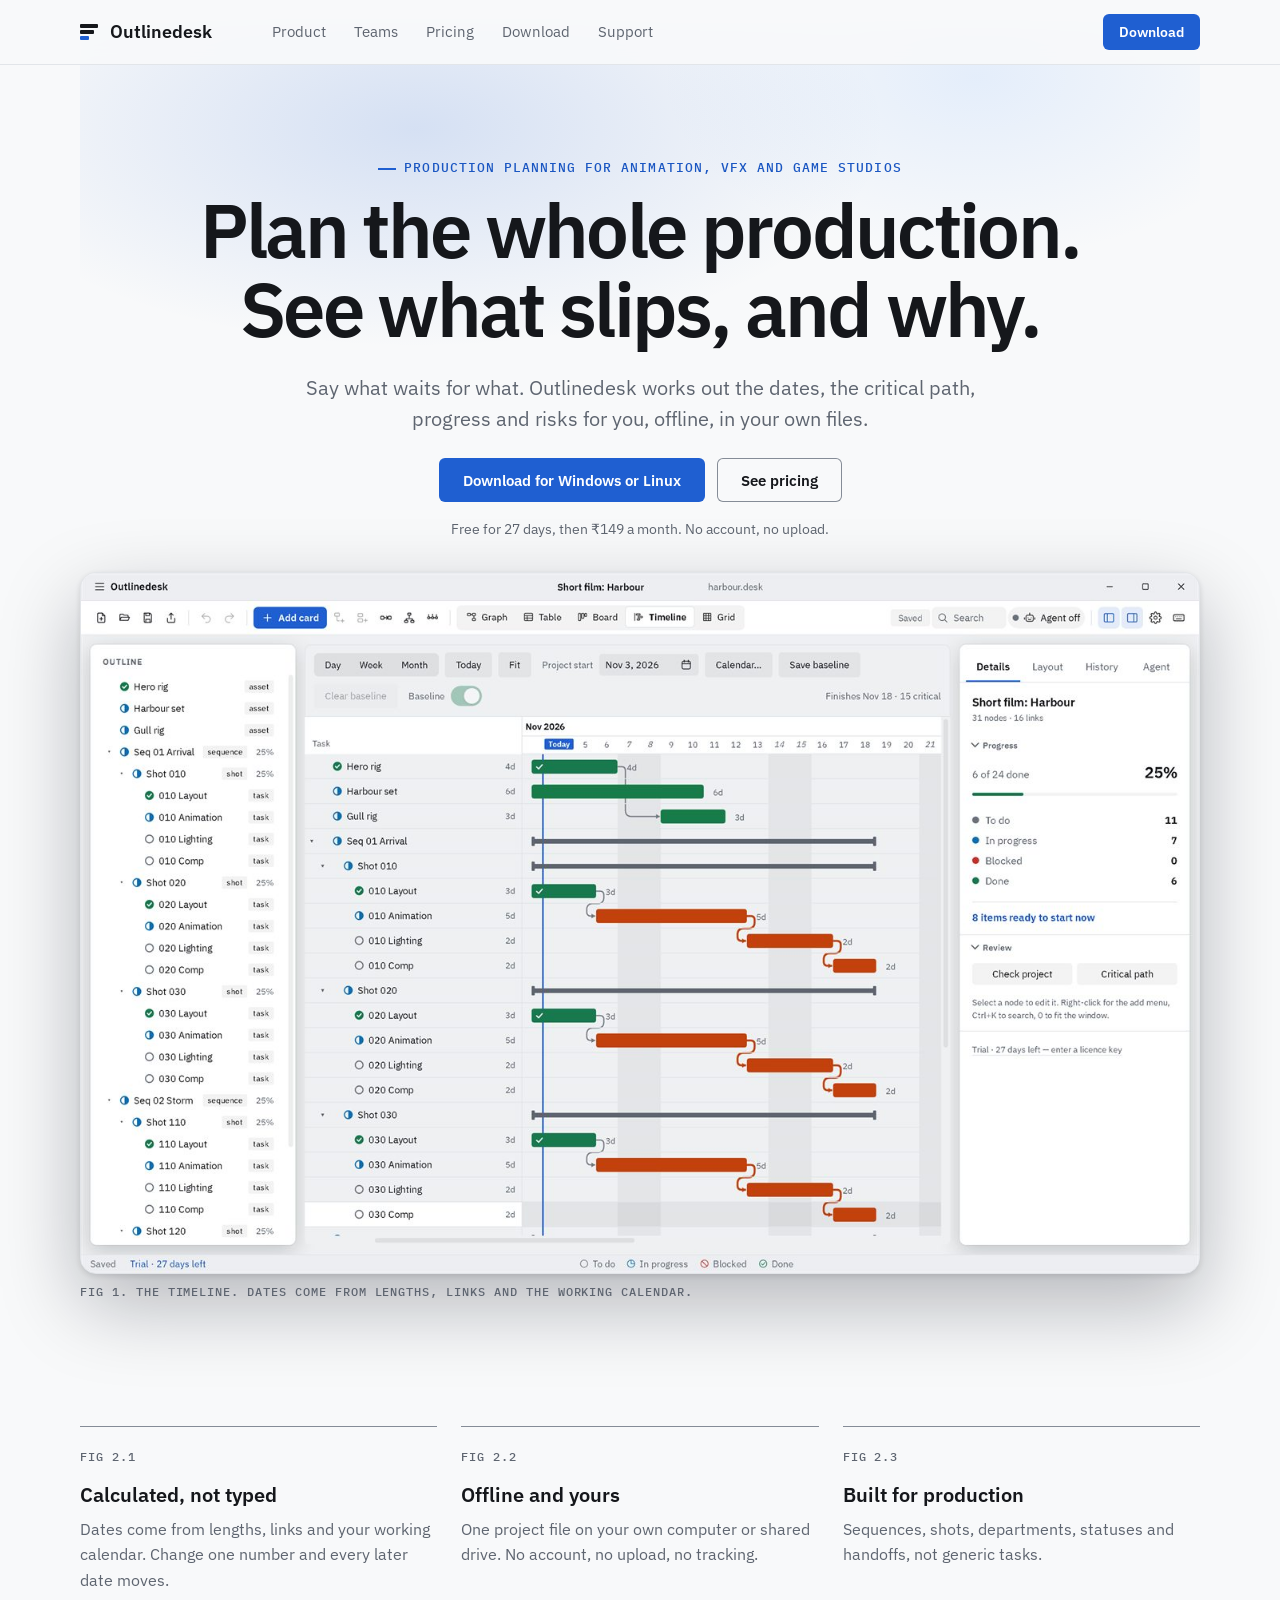
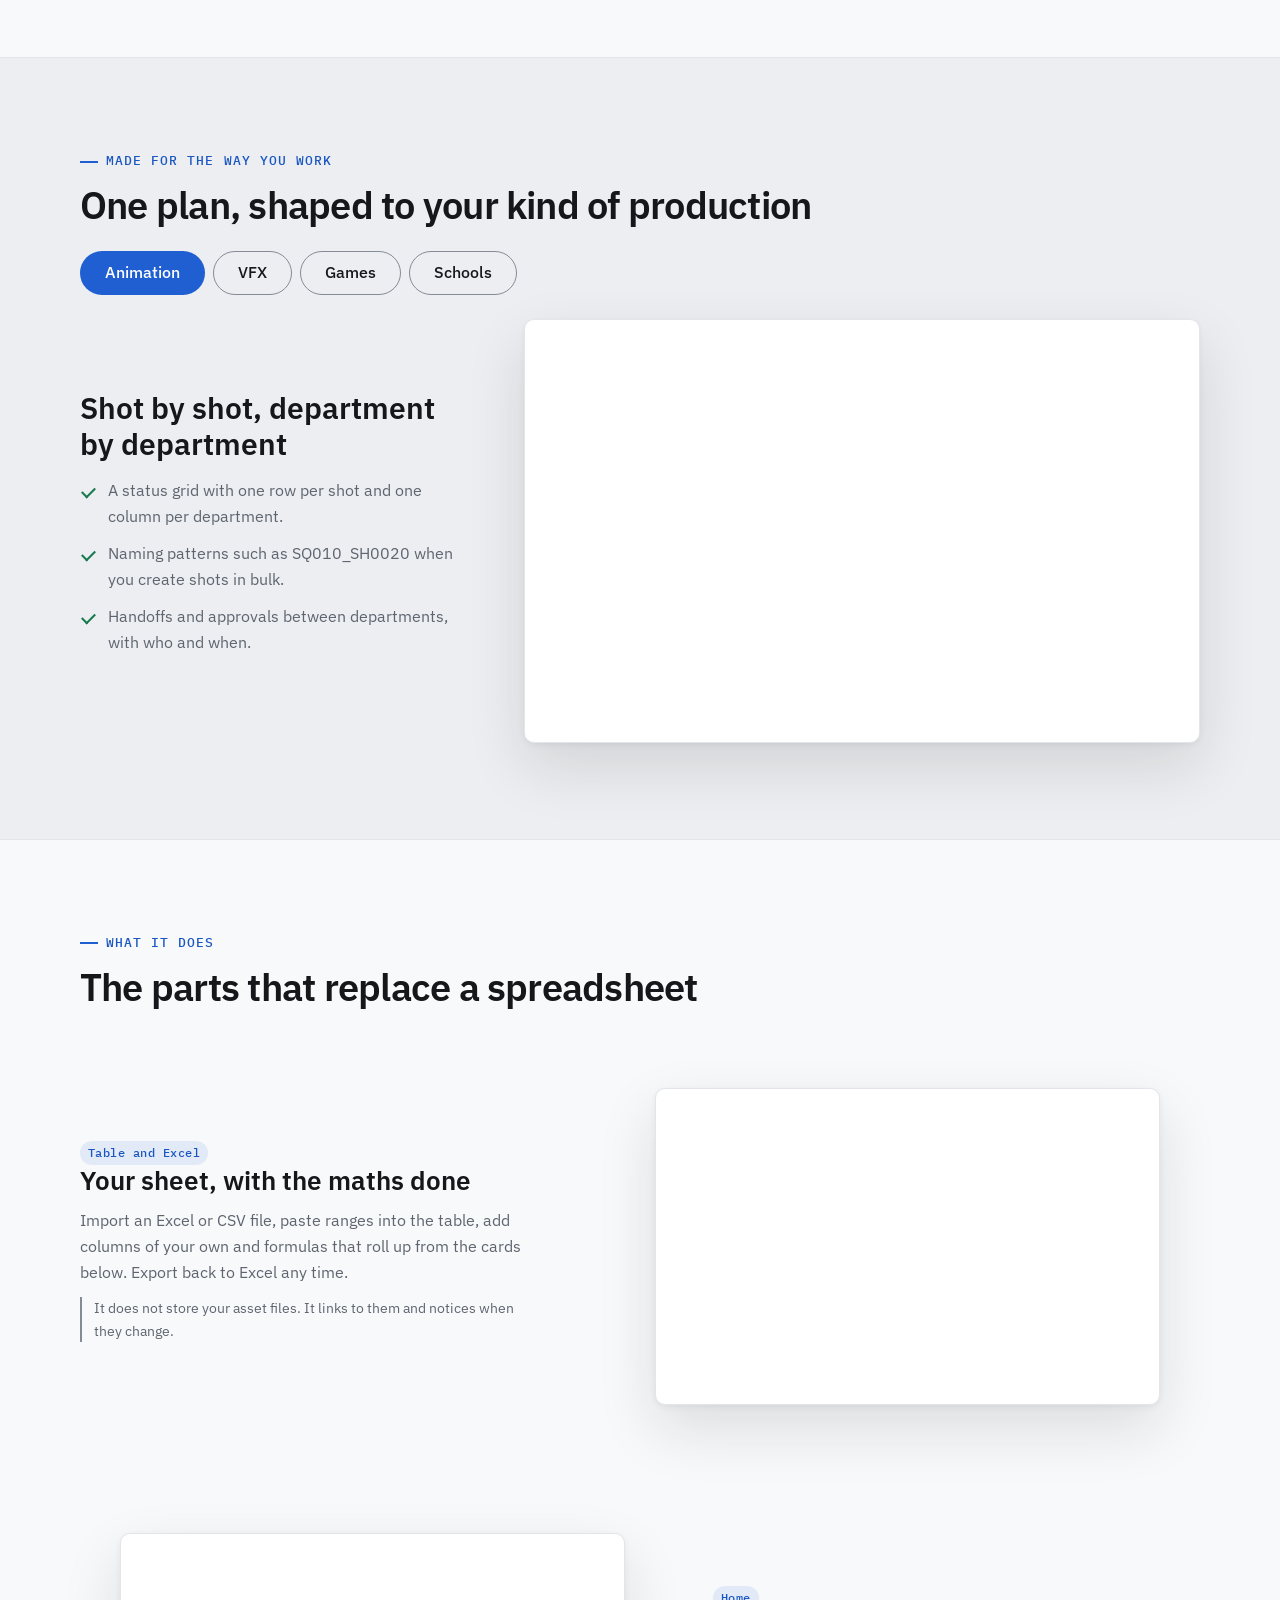
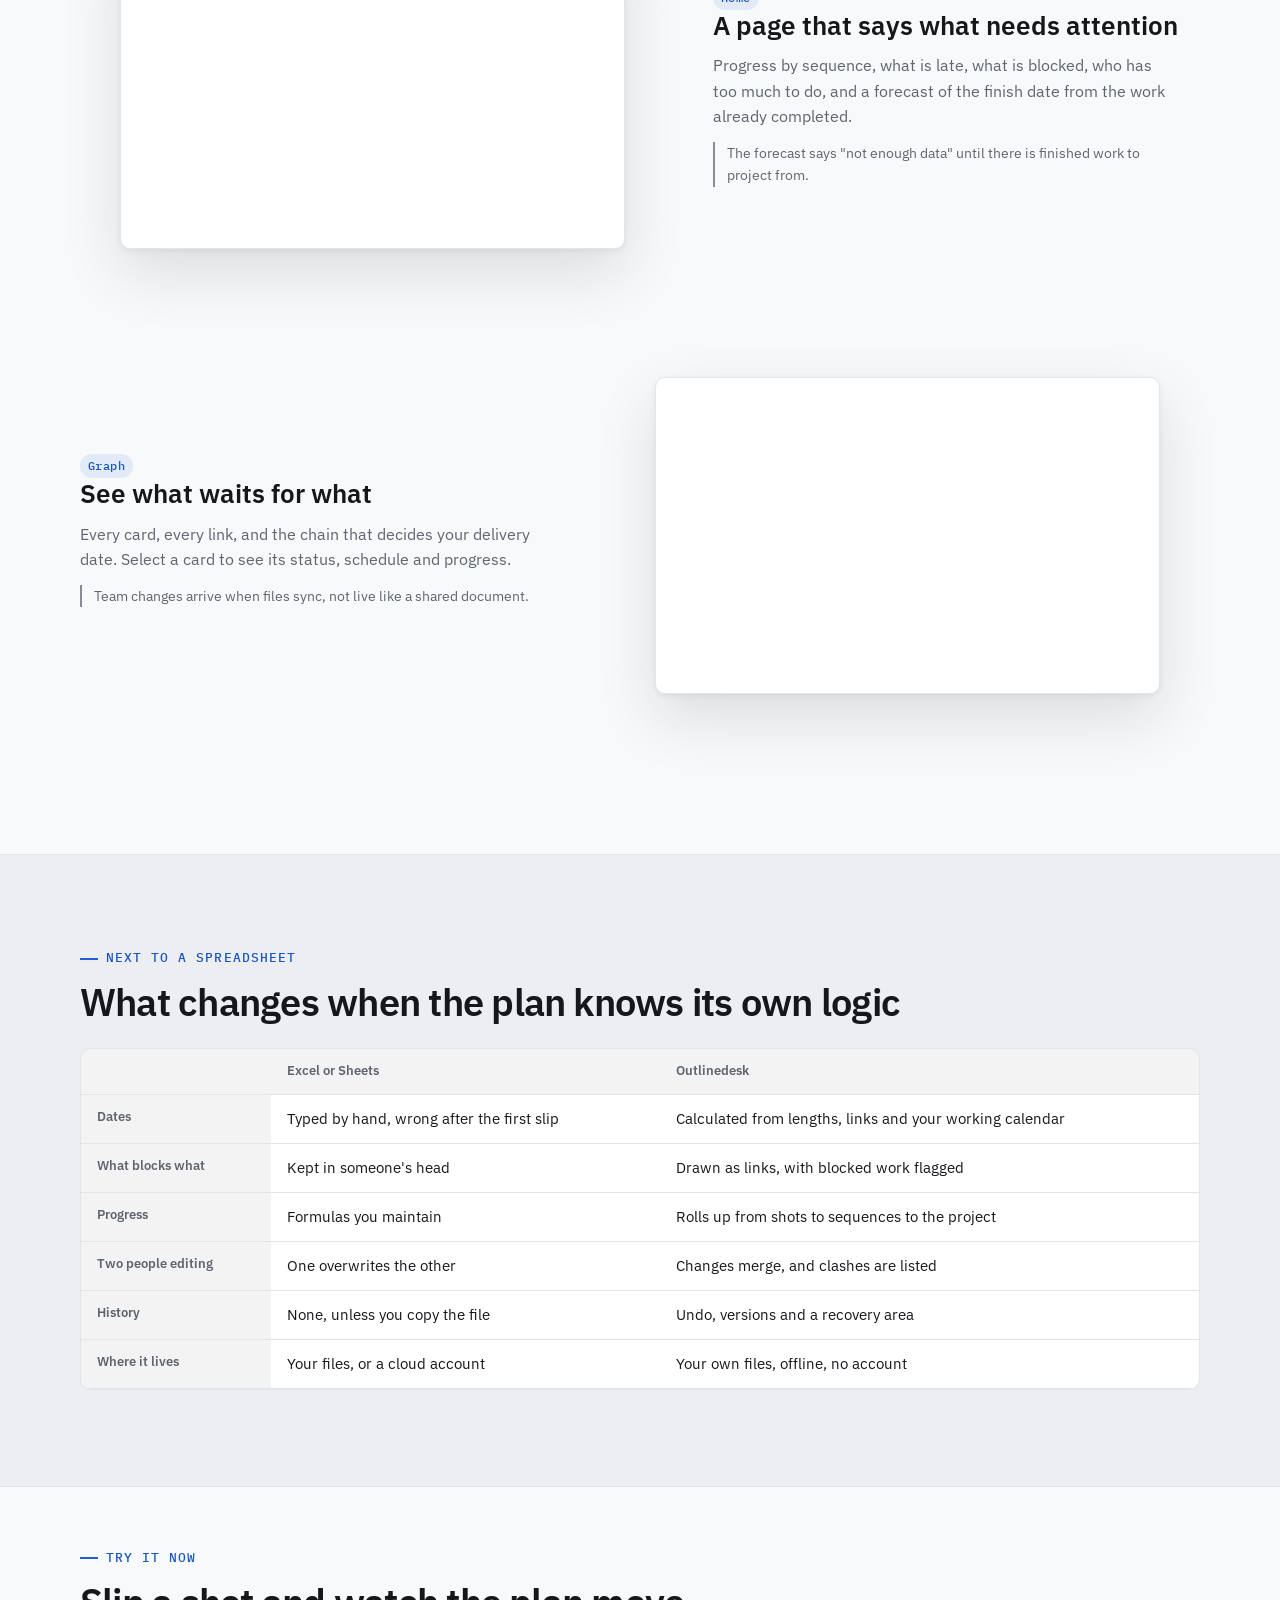
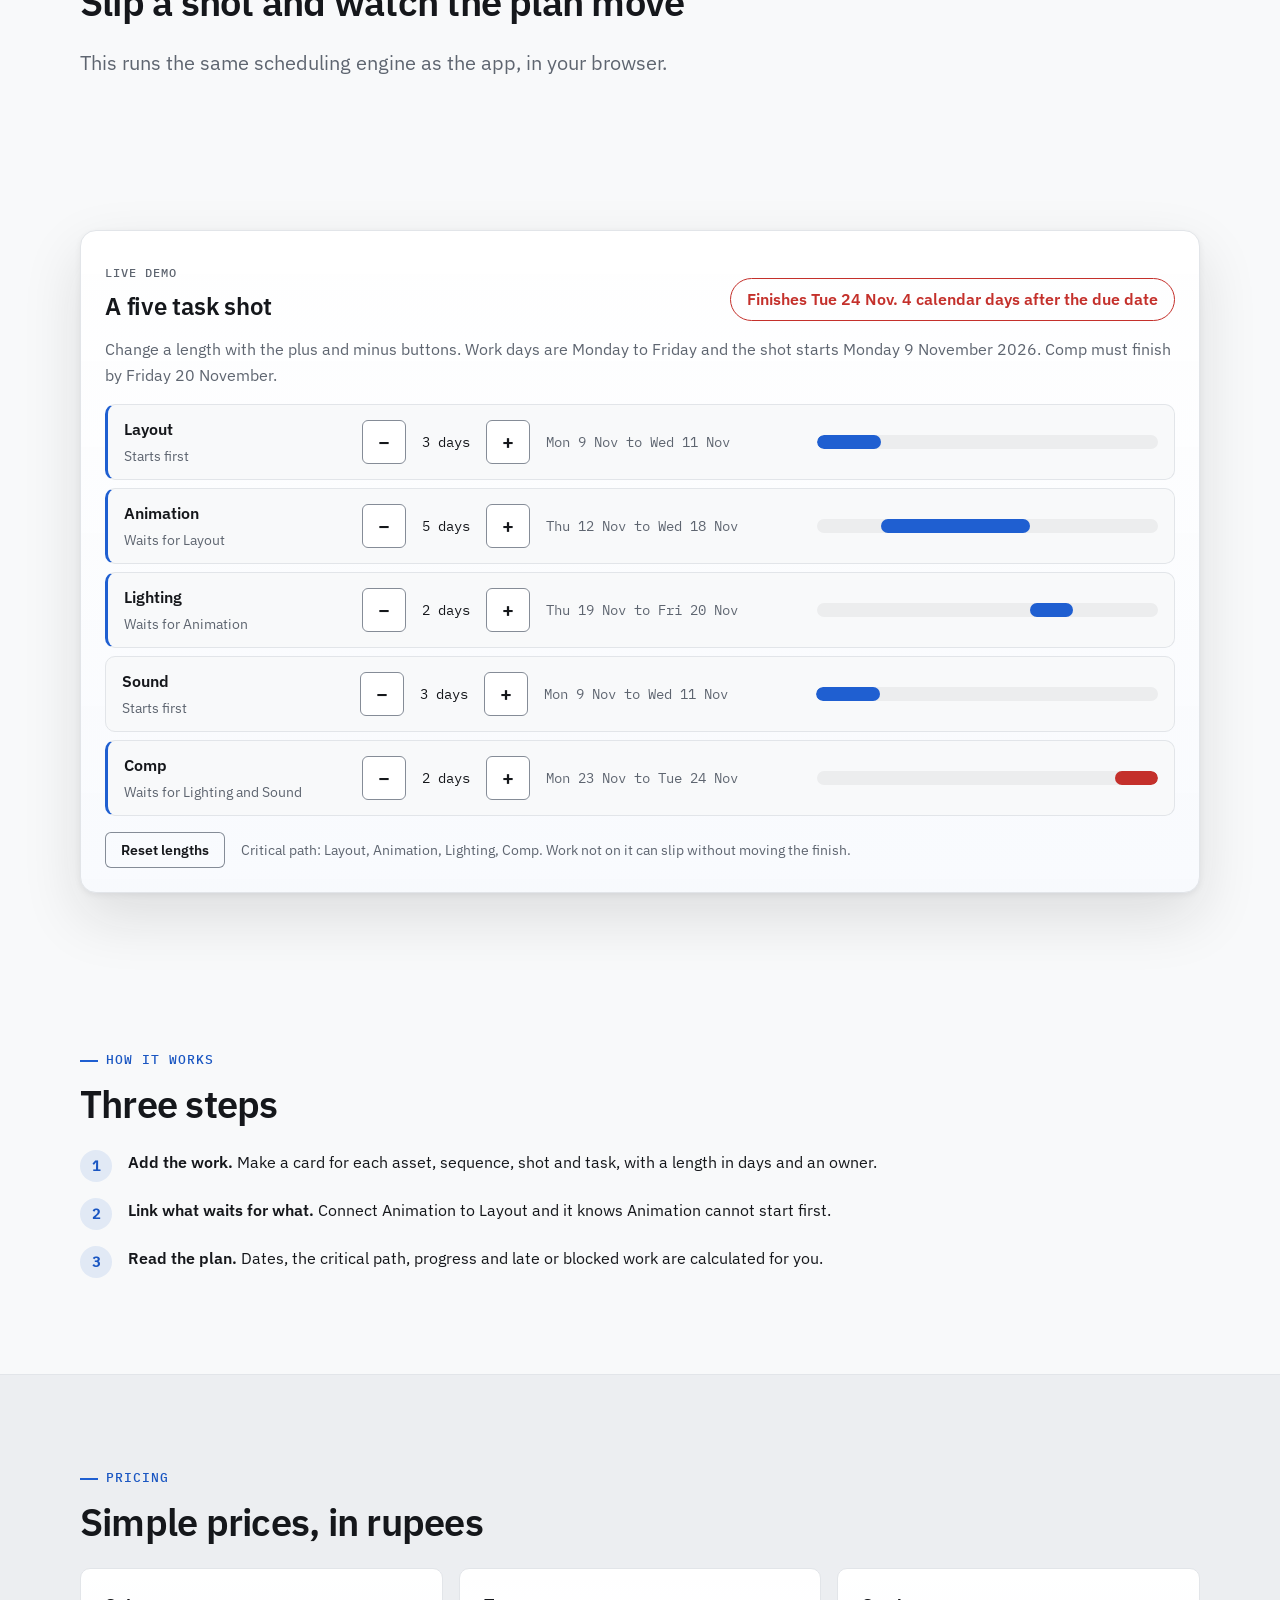
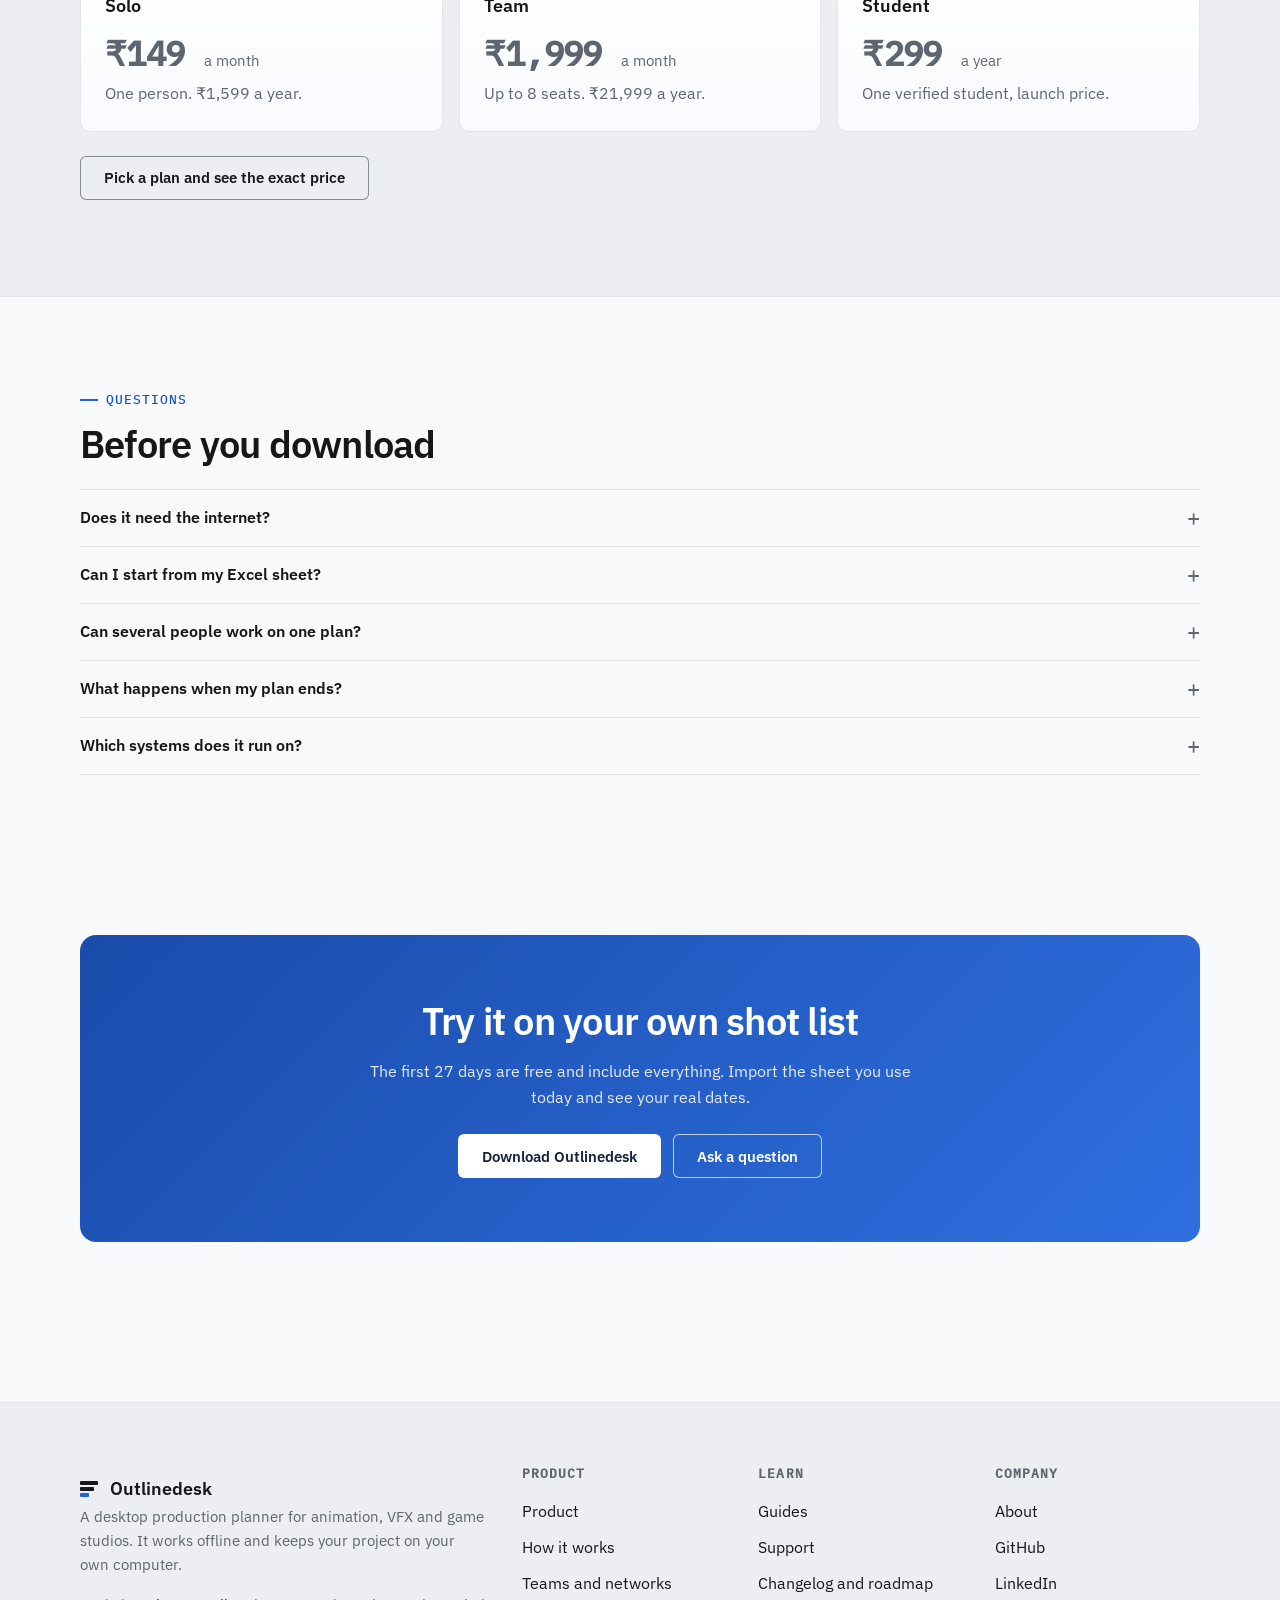
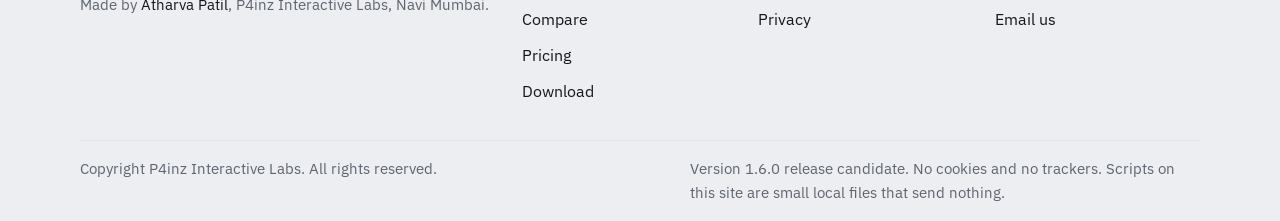
==== commit 95f1537b: "site: fonts served from the site, live demo on the home page, pricing restyle Co-Authored-By: Claude" ====
--- a/docs/index.html
+++ b/docs/index.html
@@ -3,7 +3,7 @@
 <title>Outlinedesk, production planning for animation, VFX and games</title><meta name="description" content="Say what waits for what. Outlinedesk works out the dates, the critical path, progress and risks for your animation, VFX or game production, offline, in your own files."><meta name="color-scheme" content="light dark">
 <meta http-equiv="Content-Security-Policy" content="default-src 'none'; script-src 'self'; style-src 'self'; img-src 'self' data:; font-src 'self'; connect-src 'none'; form-action 'none'; base-uri 'none'; object-src 'none'"><meta name="referrer" content="no-referrer">
 <meta property="og:title" content="Outlinedesk, production planning for animation, VFX and games"><meta property="og:description" content="Say what waits for what. Outlinedesk works out the dates, the critical path, progress and risks for your animation, VFX or game production, offline, in your own files."><meta property="og:type" content="website"><meta property="og:image" content="https://p4inz-code.github.io/outlinedesk/img/og.jpg"><meta name="twitter:card" content="summary_large_image">
-<link rel="canonical" href="https://p4inz-code.github.io/outlinedesk/"><meta property="og:url" content="https://p4inz-code.github.io/outlinedesk/"><meta property="og:site_name" content="Outlinedesk"><meta name="theme-color" content="#1f5fd1"><meta name="author" content="Atharva Patil"><link rel="manifest" href="manifest.webmanifest"><link rel="icon" href="favicon.svg" type="image/svg+xml"><link rel="stylesheet" href="style.css?v=202611032121"><link rel="stylesheet" href="system.css?v=202611032121"><script type="application/ld+json">{"@context":"https://schema.org","@graph":[{"@type":"Organization","name":"P4inz Interactive Labs","url":"https://atharvapatil.tech","logo":"https://p4inz-code.github.io/outlinedesk/favicon.svg","email":"atharva.patil.cg@gmail.com","address":{"@type":"PostalAddress","addressLocality":"Navi Mumbai","addressCountry":"IN"},"sameAs":["https://atharvapatil.tech","https://github.com/p4inz-code","https://www.linkedin.com/in/p4inz"]},{"@type":"SoftwareApplication","name":"Outlinedesk","applicationCategory":"BusinessApplication","operatingSystem":"Windows, Linux","softwareVersion":"1.6.0","description":"Offline production planner for animation, VFX and game studios.","url":"https://p4inz-code.github.io/outlinedesk/","image":"https://p4inz-code.github.io/outlinedesk/img/og.jpg","author":{"@type":"Organization","name":"P4inz Interactive Labs","url":"https://atharvapatil.tech","logo":"https://p4inz-code.github.io/outlinedesk/favicon.svg","email":"atharva.patil.cg@gmail.com","address":{"@type":"PostalAddress","addressLocality":"Navi Mumbai","addressCountry":"IN"},"sameAs":["https://atharvapatil.tech","https://github.com/p4inz-code","https://www.linkedin.com/in/p4inz"]},"offers":{"@type":"Offer","price":"149","priceCurrency":"INR","description":"Solo plan per month, after a free 27 day trial"}},{"@type":"WebSite","name":"Outlinedesk","url":"https://p4inz-code.github.io/outlinedesk/","publisher":{"@type":"Organization","name":"P4inz Interactive Labs","url":"https://atharvapatil.tech","logo":"https://p4inz-code.github.io/outlinedesk/favicon.svg","email":"atharva.patil.cg@gmail.com","address":{"@type":"PostalAddress","addressLocality":"Navi Mumbai","addressCountry":"IN"},"sameAs":["https://atharvapatil.tech","https://github.com/p4inz-code","https://www.linkedin.com/in/p4inz"]}}]}</script></head>
+<link rel="canonical" href="https://p4inz-code.github.io/outlinedesk/"><meta property="og:url" content="https://p4inz-code.github.io/outlinedesk/"><meta property="og:site_name" content="Outlinedesk"><meta name="theme-color" content="#1f5fd1"><meta name="author" content="Atharva Patil"><link rel="manifest" href="manifest.webmanifest"><link rel="icon" href="favicon.svg" type="image/svg+xml"><link rel="stylesheet" href="style.css?v=202611032230"><link rel="stylesheet" href="system.css?v=202611032230"><link rel="preload" href="fonts/ibm-plex-sans-latin-400-normal.woff2" as="font" type="font/woff2" crossorigin><link rel="preload" href="fonts/ibm-plex-sans-latin-600-normal.woff2" as="font" type="font/woff2" crossorigin><script src="schedule.js?v=202611032230" defer></script><script src="demo.js?v=202611032230" defer></script><script src="protect.js?v=202611032230" defer></script><script type="application/ld+json">{"@context":"https://schema.org","@graph":[{"@type":"Organization","name":"P4inz Interactive Labs","url":"https://atharvapatil.tech","logo":"https://p4inz-code.github.io/outlinedesk/favicon.svg","email":"atharva.patil.cg@gmail.com","address":{"@type":"PostalAddress","addressLocality":"Navi Mumbai","addressCountry":"IN"},"sameAs":["https://atharvapatil.tech","https://github.com/p4inz-code","https://www.linkedin.com/in/p4inz"]},{"@type":"SoftwareApplication","name":"Outlinedesk","applicationCategory":"BusinessApplication","operatingSystem":"Windows, Linux","softwareVersion":"1.6.0","description":"Offline production planner for animation, VFX and game studios.","url":"https://p4inz-code.github.io/outlinedesk/","image":"https://p4inz-code.github.io/outlinedesk/img/og.jpg","author":{"@type":"Organization","name":"P4inz Interactive Labs","url":"https://atharvapatil.tech","logo":"https://p4inz-code.github.io/outlinedesk/favicon.svg","email":"atharva.patil.cg@gmail.com","address":{"@type":"PostalAddress","addressLocality":"Navi Mumbai","addressCountry":"IN"},"sameAs":["https://atharvapatil.tech","https://github.com/p4inz-code","https://www.linkedin.com/in/p4inz"]},"offers":{"@type":"Offer","price":"149","priceCurrency":"INR","description":"Solo plan per month, after a free 27 day trial"}},{"@type":"WebSite","name":"Outlinedesk","url":"https://p4inz-code.github.io/outlinedesk/","publisher":{"@type":"Organization","name":"P4inz Interactive Labs","url":"https://atharvapatil.tech","logo":"https://p4inz-code.github.io/outlinedesk/favicon.svg","email":"atharva.patil.cg@gmail.com","address":{"@type":"PostalAddress","addressLocality":"Navi Mumbai","addressCountry":"IN"},"sameAs":["https://atharvapatil.tech","https://github.com/p4inz-code","https://www.linkedin.com/in/p4inz"]}}]}</script></head>
 <body><a class="skip" href="#main">Skip to content</a>
 <header class="sx-top"><div class="sx-wrap sx-bar"><a class="sx-brand" href="index.html"><span class="mark" aria-hidden="true"><i></i><i></i><i></i></span>Outlinedesk</a><nav class="sx-nav" aria-label="Main"><a href="product.html">Product</a><a href="teams.html">Teams</a><a href="pricing.html">Pricing</a><a href="download.html">Download</a><a href="support.html">Support</a></nav><a class="sx-btn sx-sm sx-act" href="download.html">Download</a></div></header>
 <main id="main">
@@ -43,7 +43,11 @@
 <tr><th scope="row">History</th><td>None, unless you copy the file</td><td>Undo, versions and a recovery area</td></tr>
 <tr><th scope="row">Where it lives</th><td>Your files, or a cloud account</td><td>Your own files, offline, no account</td></tr></tbody></table></div></div></section>
 
-<section class="sx-wrap sx-section"><p class="sx-eyebrow">How it works</p><h2 class="sx-h2">Three steps</h2>
+<section class="sx-wrap sx-section sx-tight"><p class="sx-eyebrow">Try it now</p><h2 class="sx-h2">Slip a shot and watch the plan move</h2><p class="sx-lead">This runs the same scheduling engine as the app, in your browser.</p></section><section class="sx-wrap sx-section sx-tight"><div class="demo" id="demo" aria-label="Interactive schedule demo">
+<div class="demo-head"><div><p class="sx-fig">Live demo</p><h2 class="demo-title">A five task shot</h2></div><div class="demo-sum" id="demo-sum" aria-live="polite"></div></div>
+<p class="demo-help">Change a length with the plus and minus buttons. Work days are Monday to Friday and the shot starts Monday 9 November 2026. Comp must finish by Friday 20 November.</p>
+<div class="demo-rows" id="demo-rows"></div>
+<div class="demo-foot"><button class="sx-btn sx-2 sx-sm" type="button" id="demo-reset">Reset lengths</button><p class="demo-note" id="demo-note"></p></div></div></section><section class="sx-wrap sx-section"><p class="sx-eyebrow">How it works</p><h2 class="sx-h2">Three steps</h2>
 <ol class="sx-steps"><li><strong>Add the work.</strong> Make a card for each asset, sequence, shot and task, with a length in days and an owner.</li><li><strong>Link what waits for what.</strong> Connect Animation to Layout and it knows Animation cannot start first.</li><li><strong>Read the plan.</strong> Dates, the critical path, progress and late or blocked work are calculated for you.</li></ol></section>
 
 <section class="sx-band"><div class="sx-wrap sx-section"><p class="sx-eyebrow">Pricing</p><h2 class="sx-h2">Simple prices, in rupees</h2>
--- a/docs/system.css
+++ b/docs/system.css
@@ -1,3 +1,9 @@
+/* IBM Plex, served from this site (OFL licence in fonts/) */
+@font-face { font-family: "IBM Plex Sans"; font-style: normal; font-weight: 400; font-display: swap; src: url("fonts/ibm-plex-sans-latin-400-normal.woff2") format("woff2"); unicode-range: U+0000-00FF,U+0131,U+0152-0153,U+02BB-02BC,U+02C6,U+02DA,U+02DC,U+0304,U+0308,U+0329,U+2000-206F,U+20AC,U+2122,U+2191,U+2193,U+2212,U+2215,U+FEFF,U+FFFD; }
+@font-face { font-family: "IBM Plex Sans"; font-style: normal; font-weight: 500; font-display: swap; src: url("fonts/ibm-plex-sans-latin-500-normal.woff2") format("woff2"); unicode-range: U+0000-00FF,U+0131,U+0152-0153,U+02BB-02BC,U+02C6,U+02DA,U+02DC,U+0304,U+0308,U+0329,U+2000-206F,U+20AC,U+2122,U+2191,U+2193,U+2212,U+2215,U+FEFF,U+FFFD; }
+@font-face { font-family: "IBM Plex Sans"; font-style: normal; font-weight: 600; font-display: swap; src: url("fonts/ibm-plex-sans-latin-600-normal.woff2") format("woff2"); unicode-range: U+0000-00FF,U+0131,U+0152-0153,U+02BB-02BC,U+02C6,U+02DA,U+02DC,U+0304,U+0308,U+0329,U+2000-206F,U+20AC,U+2122,U+2191,U+2193,U+2212,U+2215,U+FEFF,U+FFFD; }
+@font-face { font-family: "IBM Plex Mono"; font-style: normal; font-weight: 400; font-display: swap; src: url("fonts/ibm-plex-mono-latin-400-normal.woff2") format("woff2"); unicode-range: U+0000-00FF,U+0131,U+0152-0153,U+02BB-02BC,U+02C6,U+02DA,U+02DC,U+0304,U+0308,U+0329,U+2000-206F,U+20AC,U+2122,U+2191,U+2193,U+2212,U+2215,U+FEFF,U+FFFD; }
+@font-face { font-family: "IBM Plex Mono"; font-style: normal; font-weight: 500; font-display: swap; src: url("fonts/ibm-plex-mono-latin-500-normal.woff2") format("woff2"); unicode-range: U+0000-00FF,U+0131,U+0152-0153,U+02BB-02BC,U+02C6,U+02DA,U+02DC,U+0304,U+0308,U+0329,U+2000-206F,U+20AC,U+2122,U+2191,U+2193,U+2212,U+2215,U+FEFF,U+FFFD; }
 /* Outlinedesk site design system, layer 2. Tokens and components used by every redesigned page.
    Colours come from the theme tokens in style.css (light and dark). Components are prefixed sx- so they never collide with older rules.
    Spacing scale 4 8 12 16 24 32 48 64 96. Type scale 12 14 16 18 20 24 32 44 56. Radius 6 10 16. Motion 120 200 320 ms. */
@@ -270,3 +276,34 @@
 .two-col{display:grid;grid-template-columns:repeat(2,minmax(0,1fr));gap:var(--s7)}
 @media (max-width:900px){.two-col{grid-template-columns:1fr;gap:var(--s6)}}
 .two-col>*{min-width:0}.sx-steps li{min-width:0;overflow-wrap:anywhere}
+
+/* pricing board polish: three even cards, the middle one lifted and labelled */
+.sx-wrap.types{grid-template-columns:minmax(0,1fr) minmax(0,1.18fr) minmax(0,1fr);gap:var(--s5);align-items:stretch;padding-top:var(--s2)}
+@media (max-width:980px){.sx-wrap.types{grid-template-columns:1fr}}
+.types .ptype{position:relative;padding:var(--s6) var(--s5);border-radius:var(--r3);gap:var(--s3);overflow:hidden;background:linear-gradient(180deg,var(--panel),color-mix(in srgb,var(--panel) 94%,var(--accent)))}
+.types .ptype::before{content:"";position:absolute;inset:0 0 auto 0;height:3px;background:var(--line-strong);transition:background var(--d2)}
+.types .ptype:hover::before{background:var(--brand-grad)}
+.types .ptype h2{font-size:22px}
+.types .ptype-main{box-shadow:0 0 0 1px var(--accent) inset,0 18px 48px -24px color-mix(in srgb,var(--accent) 55%,transparent);transform:translateY(-8px)}
+.types .ptype-main:hover{transform:translateY(-10px)}
+.types .ptype-main::before{background:var(--brand-grad)}
+.types .ptype-main::after{content:"Most chosen";position:absolute;top:var(--s4);right:var(--s4);font:600 12px/1 var(--mono);letter-spacing:.06em;text-transform:uppercase;color:var(--on-accent);background:var(--accent-btn,var(--accent));padding:6px 10px;border-radius:999px}
+@media (max-width:980px){.types .ptype-main{transform:none}.types .ptype-main:hover{transform:translateY(-2px)}}
+.types .big{font:600 44px/1.05 var(--font);letter-spacing:-.03em;font-variant-numeric:tabular-nums;margin-top:var(--s2)}
+.types .big .per{font-size:16px}
+.types .tick{list-style:none;margin:var(--s2) 0 0;padding:0;display:grid;gap:var(--s2)}
+.types .sub{margin-top:auto;border-top:1px solid var(--line);padding-top:var(--s4)}
+.types .sub h3{margin:0 0 var(--s2);font-size:15px}.types .sub p{margin:0;font-size:14px;color:var(--muted)}
+.types .rec{background:linear-gradient(135deg,var(--accent-soft),color-mix(in srgb,var(--accent-soft) 70%,var(--panel)));border:1px solid color-mix(in srgb,var(--accent) 30%,transparent);padding:var(--s4) var(--s5)}
+.types .chips button{min-height:44px}
+
+/* effects: a soft glow behind the hero, a sheen on primary buttons, and cards that follow the cursor with light */
+.sx-hero,.sx-hero2{position:relative;isolation:isolate}
+.sx-hero::before,.sx-hero2::before{content:"";position:absolute;inset:-40px 0 auto 0;height:520px;z-index:-1;background:radial-gradient(60% 60% at 30% 20%,color-mix(in srgb,var(--accent) 16%,transparent),transparent 70%),radial-gradient(40% 50% at 80% 10%,color-mix(in srgb,#6aa7ff 14%,transparent),transparent 70%);pointer-events:none}
+.sx-btn:not(.sx-2){position:relative;overflow:hidden}
+.sx-btn:not(.sx-2)::after{content:"";position:absolute;inset:0;background:linear-gradient(110deg,transparent 30%,rgba(255,255,255,.28) 50%,transparent 70%);transform:translateX(-120%);transition:transform .7s var(--ease)}
+.sx-btn:not(.sx-2):hover::after{transform:translateX(120%)}
+.sx-eyebrow::before{content:"";display:inline-block;width:18px;height:2px;background:var(--accent);margin-right:var(--s2);vertical-align:middle}
+.sx-card,.demo,.net,.rel{background-image:linear-gradient(180deg,transparent,color-mix(in srgb,var(--accent) 3%,transparent))}
+.sx-media img,.sx-stage img{-webkit-user-drag:none;user-select:none}
+@media (prefers-reduced-motion:reduce){.sx-btn:not(.sx-2)::after{display:none}}
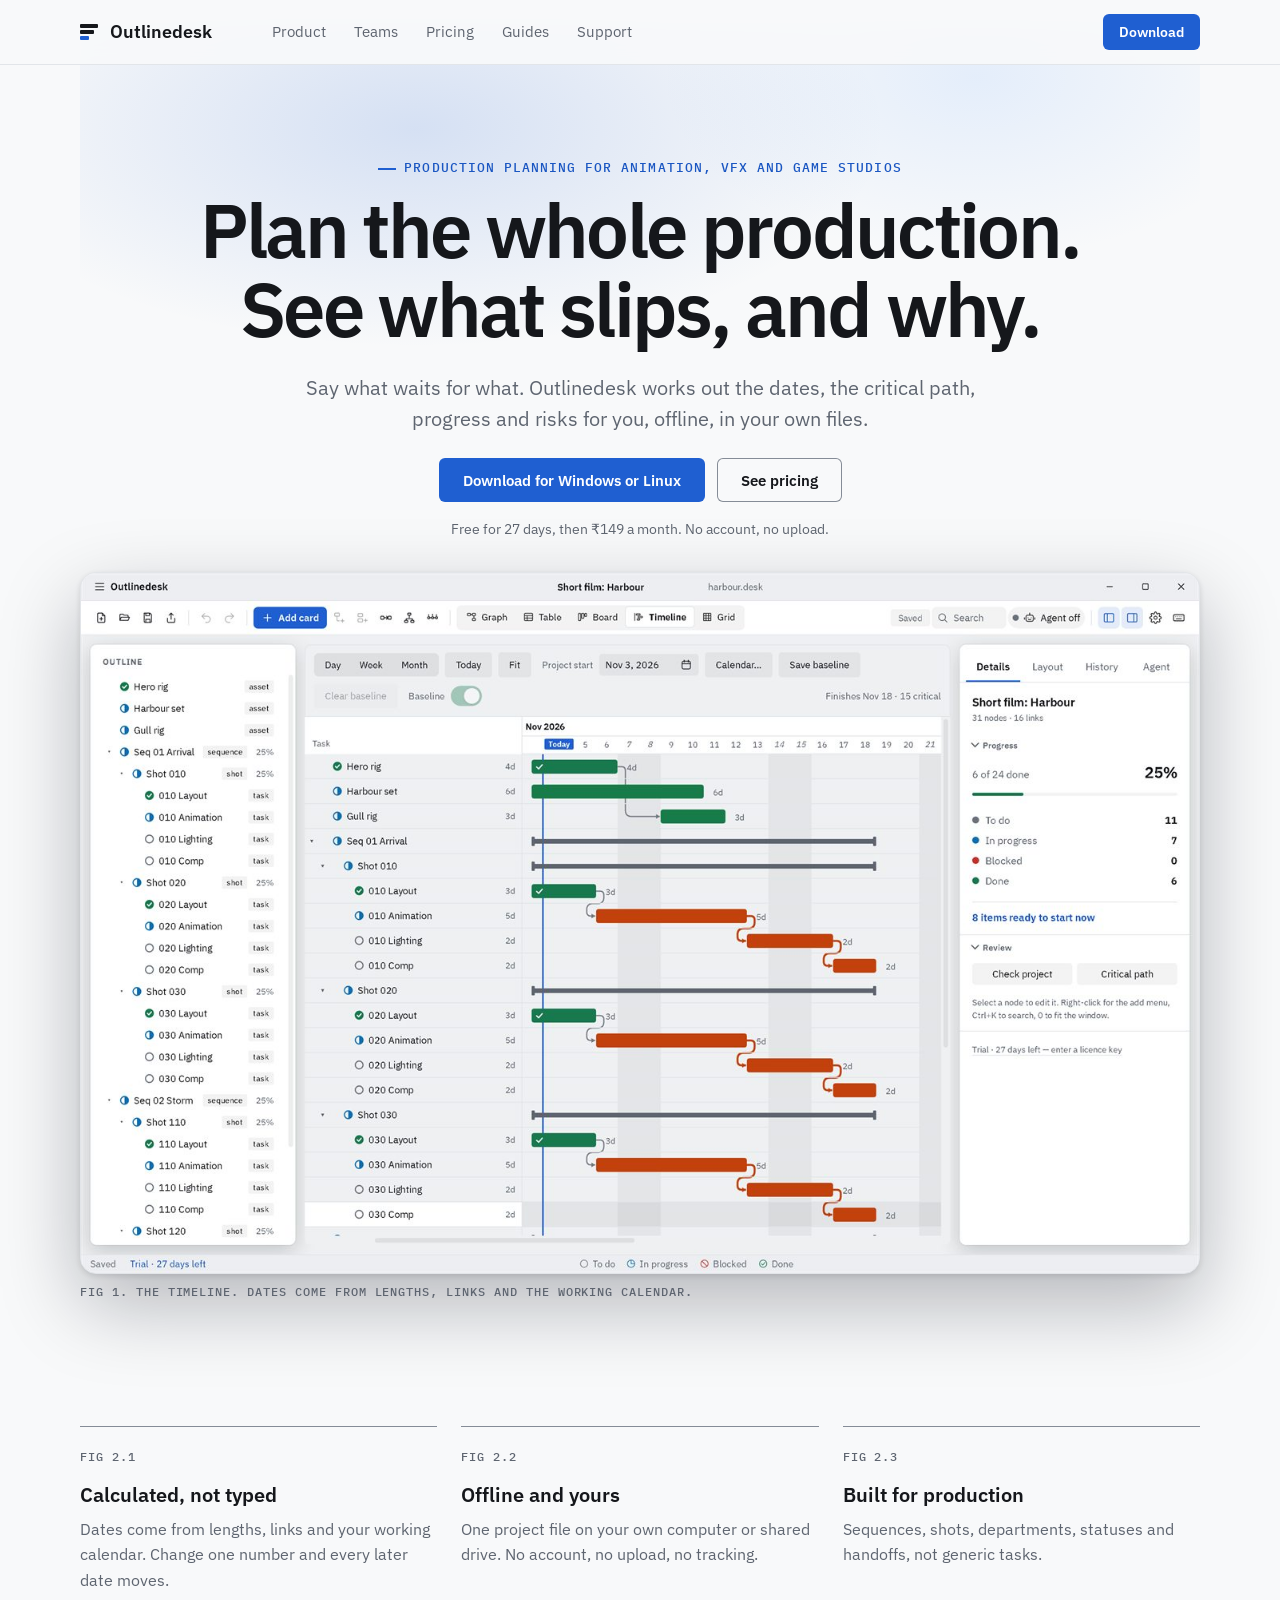
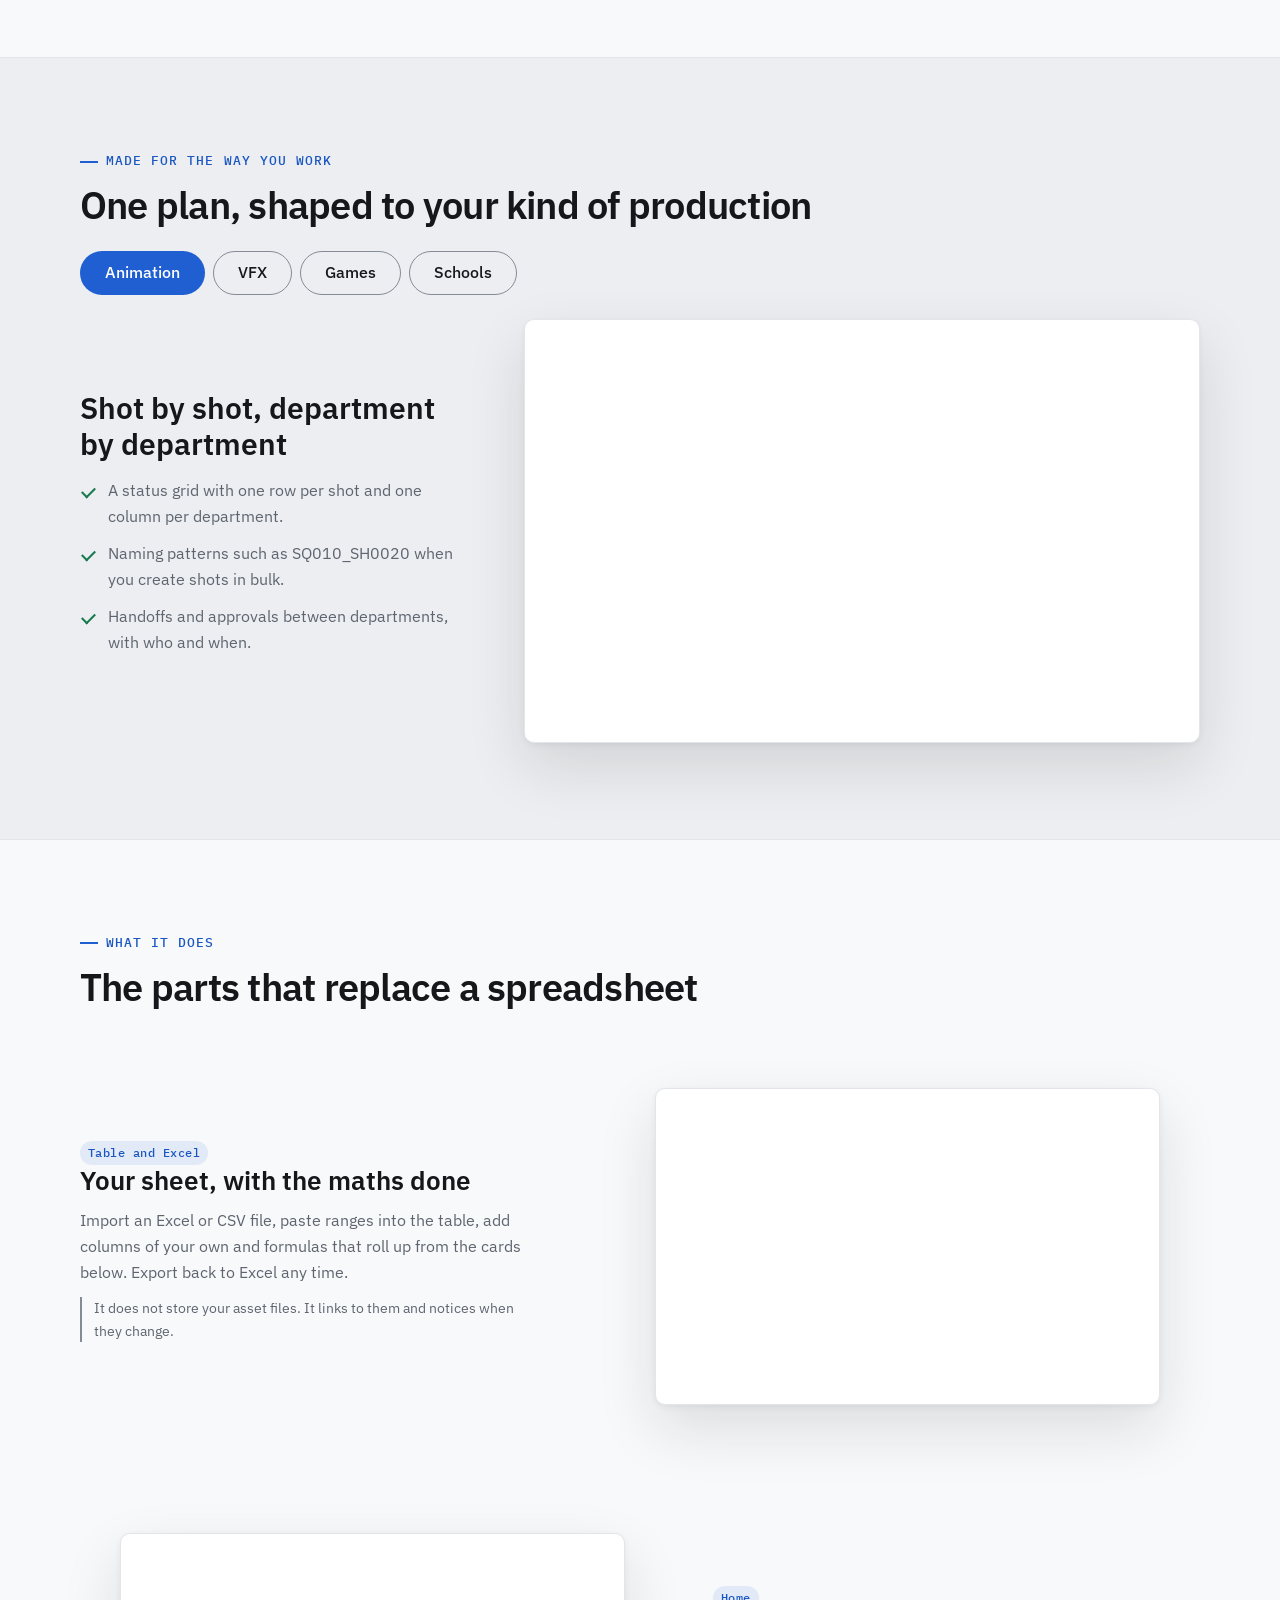
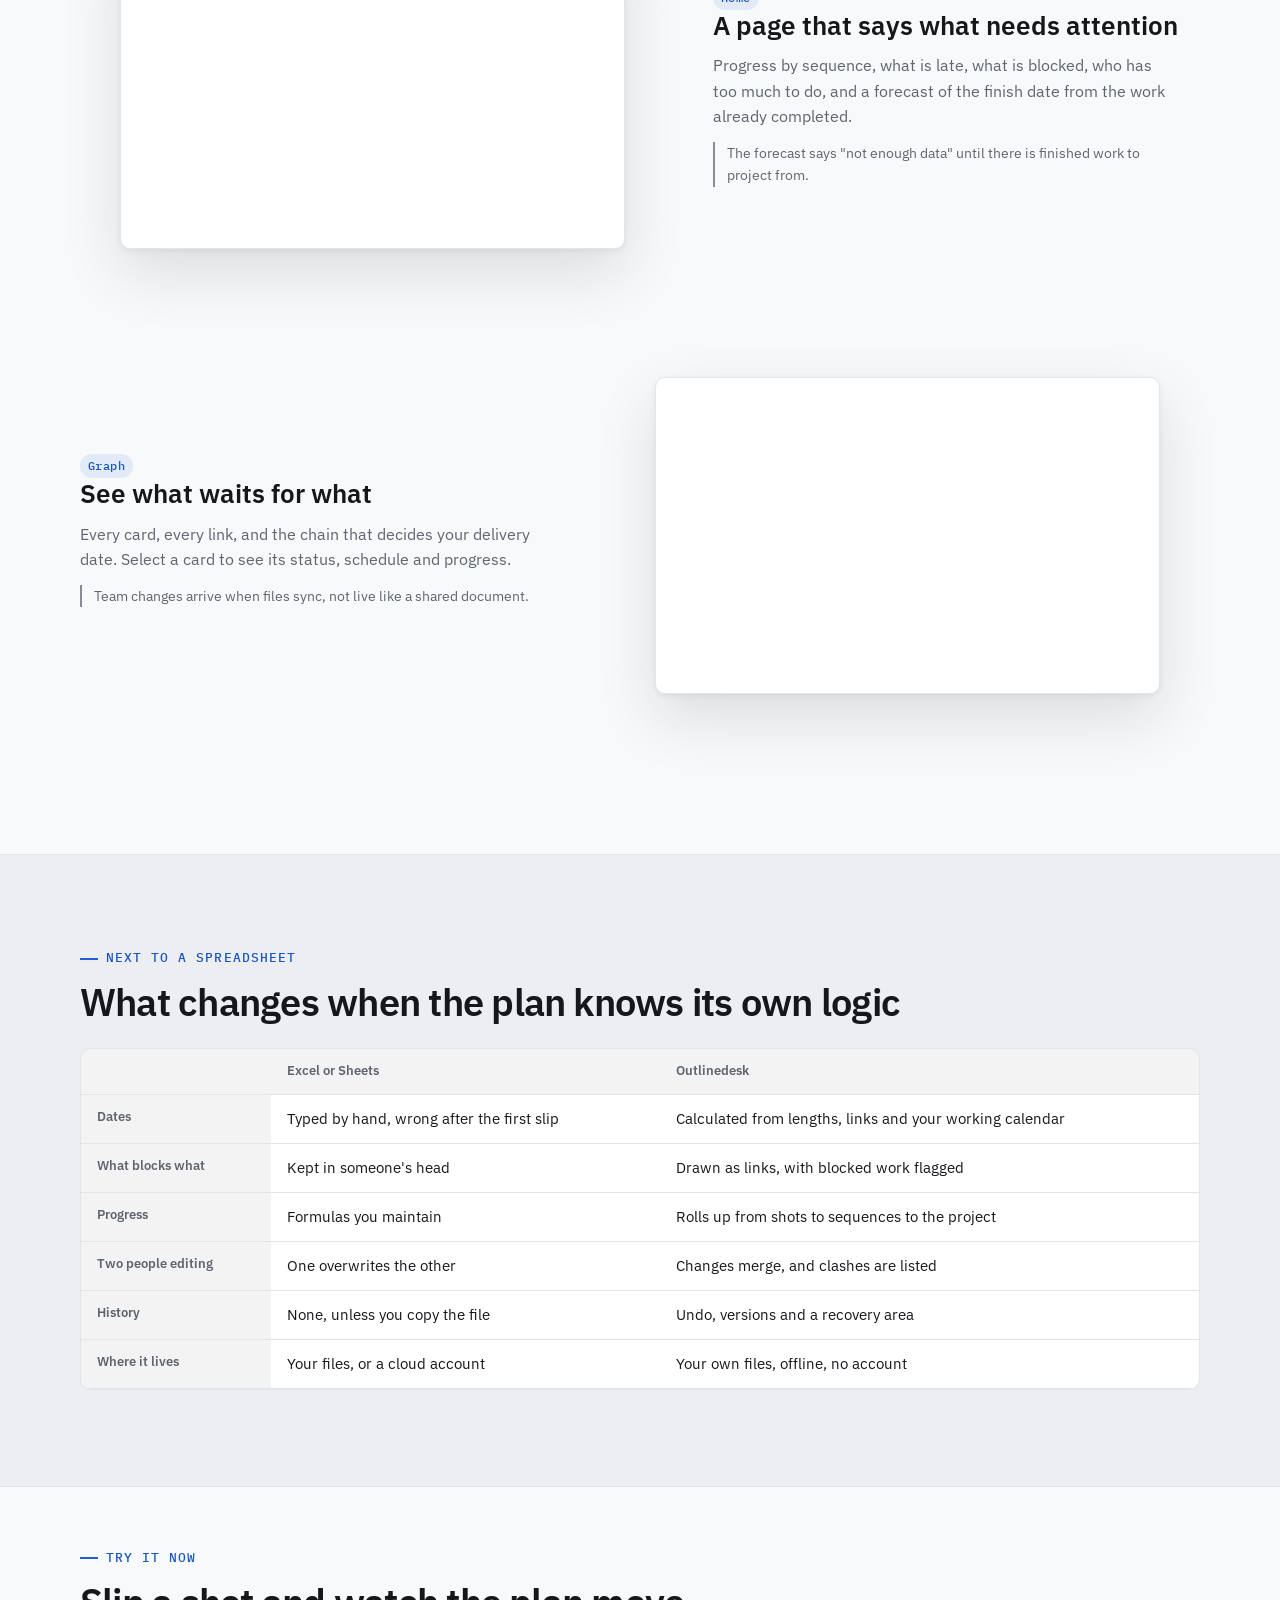
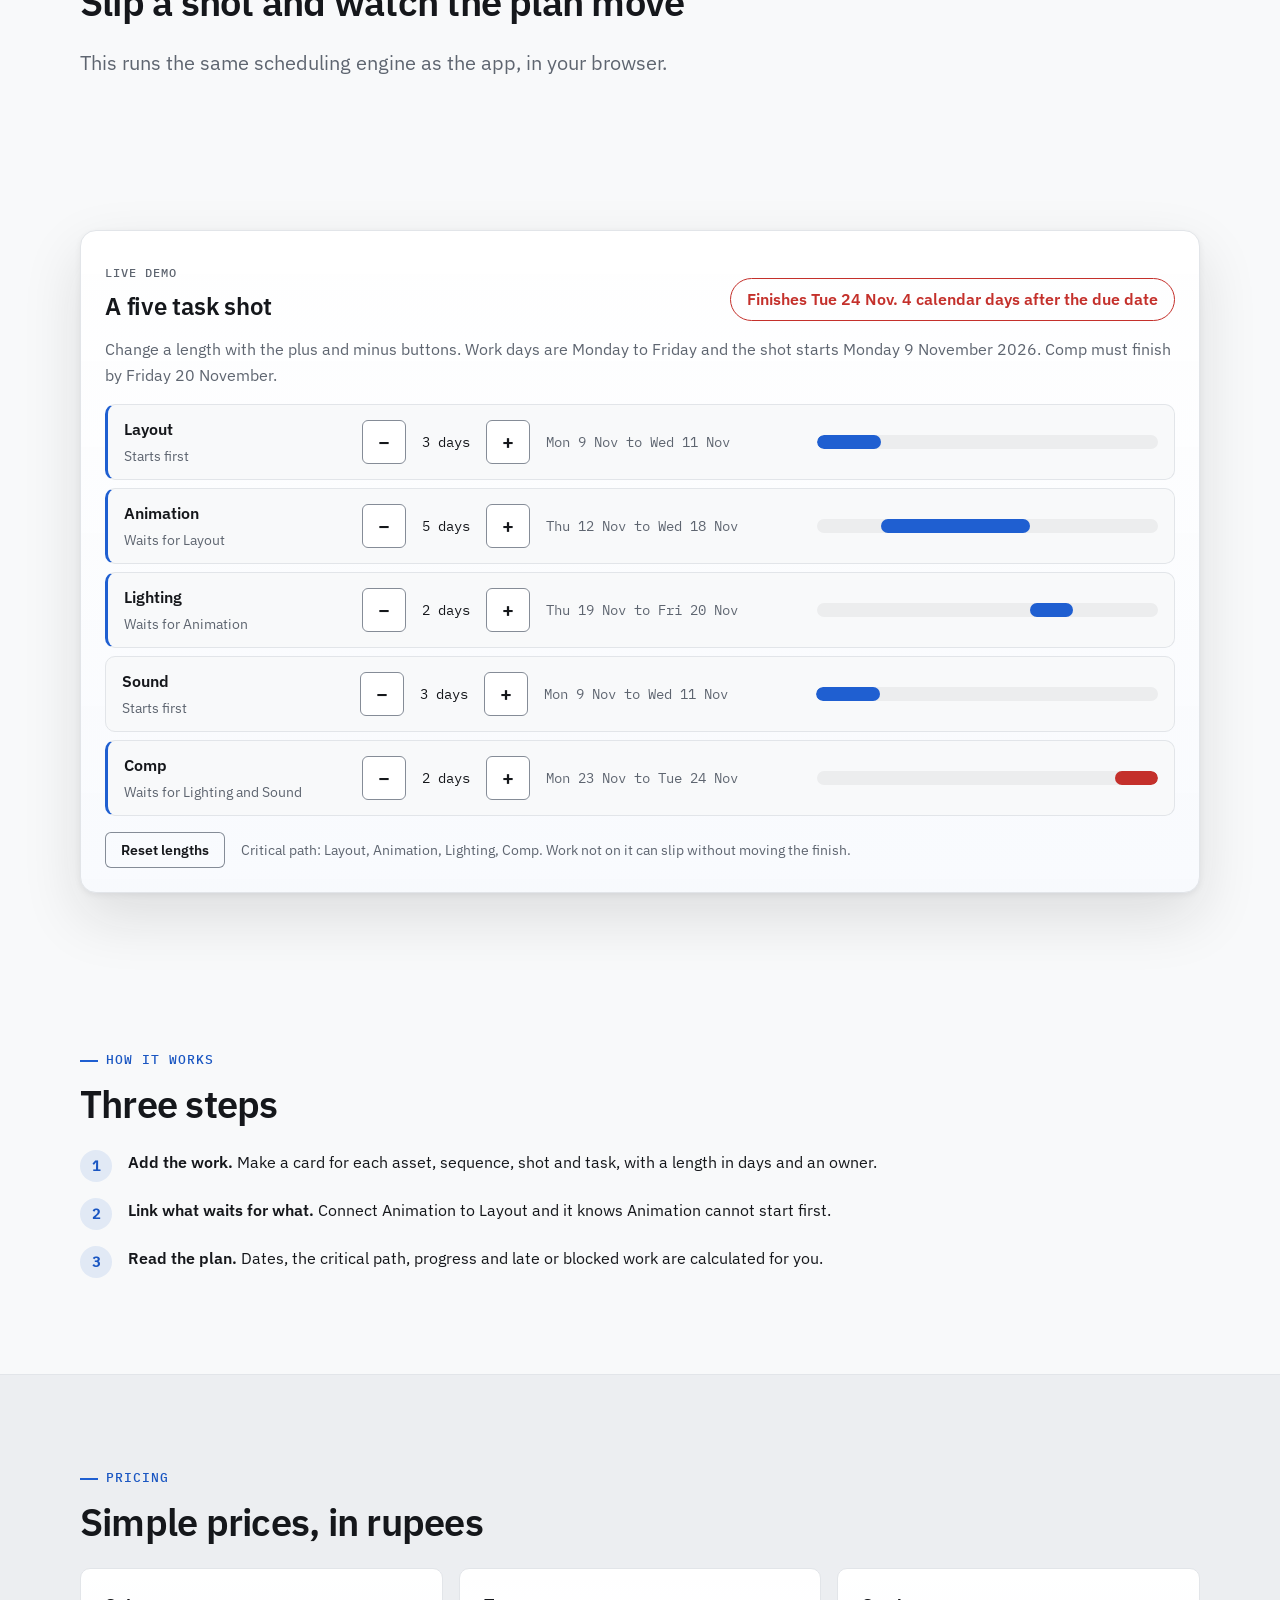
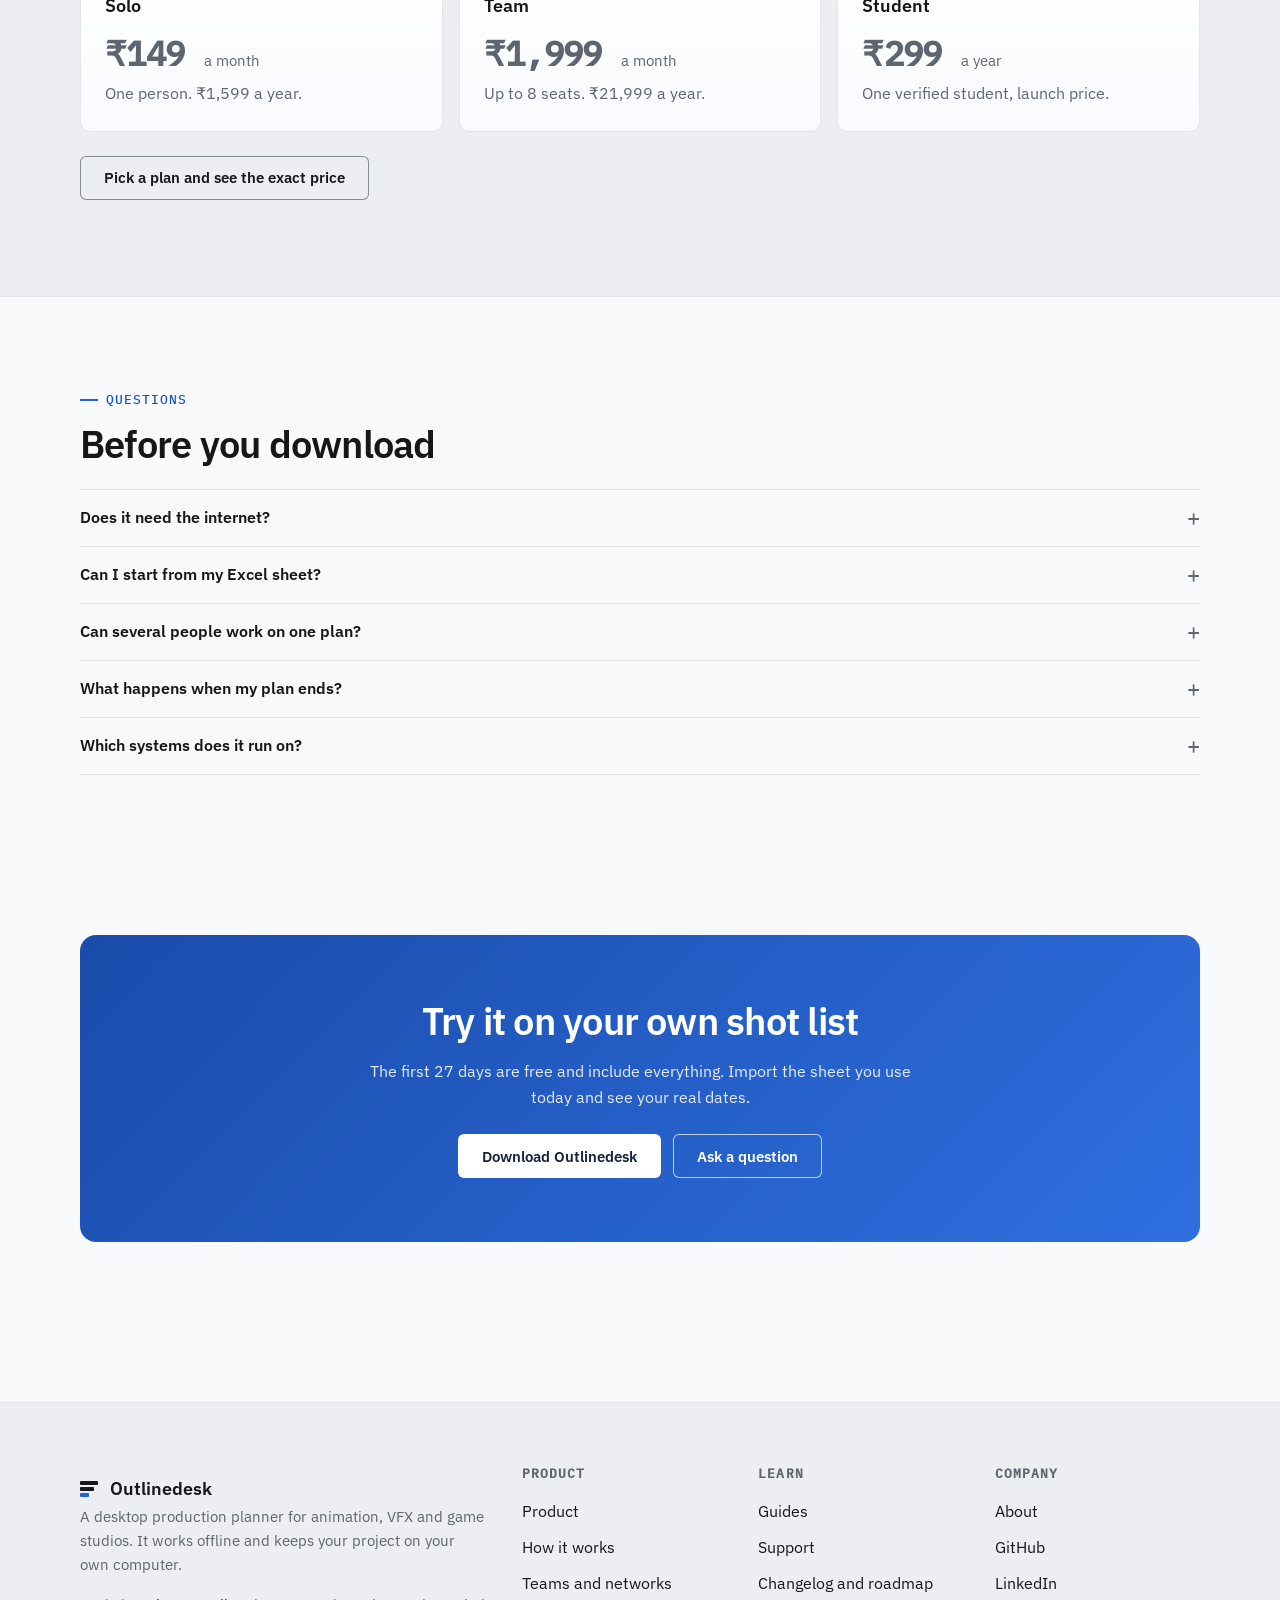
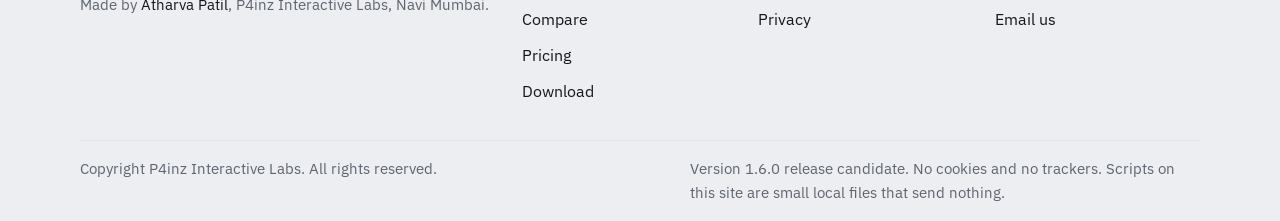
==== commit 367209a9: "site: support search with answers under it, Guides in the top bar Co-Authored-By: Claude Sonnet 5.5 " ====
--- a/docs/index.html
+++ b/docs/index.html
@@ -3,9 +3,9 @@
 <title>Outlinedesk, production planning for animation, VFX and games</title><meta name="description" content="Say what waits for what. Outlinedesk works out the dates, the critical path, progress and risks for your animation, VFX or game production, offline, in your own files."><meta name="color-scheme" content="light dark">
 <meta http-equiv="Content-Security-Policy" content="default-src 'none'; script-src 'self'; style-src 'self'; img-src 'self' data:; font-src 'self'; connect-src 'none'; form-action 'none'; base-uri 'none'; object-src 'none'"><meta name="referrer" content="no-referrer">
 <meta property="og:title" content="Outlinedesk, production planning for animation, VFX and games"><meta property="og:description" content="Say what waits for what. Outlinedesk works out the dates, the critical path, progress and risks for your animation, VFX or game production, offline, in your own files."><meta property="og:type" content="website"><meta property="og:image" content="https://p4inz-code.github.io/outlinedesk/img/og.jpg"><meta name="twitter:card" content="summary_large_image">
-<link rel="canonical" href="https://p4inz-code.github.io/outlinedesk/"><meta property="og:url" content="https://p4inz-code.github.io/outlinedesk/"><meta property="og:site_name" content="Outlinedesk"><meta name="theme-color" content="#1f5fd1"><meta name="author" content="Atharva Patil"><link rel="manifest" href="manifest.webmanifest"><link rel="icon" href="favicon.svg" type="image/svg+xml"><link rel="stylesheet" href="style.css?v=202611032230"><link rel="stylesheet" href="system.css?v=202611032230"><link rel="preload" href="fonts/ibm-plex-sans-latin-400-normal.woff2" as="font" type="font/woff2" crossorigin><link rel="preload" href="fonts/ibm-plex-sans-latin-600-normal.woff2" as="font" type="font/woff2" crossorigin><script src="schedule.js?v=202611032230" defer></script><script src="demo.js?v=202611032230" defer></script><script src="protect.js?v=202611032230" defer></script><script type="application/ld+json">{"@context":"https://schema.org","@graph":[{"@type":"Organization","name":"P4inz Interactive Labs","url":"https://atharvapatil.tech","logo":"https://p4inz-code.github.io/outlinedesk/favicon.svg","email":"atharva.patil.cg@gmail.com","address":{"@type":"PostalAddress","addressLocality":"Navi Mumbai","addressCountry":"IN"},"sameAs":["https://atharvapatil.tech","https://github.com/p4inz-code","https://www.linkedin.com/in/p4inz"]},{"@type":"SoftwareApplication","name":"Outlinedesk","applicationCategory":"BusinessApplication","operatingSystem":"Windows, Linux","softwareVersion":"1.6.0","description":"Offline production planner for animation, VFX and game studios.","url":"https://p4inz-code.github.io/outlinedesk/","image":"https://p4inz-code.github.io/outlinedesk/img/og.jpg","author":{"@type":"Organization","name":"P4inz Interactive Labs","url":"https://atharvapatil.tech","logo":"https://p4inz-code.github.io/outlinedesk/favicon.svg","email":"atharva.patil.cg@gmail.com","address":{"@type":"PostalAddress","addressLocality":"Navi Mumbai","addressCountry":"IN"},"sameAs":["https://atharvapatil.tech","https://github.com/p4inz-code","https://www.linkedin.com/in/p4inz"]},"offers":{"@type":"Offer","price":"149","priceCurrency":"INR","description":"Solo plan per month, after a free 27 day trial"}},{"@type":"WebSite","name":"Outlinedesk","url":"https://p4inz-code.github.io/outlinedesk/","publisher":{"@type":"Organization","name":"P4inz Interactive Labs","url":"https://atharvapatil.tech","logo":"https://p4inz-code.github.io/outlinedesk/favicon.svg","email":"atharva.patil.cg@gmail.com","address":{"@type":"PostalAddress","addressLocality":"Navi Mumbai","addressCountry":"IN"},"sameAs":["https://atharvapatil.tech","https://github.com/p4inz-code","https://www.linkedin.com/in/p4inz"]}}]}</script></head>
+<link rel="canonical" href="https://p4inz-code.github.io/outlinedesk/"><meta property="og:url" content="https://p4inz-code.github.io/outlinedesk/"><meta property="og:site_name" content="Outlinedesk"><meta name="theme-color" content="#1f5fd1"><meta name="author" content="Atharva Patil"><link rel="manifest" href="manifest.webmanifest"><link rel="icon" href="favicon.svg" type="image/svg+xml"><link rel="stylesheet" href="style.css?v=202611032253"><link rel="stylesheet" href="system.css?v=202611032253"><link rel="preload" href="fonts/ibm-plex-sans-latin-400-normal.woff2" as="font" type="font/woff2" crossorigin><link rel="preload" href="fonts/ibm-plex-sans-latin-600-normal.woff2" as="font" type="font/woff2" crossorigin><script src="schedule.js?v=202611032253" defer></script><script src="demo.js?v=202611032253" defer></script><script src="protect.js?v=202611032253" defer></script><script type="application/ld+json">{"@context":"https://schema.org","@graph":[{"@type":"Organization","name":"P4inz Interactive Labs","url":"https://atharvapatil.tech","logo":"https://p4inz-code.github.io/outlinedesk/favicon.svg","email":"atharva.patil.cg@gmail.com","address":{"@type":"PostalAddress","addressLocality":"Navi Mumbai","addressCountry":"IN"},"sameAs":["https://atharvapatil.tech","https://github.com/p4inz-code","https://www.linkedin.com/in/p4inz"]},{"@type":"SoftwareApplication","name":"Outlinedesk","applicationCategory":"BusinessApplication","operatingSystem":"Windows, Linux","softwareVersion":"1.6.0","description":"Offline production planner for animation, VFX and game studios.","url":"https://p4inz-code.github.io/outlinedesk/","image":"https://p4inz-code.github.io/outlinedesk/img/og.jpg","author":{"@type":"Organization","name":"P4inz Interactive Labs","url":"https://atharvapatil.tech","logo":"https://p4inz-code.github.io/outlinedesk/favicon.svg","email":"atharva.patil.cg@gmail.com","address":{"@type":"PostalAddress","addressLocality":"Navi Mumbai","addressCountry":"IN"},"sameAs":["https://atharvapatil.tech","https://github.com/p4inz-code","https://www.linkedin.com/in/p4inz"]},"offers":{"@type":"Offer","price":"149","priceCurrency":"INR","description":"Solo plan per month, after a free 27 day trial"}},{"@type":"WebSite","name":"Outlinedesk","url":"https://p4inz-code.github.io/outlinedesk/","publisher":{"@type":"Organization","name":"P4inz Interactive Labs","url":"https://atharvapatil.tech","logo":"https://p4inz-code.github.io/outlinedesk/favicon.svg","email":"atharva.patil.cg@gmail.com","address":{"@type":"PostalAddress","addressLocality":"Navi Mumbai","addressCountry":"IN"},"sameAs":["https://atharvapatil.tech","https://github.com/p4inz-code","https://www.linkedin.com/in/p4inz"]}}]}</script></head>
 <body><a class="skip" href="#main">Skip to content</a>
-<header class="sx-top"><div class="sx-wrap sx-bar"><a class="sx-brand" href="index.html"><span class="mark" aria-hidden="true"><i></i><i></i><i></i></span>Outlinedesk</a><nav class="sx-nav" aria-label="Main"><a href="product.html">Product</a><a href="teams.html">Teams</a><a href="pricing.html">Pricing</a><a href="download.html">Download</a><a href="support.html">Support</a></nav><a class="sx-btn sx-sm sx-act" href="download.html">Download</a></div></header>
+<header class="sx-top"><div class="sx-wrap sx-bar"><a class="sx-brand" href="index.html"><span class="mark" aria-hidden="true"><i></i><i></i><i></i></span>Outlinedesk</a><nav class="sx-nav" aria-label="Main"><a href="product.html">Product</a><a href="teams.html">Teams</a><a href="pricing.html">Pricing</a><a href="docs.html">Guides</a><a href="support.html">Support</a></nav><a class="sx-btn sx-sm sx-act" href="download.html">Download</a></div></header>
 <main id="main">
 <section class="sx-wrap sx-hero2"><p class="sx-eyebrow">Production planning for animation, VFX and game studios</p>
 <h1 class="sx-h1">Plan the whole production. See what slips, and why.</h1>
